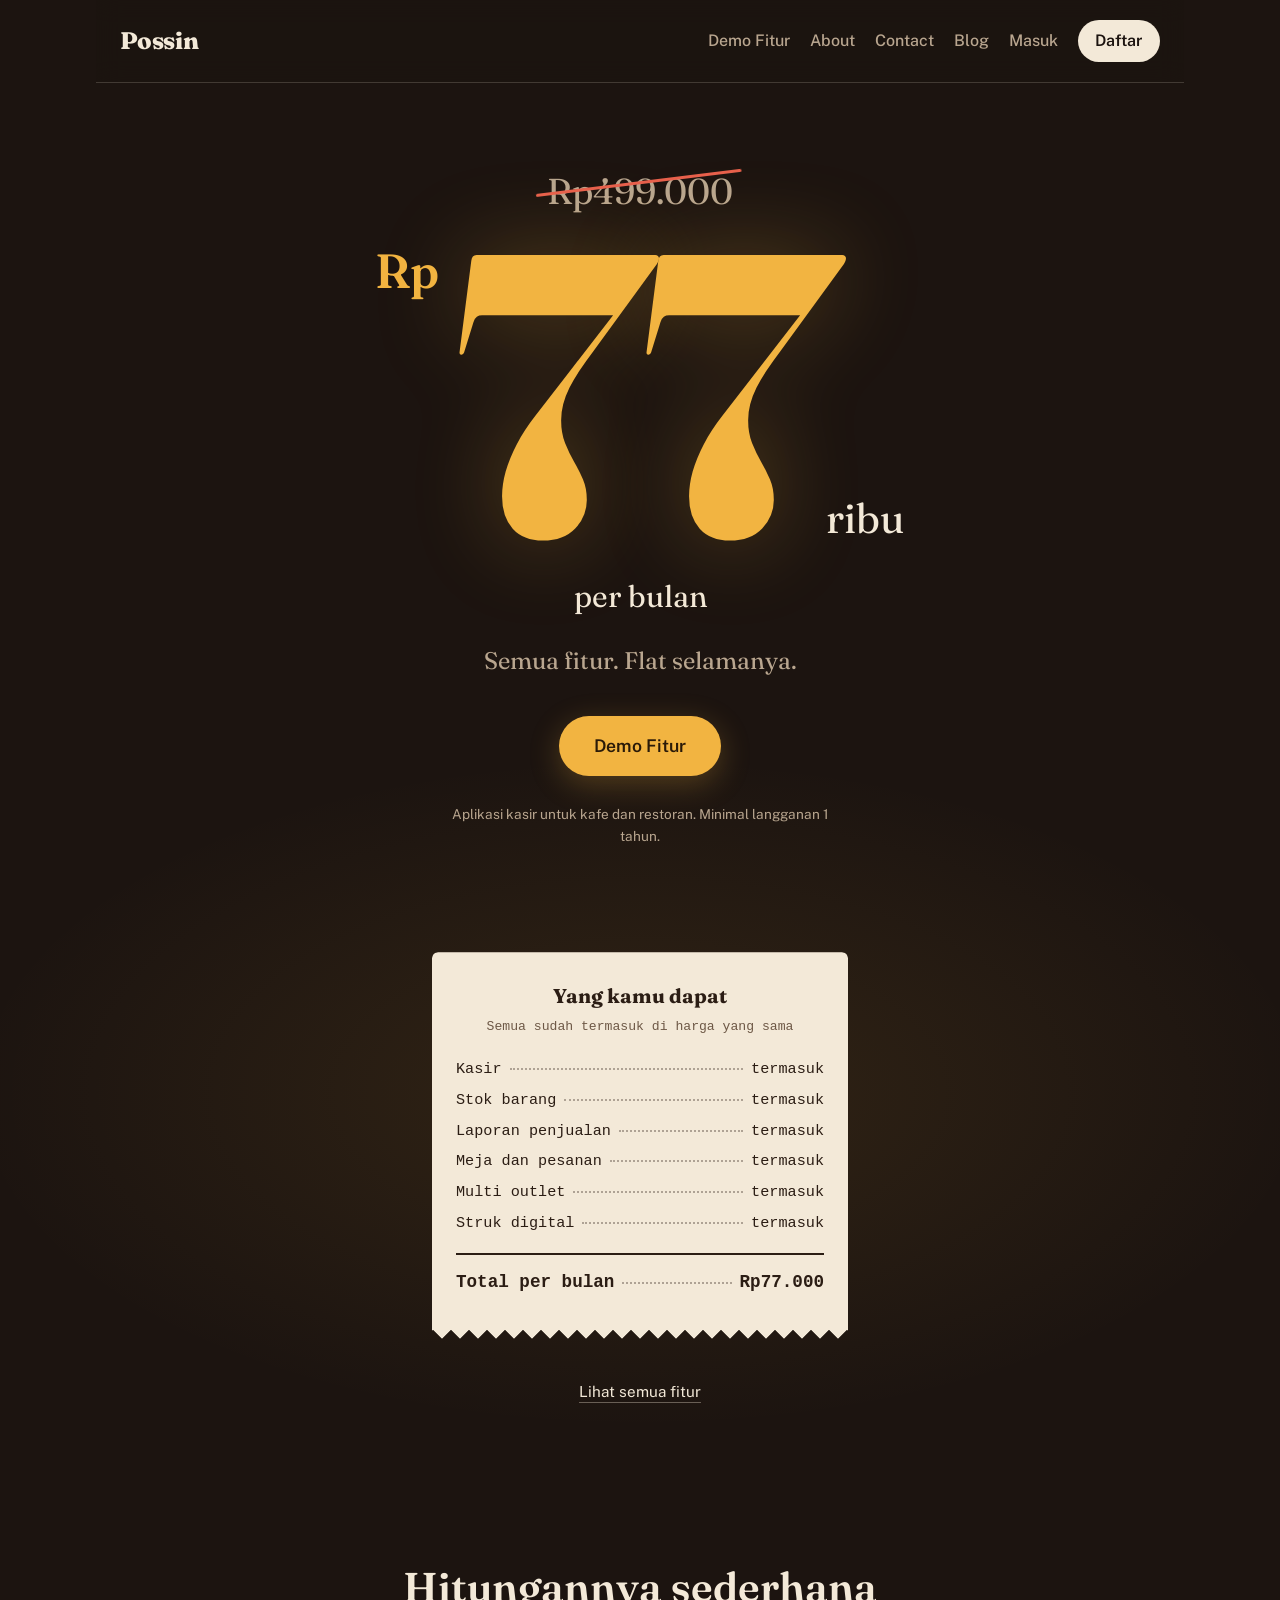
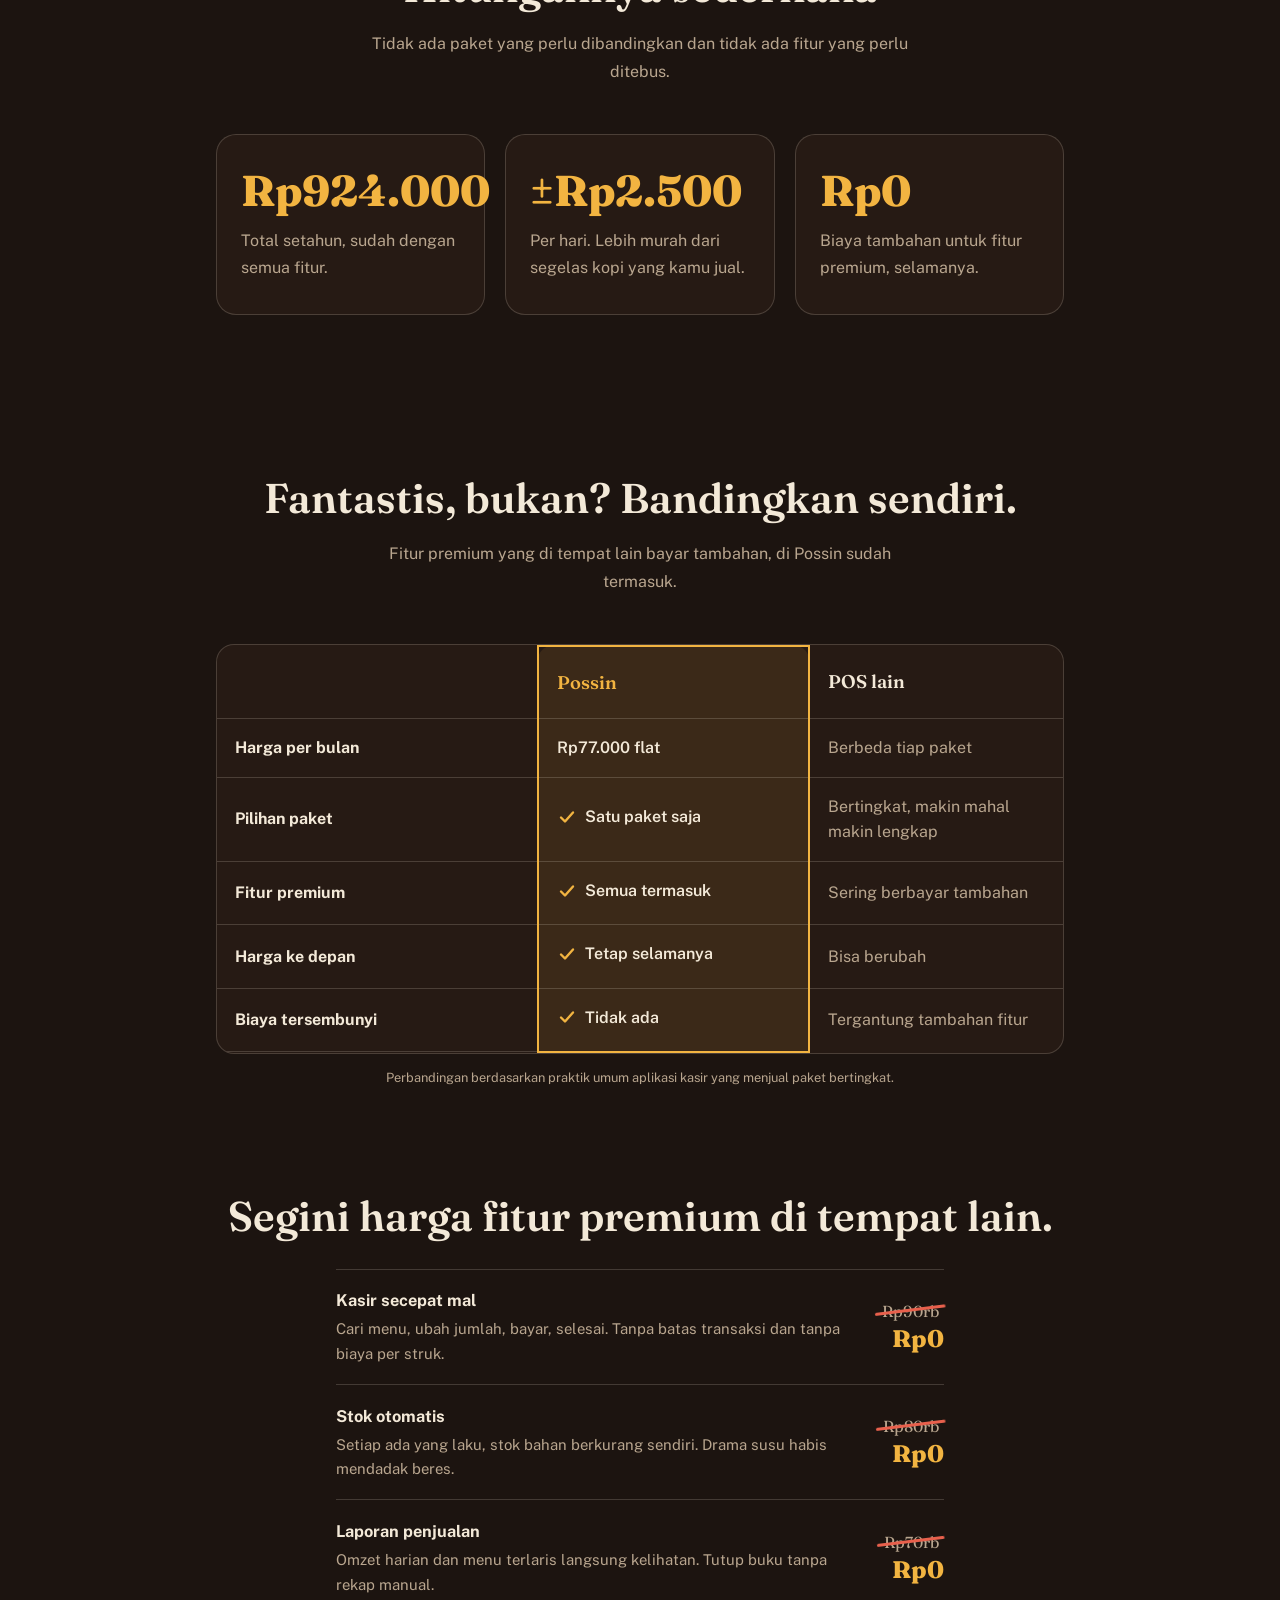
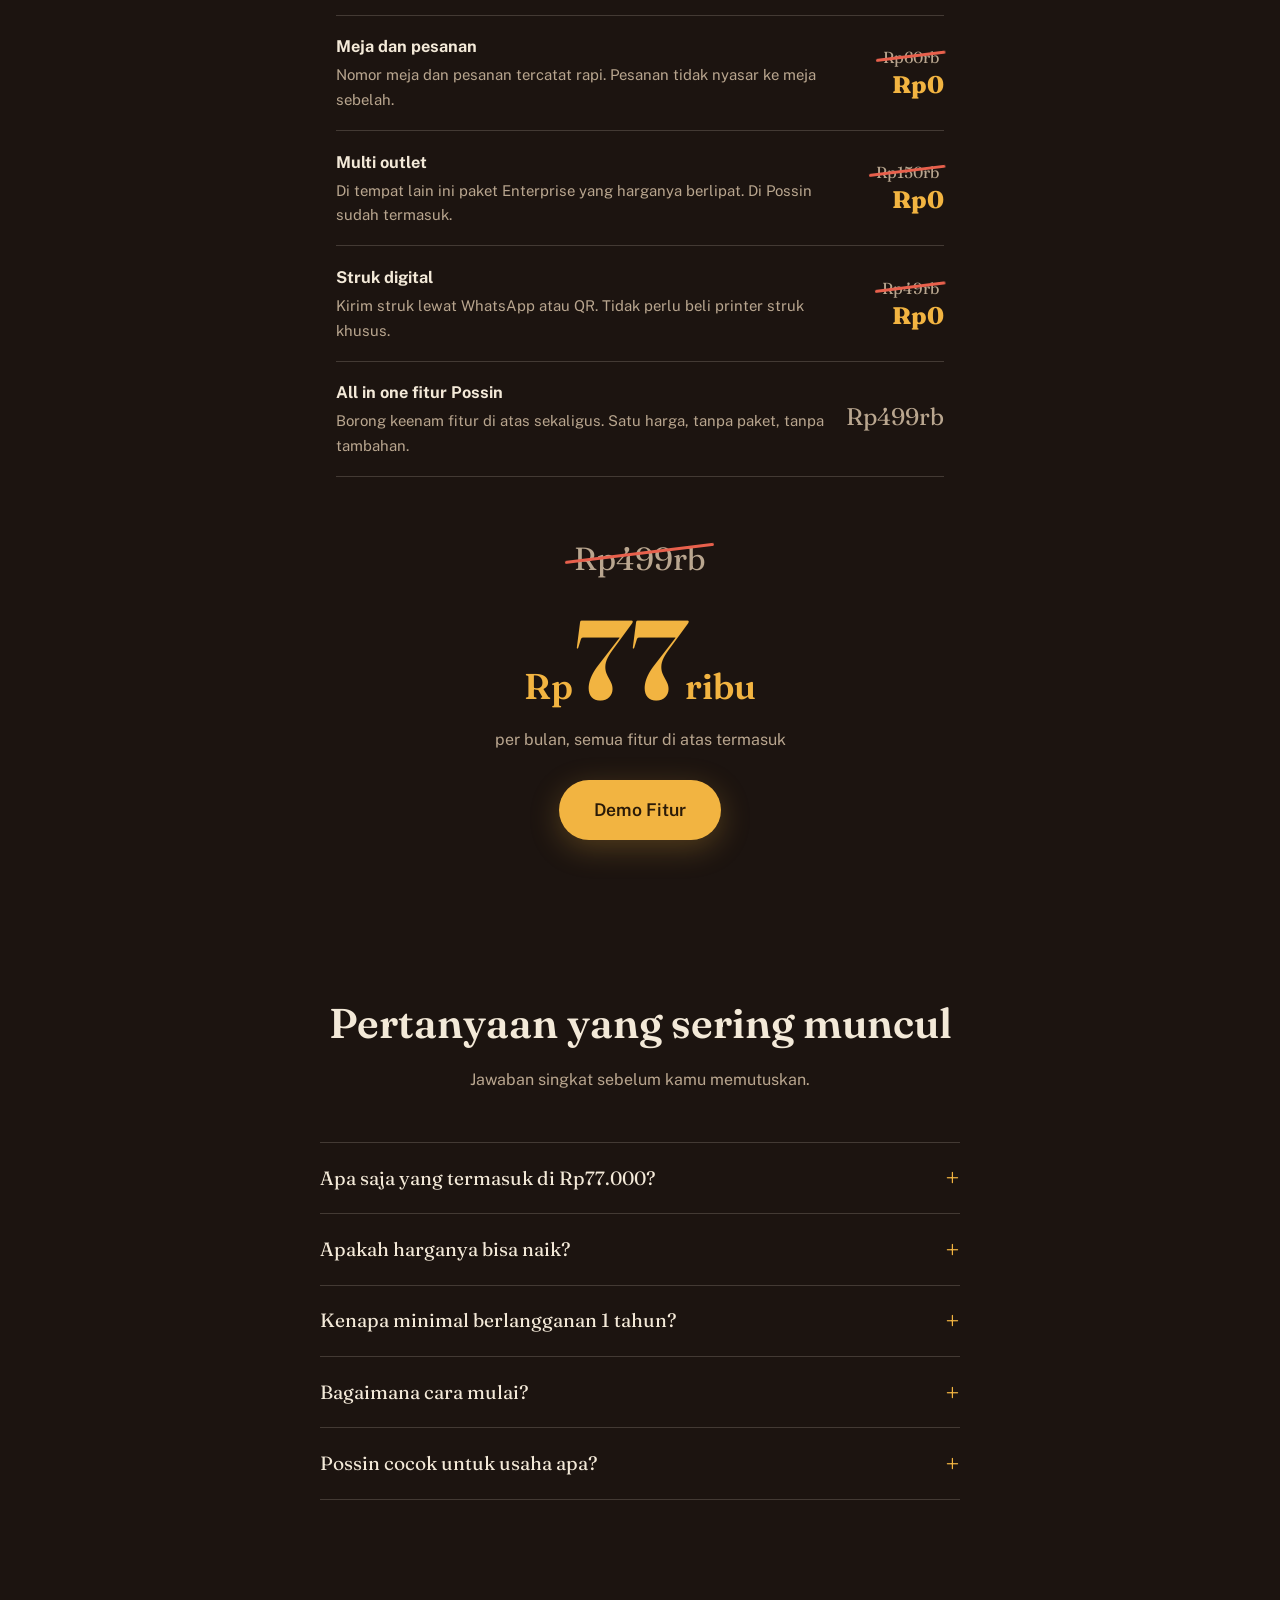
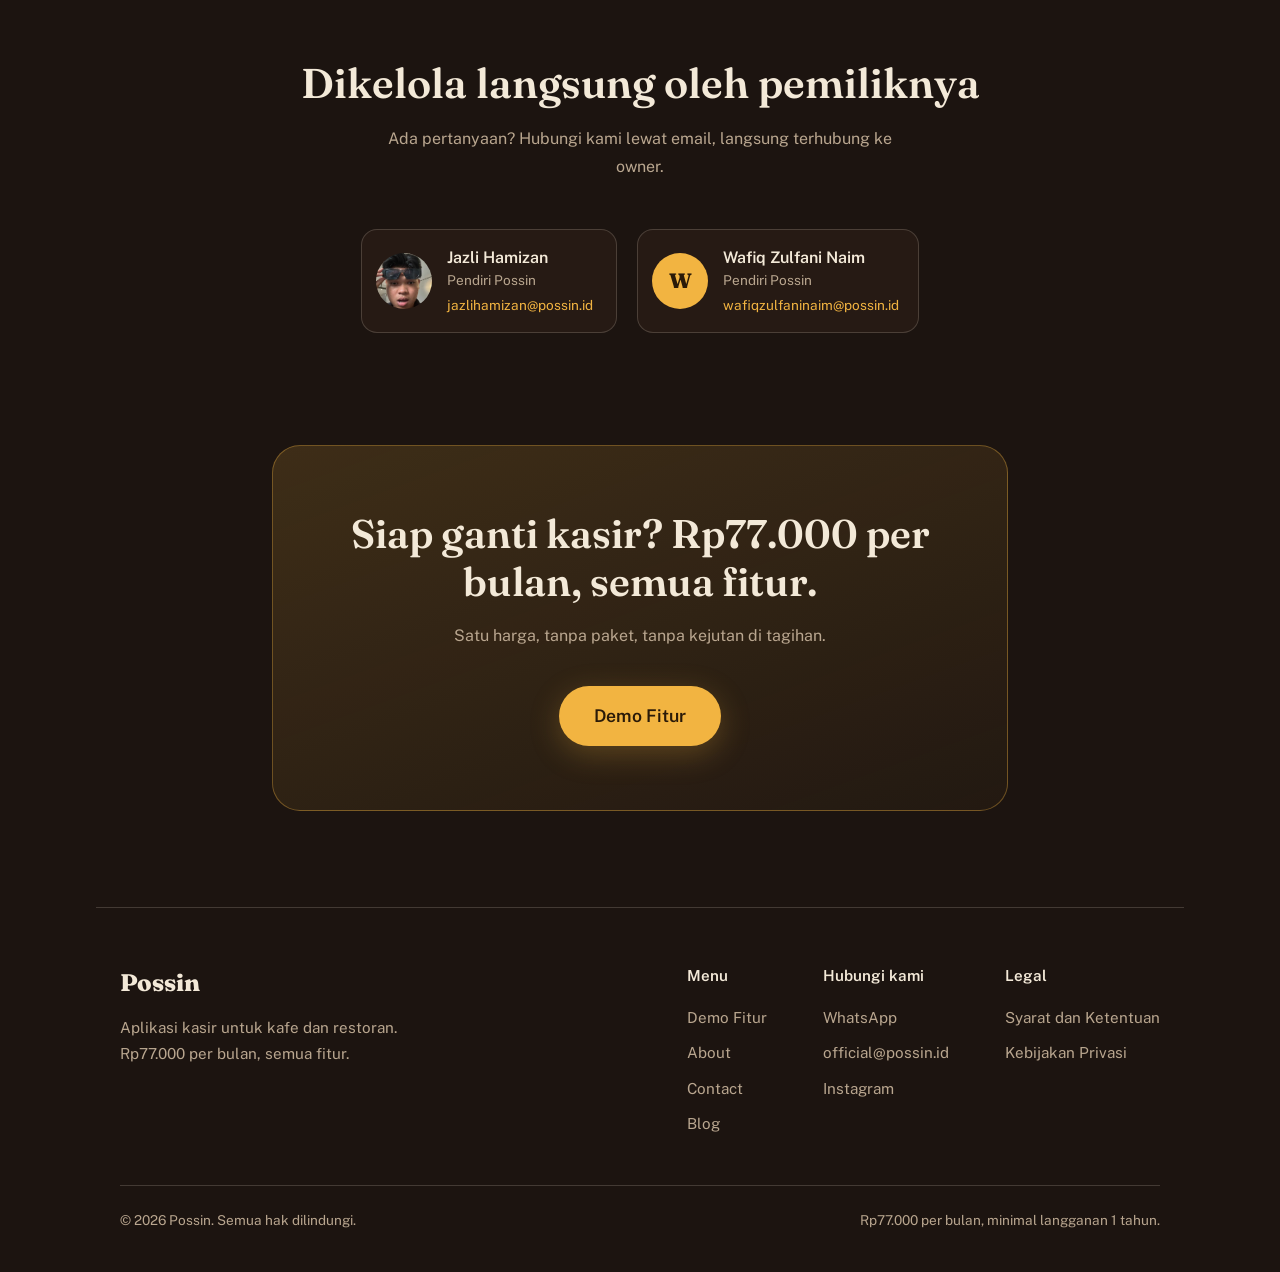
==== index.html @ 61e9e1a5 "Website Possin: landing, demofitur, blog, about, contact, legal" ====
<!DOCTYPE html>
<html lang="id">
<head>
<meta charset="utf-8">
<meta name="viewport" content="width=device-width, initial-scale=1, viewport-fit=cover">
<title>Possin – Aplikasi Kasir Rp77.000 per Bulan, Semua Fitur</title>
<meta name="description" content="Aplikasi kasir (POS) untuk kafe dan restoran. Semua fitur premium, harga flat Rp77.000 per bulan, tanpa paket.">
<link rel="preconnect" href="https://fonts.googleapis.com">
<link rel="preconnect" href="https://fonts.gstatic.com" crossorigin>
<link href="https://fonts.googleapis.com/css2?family=Fraunces:opsz,wght@9..144,400;9..144,600;9..144,800&family=Public+Sans:wght@400;500;600&display=swap" rel="stylesheet">
<link rel="stylesheet" href="/style.css">
</head>
<body>
<header>
  <a class="logo" href="/">Possin</a>
  <nav aria-label="Menu utama">
    <div class="links-d">
      <a href="/demofitur">Demo Fitur</a>
      <a href="/about">About</a>
      <a href="/contact">Contact</a>
      <a href="/blog">Blog</a>
      <a href="https://app.possin.id/masuk">Masuk</a>
    </div>
    <div class="burger-slot">
      <button class="burger" type="button" aria-label="Buka menu" aria-expanded="false" aria-controls="menu-hp">
        <svg class="i-open" viewBox="0 0 24 24" width="26" height="26" fill="none" stroke="currentColor" stroke-width="2" stroke-linecap="round" aria-hidden="true"><path d="M4 7h16M4 12h16M4 17h16"/></svg>
        <svg class="i-close" viewBox="0 0 24 24" width="26" height="26" fill="none" stroke="currentColor" stroke-width="2" stroke-linecap="round" aria-hidden="true"><path d="M6 6l12 12M18 6L6 18"/></svg>
      </button>
    </div>
    <a class="btn-nav" href="https://app.possin.id/daftar">Daftar</a>
  </nav>
</header>

<div class="overlay" id="menu-hp">
  <a class="m-logo" href="/">Possin</a>
  <div class="m-list">
    <a href="/demofitur">Demo Fitur</a>
    <a href="/about">About</a>
    <a href="/contact">Contact</a>
    <a href="/blog">Blog</a>
  </div>
  <div class="m-actions">
    <a class="daftar" href="https://app.possin.id/daftar">Daftar</a>
    <a class="masuk" href="https://app.possin.id/masuk">Masuk</a>
  </div>
</div>

<main>
  <section class="hero">
    <s class="was"><span class="sr">Harga normal </span>Rp499.000</s>
    <h1 class="price" aria-label="Rp77.000 per bulan">
      <span class="rp">Rp</span><span class="num">77</span><span class="unit">ribu</span>
    </h1>
    <p class="per">per bulan</p>
    <p class="sub">Semua fitur. Flat selamanya.</p>
    <a class="cta" href="/demofitur">Demo Fitur</a>
    <p class="fine-hero">Aplikasi kasir untuk kafe dan restoran. Minimal langganan 1 tahun.</p>
  </section>

  <section class="struk-wrap" aria-labelledby="struk-judul">
    <div class="struk">
      <h2 id="struk-judul">Yang kamu dapat</h2>
      <p class="tiny">Semua sudah termasuk di harga yang sama</p>
      <div class="row"><span>Kasir</span><span class="dots"></span><span>termasuk</span></div>
      <div class="row"><span>Stok barang</span><span class="dots"></span><span>termasuk</span></div>
      <div class="row"><span>Laporan penjualan</span><span class="dots"></span><span>termasuk</span></div>
      <div class="row"><span>Meja dan pesanan</span><span class="dots"></span><span>termasuk</span></div>
      <div class="row"><span>Multi outlet</span><span class="dots"></span><span>termasuk</span></div>
      <div class="row"><span>Struk digital</span><span class="dots"></span><span>termasuk</span></div>
      <div class="row total"><span>Total per bulan</span><span class="dots"></span><span>Rp77.000</span></div>
    </div>
    <p class="more"><a href="/demofitur">Lihat semua fitur</a></p>
  </section>

  <section class="section" aria-labelledby="hitung">
    <h2 id="hitung">Hitungannya sederhana</h2>
    <p class="intro">Tidak ada paket yang perlu dibandingkan dan tidak ada fitur yang perlu ditebus.</p>
    <div class="stats">
      <div class="stat"><span class="big">Rp924.000</span><p>Total setahun, sudah dengan semua fitur.</p></div>
      <div class="stat"><span class="big">±Rp2.500</span><p>Per hari. Lebih murah dari segelas kopi yang kamu jual.</p></div>
      <div class="stat"><span class="big">Rp0</span><p>Biaya tambahan untuk fitur premium, selamanya.</p></div>
    </div>
  </section>

  <section class="section" aria-labelledby="banding">
    <h2 id="banding">Fantastis, bukan? Bandingkan sendiri.</h2>
    <p class="intro">Fitur premium yang di tempat lain bayar tambahan, di Possin sudah termasuk.</p>
    <div class="table-scroll">
      <table>
        <thead>
          <tr><th scope="col"><span class="sr" style="position:absolute;left:-9999px">Perbandingan</span></th><th class="us" scope="col">Possin</th><th scope="col">POS lain</th></tr>
        </thead>
        <tbody>
          <tr><th scope="row">Harga per bulan</th><td class="us">Rp77.000 flat</td><td class="them">Berbeda tiap paket</td></tr>
          <tr><th scope="row">Pilihan paket</th><td class="us"><span class="ok"><svg viewBox="0 0 20 20" fill="none" stroke="currentColor" stroke-width="2.4" stroke-linecap="round" stroke-linejoin="round" aria-hidden="true"><path d="M4 10.5l4 4 8-9"/></svg>Satu paket saja</span></td><td class="them">Bertingkat, makin mahal makin lengkap</td></tr>
          <tr><th scope="row">Fitur premium</th><td class="us"><span class="ok"><svg viewBox="0 0 20 20" fill="none" stroke="currentColor" stroke-width="2.4" stroke-linecap="round" stroke-linejoin="round" aria-hidden="true"><path d="M4 10.5l4 4 8-9"/></svg>Semua termasuk</span></td><td class="them">Sering berbayar tambahan</td></tr>
          <tr><th scope="row">Harga ke depan</th><td class="us"><span class="ok"><svg viewBox="0 0 20 20" fill="none" stroke="currentColor" stroke-width="2.4" stroke-linecap="round" stroke-linejoin="round" aria-hidden="true"><path d="M4 10.5l4 4 8-9"/></svg>Tetap selamanya</span></td><td class="them">Bisa berubah</td></tr>
          <tr><th scope="row">Biaya tersembunyi</th><td class="us"><span class="ok"><svg viewBox="0 0 20 20" fill="none" stroke="currentColor" stroke-width="2.4" stroke-linecap="round" stroke-linejoin="round" aria-hidden="true"><path d="M4 10.5l4 4 8-9"/></svg>Tidak ada</span></td><td class="them">Tergantung tambahan fitur</td></tr>
        </tbody>
      </table>
    </div>
    <p class="fine">Perbandingan berdasarkan praktik umum aplikasi kasir yang menjual paket bertingkat.</p>
    <h3 class="jawab">Segini harga fitur premium di tempat lain.</h3>
    <div class="harga-list">
      <div class="harga-item"><div><b>Kasir secepat mal</b><p>Cari menu, ubah jumlah, bayar, selesai. Tanpa batas transaksi dan tanpa biaya per struk.</p></div><div class="harga"><s class="was">Rp90rb</s><span class="rp0">Rp0</span></div></div>
      <div class="harga-item"><div><b>Stok otomatis</b><p>Setiap ada yang laku, stok bahan berkurang sendiri. Drama susu habis mendadak beres.</p></div><div class="harga"><s class="was">Rp80rb</s><span class="rp0">Rp0</span></div></div>
      <div class="harga-item"><div><b>Laporan penjualan</b><p>Omzet harian dan menu terlaris langsung kelihatan. Tutup buku tanpa rekap manual.</p></div><div class="harga"><s class="was">Rp70rb</s><span class="rp0">Rp0</span></div></div>
      <div class="harga-item"><div><b>Meja dan pesanan</b><p>Nomor meja dan pesanan tercatat rapi. Pesanan tidak nyasar ke meja sebelah.</p></div><div class="harga"><s class="was">Rp60rb</s><span class="rp0">Rp0</span></div></div>
      <div class="harga-item"><div><b>Multi outlet</b><p>Di tempat lain ini paket Enterprise yang harganya berlipat. Di Possin sudah termasuk.</p></div><div class="harga"><s class="was">Rp150rb</s><span class="rp0">Rp0</span></div></div>
      <div class="harga-item"><div><b>Struk digital</b><p>Kirim struk lewat WhatsApp atau QR. Tidak perlu beli printer struk khusus.</p></div><div class="harga"><s class="was">Rp49rb</s><span class="rp0">Rp0</span></div></div>
      <div class="harga-item"><div><b>All in one fitur Possin</b><p>Borong keenam fitur di atas sekaligus. Satu harga, tanpa paket, tanpa tambahan.</p></div><div class="harga"><span class="rp-total">Rp499rb</span></div></div>
    </div>
    <div class="total-harga">
      <s class="was">Rp499rb</s>
      <p class="total-price"><span class="t-rp">Rp</span>77<span class="t-unit">ribu</span></p>
      <p class="total-note">per bulan, semua fitur di atas termasuk</p>
      <a class="cta" href="/demofitur">Demo Fitur</a>
    </div>
  </section>

  <section class="section" aria-labelledby="faq">
    <h2 id="faq">Pertanyaan yang sering muncul</h2>
    <p class="intro">Jawaban singkat sebelum kamu memutuskan.</p>
    <div class="faq">
      <details><summary>Apa saja yang termasuk di Rp77.000?</summary><p>Semua fitur Possin. Tidak ada fitur yang dikunci dan tidak ada paket bertingkat.</p></details>
      <details><summary>Apakah harganya bisa naik?</summary><p>Tidak. Harga tetap Rp77.000 per bulan selama kamu berlangganan.</p></details>
      <details><summary>Kenapa minimal berlangganan 1 tahun?</summary><p>Dengan komitmen setahun, kami bisa menjaga harga serendah ini untuk semua pelanggan. Totalnya Rp924.000 untuk satu tahun.</p></details>
      <details><summary>Bagaimana cara mulai?</summary><p>Klik Demo Fitur untuk melihat semua yang termasuk, lalu hubungi kami lewat WhatsApp. Kamu juga bisa menulis langsung ke email owner di bawah.</p></details>
      <details><summary>Possin cocok untuk usaha apa?</summary><p>Dibuat terutama untuk kafe dan restoran, tapi bisa dipakai usaha lain yang butuh kasir.</p></details>
    </div>
  </section>

  <section class="section" aria-labelledby="owner">
    <h2 id="owner">Dikelola langsung oleh pemiliknya</h2>
    <p class="intro">Ada pertanyaan? Hubungi kami lewat email, langsung terhubung ke owner.</p>
    <div class="owners">
      <div class="owner">
        <img class="avatar" src="/img/jazli-hamizan.jpg" alt="Foto Jazli Hamizan" width="56" height="56" loading="lazy">
        <div><b>Jazli Hamizan</b><span class="role">Pendiri Possin</span><a href="mailto:jazlihamizan@possin.id">jazlihamizan@possin.id</a></div>
      </div>
      <div class="owner">
        <!-- Ganti dengan foto: <img class="avatar" src="..." alt="Wafiq Zulfani Naim"> -->
        <div class="avatar" aria-hidden="true">W</div>
        <div><b>Wafiq Zulfani Naim</b><span class="role">Pendiri Possin</span><a href="mailto:wafiqzulfaninaim@possin.id">wafiqzulfaninaim@possin.id</a></div>
      </div>
    </div>
  </section>

  <section class="final" aria-labelledby="penutup">
    <h2 id="penutup">Siap ganti kasir? Rp77.000 per bulan, semua fitur.</h2>
    <p>Satu harga, tanpa paket, tanpa kejutan di tagihan.</p>
    <a class="cta" href="/demofitur">Demo Fitur</a>
  </section>
</main>

<footer>
  <div class="f-top">
    <div class="f-brand">
      <a class="f-logo" href="/">Possin</a>
      <p>Aplikasi kasir untuk kafe dan restoran. Rp77.000 per bulan, semua fitur.</p>
    </div>
    <div class="f-cols">
      <div>
        <h3>Menu</h3>
        <a href="/demofitur">Demo Fitur</a>
        <a href="/about">About</a>
        <a href="/contact">Contact</a>
        <a href="/blog">Blog</a>
      </div>
      <div>
        <h3>Hubungi kami</h3>
        <a href="https://wa.me/6285721631961">WhatsApp</a>
        <a href="mailto:official@possin.id">official@possin.id</a>
        <a href="https://www.instagram.com/aplikasikasirpossin">Instagram</a>
      </div>
      <div>
        <h3>Legal</h3>
        <a href="/syarat-ketentuan">Syarat dan Ketentuan</a>
        <a href="/kebijakan-privasi">Kebijakan Privasi</a>
      </div>
    </div>
  </div>
  <div class="f-bottom">
    <span>© 2026 Possin. Semua hak dilindungi.</span>
    <span>Rp77.000 per bulan, minimal langganan 1 tahun.</span>
  </div>
</footer>
<script src="/script.js" defer></script>
</body>
</html>
---- style.css ----
:root{
  color-scheme:dark;
  --bg:#1c1410;
  --bg2:#261a14;
  --cream:#f3e9d8;
  --muted:#b9a68f;
  --amber:#f2b441;
  --line:rgba(243,233,216,.18);
  --serif:"Fraunces",Georgia,"Times New Roman",serif;
  --sans:"Public Sans",system-ui,-apple-system,"Segoe UI",Roboto,sans-serif;
  box-sizing:border-box;
  padding-top:env(safe-area-inset-top,0px);
  padding-bottom:env(safe-area-inset-bottom,0px);
}
html{scroll-padding-top:calc(env(safe-area-inset-top,0px) + 76px)}
*,*::before,*::after{box-sizing:inherit}
body{margin:0;background:var(--bg);color:var(--cream);font-family:var(--sans);line-height:1.6;
  background-image:radial-gradient(60rem 30rem at 50% 18%,rgba(242,180,65,.10),transparent 70%)}
a{color:inherit}
:focus-visible{outline:2px solid var(--amber);outline-offset:3px;border-radius:6px}

header{display:flex;align-items:center;justify-content:space-between;gap:1rem;max-width:68rem;margin:0 auto;padding:1.25rem 1.5rem;position:sticky;top:0;z-index:50;background:rgba(28,20,16,.85);-webkit-backdrop-filter:blur(12px);backdrop-filter:blur(12px);border-bottom:1px solid var(--line)}
.logo{font-family:var(--serif);font-weight:800;font-size:1.5rem;text-decoration:none;letter-spacing:-.01em}
nav{display:flex;align-items:center;gap:1.25rem}
nav a{text-decoration:none;color:var(--muted);font-weight:500}
nav a:hover{color:var(--cream)}
nav .btn-nav{color:var(--bg);background:var(--cream);padding:.5rem 1.1rem;border-radius:999px;font-weight:600}
nav .btn-nav:hover{background:var(--amber);color:var(--bg)}

.hero{max-width:68rem;margin:0 auto;padding:clamp(2.5rem,9vh,6rem) 1.5rem 3rem;text-align:center}
.hero p.lead{margin:0 0 .5rem;color:var(--muted);font-size:1.1rem}
.price{display:flex;align-items:baseline;justify-content:center;gap:.6rem;line-height:.9;margin:0}
.price .rp{font-family:var(--serif);font-size:clamp(1.6rem,5vw,3rem);color:var(--amber);font-weight:600}
.price .num{font-family:var(--serif);font-weight:800;font-size:clamp(9rem,34vw,22rem);color:var(--amber);letter-spacing:-.05em;
  text-shadow:0 0 90px rgba(242,180,65,.28);animation:rise .9s cubic-bezier(.2,.7,.2,1) both}
.price .unit{font-family:var(--serif);font-size:clamp(1.4rem,4.5vw,2.8rem);font-weight:400;color:var(--cream);text-align:left;line-height:1.1}
.sub{font-family:var(--serif);font-size:clamp(1.3rem,3.2vw,2rem);margin:1.25rem 0 .4rem}
.note{color:var(--muted);margin:0 0 2rem}
.cta{display:inline-block;background:var(--amber);color:#2a1a08;font-weight:600;font-size:1.1rem;padding:1rem 2.2rem;border-radius:999px;text-decoration:none;transition:transform .15s ease,box-shadow .15s ease;box-shadow:0 8px 30px rgba(242,180,65,.25)}
.cta:hover{transform:translateY(-2px);box-shadow:0 12px 36px rgba(242,180,65,.38)}
@keyframes rise{from{opacity:0;transform:translateY(24px) scale(.97)}to{opacity:1;transform:none}}

.struk-wrap{max-width:68rem;margin:0 auto;padding:1rem 1.5rem 5rem}
.struk{max-width:26rem;margin:0 auto;background:var(--cream);color:#2b1d14;padding:1.75rem 1.5rem 2rem;border-radius:6px 6px 0 0;
  font-family:ui-monospace,"SFMono-Regular",Menlo,Consolas,monospace;font-size:.95rem;position:relative;
  -webkit-mask:conic-gradient(from -45deg at bottom,#0000,#000 1deg 89deg,#0000 90deg) bottom/18px 100%;
  mask:conic-gradient(from -45deg at bottom,#0000,#000 1deg 89deg,#0000 90deg) bottom/18px 100%;padding-bottom:2.5rem}
.struk h2{font-family:var(--serif);font-size:1.25rem;margin:0 0 .25rem;text-align:center}
.struk .tiny{text-align:center;margin:0 0 1.1rem;color:#6d5846;font-size:.82rem}
.row{display:flex;align-items:baseline;gap:.5rem;padding:.2rem 0}
.row .dots{flex:1;border-bottom:2px dotted rgba(43,29,20,.35);transform:translateY(-3px)}
.row.total{border-top:2px solid #2b1d14;margin-top:.9rem;padding-top:.8rem;font-weight:700;font-size:1.1rem}

.section{max-width:56rem;margin:0 auto;padding:1rem 1.5rem 5rem;text-align:center}
.section h2{font-family:var(--serif);font-weight:600;font-size:clamp(1.7rem,4.5vw,2.6rem);line-height:1.15;margin:0 0 .6rem}
.section .intro{color:var(--muted);margin:0 auto 2rem;max-width:34rem}
.table-scroll{overflow-x:auto;border-radius:18px;border:1px solid var(--line);background:var(--bg2)}
table{width:100%;border-collapse:collapse;text-align:left;min-width:30rem}
th,td{padding:1rem 1.1rem;border-bottom:1px solid var(--line);vertical-align:middle}
tr:last-child td{border-bottom:0}
thead th{font-family:var(--serif);font-size:1.15rem;font-weight:600;padding-top:1.3rem;padding-bottom:1.3rem}
th.us,td.us{background:rgba(242,180,65,.10);border-left:2px solid var(--amber);border-right:2px solid var(--amber);width:32%}
thead th.us{color:var(--amber);border-top:2px solid var(--amber);border-radius:14px 14px 0 0}
tr:last-child td.us{border-bottom:2px solid var(--amber)}
td.us{font-weight:600}
td.them{color:var(--muted);width:30%}
.ok{display:inline-flex;align-items:center;gap:.5rem}
.ok svg{flex:none;width:1.25rem;height:1.25rem;color:var(--amber)}
.fine{color:var(--muted);font-size:.8rem;margin:.9rem 0 0}
.jawab{font-family:var(--serif);font-weight:600;font-size:clamp(1.7rem,4.5vw,2.6rem);line-height:1.15;margin:6.5rem 0 0}
/* Daftar fitur premium di homepage: harga coret ala POS lain jadi Rp0 */
.harga-list{max-width:38rem;margin:1.75rem auto 0;text-align:left;border-top:1px solid var(--line)}
.harga-item{display:flex;gap:1rem;align-items:center;padding:1.1rem 0;border-bottom:1px solid var(--line)}
.harga-item b{display:block;font-size:1.02rem}
.harga-item p{margin:.25rem 0 0;color:var(--muted);font-size:.93rem;line-height:1.65}
.harga-item .harga{flex:none;margin-left:auto;text-align:right}
.harga-item .harga .was{display:block;font-size:1rem;margin-bottom:.15rem}
.harga-item .harga .rp0{font-family:var(--serif);font-weight:800;font-size:1.5rem;line-height:1;color:var(--amber)}
.harga-item .harga .rp-total{font-family:var(--serif);font-weight:400;font-size:1.5rem;line-height:1;color:var(--muted)}
/* Total di bawah daftar harga coret: Rp564rb dicoret jadi Rp77 ribu + tombol */
.total-harga{text-align:center;margin:3.5rem auto 0}
.total-harga .was{font-size:clamp(1.4rem,4.5vw,2rem)}
.total-price{font-family:var(--serif);font-weight:800;color:var(--amber);font-size:clamp(3.5rem,14vw,7rem);line-height:1;letter-spacing:-.02em;margin:.75rem 0 0}
.total-price .t-rp,.total-price .t-unit{font-size:.32em;font-weight:600;letter-spacing:0}
.total-note{color:var(--muted);margin:.75rem 0 1.75rem}

.owners{display:flex;flex-wrap:wrap;justify-content:center;gap:1rem;margin-top:1.75rem}
.owner{display:flex;align-items:center;gap:.9rem;text-align:left;padding:.9rem 1.2rem .9rem .9rem;border:1px solid var(--line);border-radius:16px;background:var(--bg2);min-width:16rem}
.avatar{flex:none;width:56px;height:56px;border-radius:50%;object-fit:cover;background:var(--amber);color:#2a1a08;display:grid;place-items:center;font-family:var(--serif);font-weight:800;font-size:1.3rem}
img.avatar{display:block}
.owner b{display:block;font-weight:600}
.owner span.role{display:block;color:var(--muted);font-size:.85rem}
.owner a{font-size:.85rem;color:var(--amber);text-decoration:none;word-break:break-all}
.owner a:hover{text-decoration:underline}

/* Ritme dan jarak yang lebih lega */
.hero{padding-top:clamp(3rem,11vh,7rem);padding-bottom:4rem}
.hero p.lead{margin-bottom:1.5rem;font-size:1.15rem}
.sub{margin:2.25rem 0 1rem;line-height:1.3}
.note{margin:0 auto 2.75rem;max-width:30rem;line-height:1.75}
.struk-wrap{padding:2rem 1.5rem 7rem}
.section{padding:3rem 1.5rem 7rem}
.section h2{margin-bottom:1.1rem}
.section .intro{margin-bottom:3rem;line-height:1.75}
.owners{margin-top:2.75rem;gap:1.25rem}
.chips{display:flex;flex-wrap:wrap;justify-content:center;gap:.6rem;margin:3rem auto 0;max-width:34rem}
.chips p{flex-basis:100%;margin:0 0 .4rem;color:var(--muted);font-size:.9rem}
.chips span{border:1px solid var(--line);border-radius:999px;padding:.4rem 1rem;font-size:.92rem}
.stats{display:grid;grid-template-columns:repeat(auto-fit,minmax(13rem,1fr));gap:1.25rem;text-align:left}
.stat{padding:2rem 1.5rem;border:1px solid var(--line);border-radius:20px;background:var(--bg2)}
.stat .big{display:block;font-family:var(--serif);font-weight:800;font-size:clamp(2rem,6vw,2.7rem);color:var(--amber);line-height:1.1;margin-bottom:.8rem}
.stat p{margin:0;color:var(--muted);line-height:1.7}
.faq{max-width:40rem;margin:0 auto;text-align:left}
.faq details{border-bottom:1px solid var(--line);padding:1.35rem 0}
.faq details:first-child{border-top:1px solid var(--line)}
.faq summary{cursor:pointer;display:flex;justify-content:space-between;align-items:center;gap:1rem;font-family:var(--serif);font-size:1.2rem;line-height:1.4;list-style:none}
summary::-webkit-details-marker{display:none}
.faq summary::after{content:"+";flex:none;color:var(--amber);font-size:1.7rem;line-height:1;transition:transform .2s ease}
.faq details[open] summary::after{transform:rotate(45deg)}
.faq details p{margin:1rem 0 0;color:var(--muted);line-height:1.8}
.final{width:calc(100% - 3rem);max-width:46rem;margin:0 auto 6rem;padding:4rem 1.5rem;text-align:center;border-radius:28px;border:1px solid rgba(242,180,65,.35);background:linear-gradient(160deg,rgba(242,180,65,.16),rgba(242,180,65,.03))}
.final h2{font-family:var(--serif);font-weight:600;font-size:clamp(1.7rem,4.5vw,2.5rem);line-height:1.2;margin:0 0 1rem}
.final p{margin:0 auto 2.25rem;color:var(--muted);max-width:28rem;line-height:1.75}
@media (prefers-reduced-motion:reduce){.faq summary::after{transition:none}}

/* Hero lebih fokus: harga coret + 77 raksasa */
.sr{position:absolute;left:-9999px}
.hero{padding-top:clamp(2.5rem,9vh,5rem);padding-bottom:4.5rem}
.was{display:inline-block;position:relative;text-decoration:none;font-family:var(--serif);font-weight:400;font-size:clamp(1.5rem,6vw,2.25rem);color:var(--muted);margin-bottom:.4rem;padding:0 .3rem}
.was::after{content:"";position:absolute;left:-3%;right:-3%;top:54%;height:3px;border-radius:2px;background:#e8604c;transform:rotate(-7deg) scaleX(0);transform-origin:left center;animation:strike .45s .7s cubic-bezier(.3,.7,.2,1) forwards}
@keyframes strike{to{transform:rotate(-7deg) scaleX(1)}}
.price{display:flex;flex-wrap:nowrap;align-items:flex-start;justify-content:center;gap:.4rem;line-height:.82;margin:0}
.price .rp{font-size:clamp(1.6rem,6.5vw,3rem);margin-top:.5em}
.price .num{font-size:clamp(10rem,48vw,25rem)}
.price .unit{align-self:flex-end;font-size:clamp(1.4rem,5.5vw,2.6rem);line-height:1;text-align:left;padding-bottom:.35em}
.per{font-family:var(--serif);font-size:clamp(1.3rem,4.5vw,1.9rem);margin:1.1rem 0 0}
.hero .sub{margin:1.5rem 0 2.5rem;font-size:clamp(1.15rem,3.5vw,1.5rem);color:var(--muted)}
.fine-hero{margin:1.75rem auto 0;max-width:24rem;color:var(--muted);font-size:.85rem;line-height:1.6}
@media (prefers-reduced-motion:reduce){.was::after{animation:none;transform:rotate(-7deg)}}

/* Menu dan link fitur */
nav a{white-space:nowrap}
.more{margin:1.6rem 0 0}
.more a{color:var(--cream);font-size:.95rem;text-decoration:underline;text-decoration-color:rgba(243,233,216,.35);text-underline-offset:5px}
.more a:hover{color:var(--amber);text-decoration-color:var(--amber)}
.fine-hero{margin-top:1.75rem}
.struk-wrap .more{text-align:center;margin-top:2.5rem}
@media (max-width:400px){header{padding-left:1rem;padding-right:1rem}nav{gap:.6rem}nav a{font-size:.88rem}nav .btn-nav{padding:.45rem .9rem}.logo{font-size:1.3rem}}

/* Menu: urutan baru, HP layar penuh dengan transisi halus */
.links-d{display:flex;align-items:center;gap:1.25rem}
.burger-slot{display:none;width:44px;height:44px;margin-right:-9px}
.burger{display:grid;place-items:center;width:44px;height:44px;padding:0;border:0;border-radius:12px;background:none;color:var(--muted);cursor:pointer}
.burger:hover{color:var(--cream)}
.burger .i-close{display:none}
.burger[aria-expanded="true"] .i-open{display:none}
.burger[aria-expanded="true"] .i-close{display:block}
.burger[aria-expanded="true"]{position:fixed;z-index:101;top:calc(env(safe-area-inset-top,0px) + 1.25rem);right:calc(1.5rem - 9px);color:var(--cream)}
.overlay{position:fixed;inset:0;z-index:100;display:flex;flex-direction:column;overflow-y:auto;
  padding:calc(env(safe-area-inset-top,0px) + 1.25rem) 1.5rem calc(env(safe-area-inset-bottom,0px) + 1.5rem);
  background:radial-gradient(40rem 20rem at 50% 0,rgba(242,180,65,.08),transparent 70%),var(--bg);
  visibility:hidden;opacity:0;transform:translateY(-14px);
  transition:opacity .35s ease,transform .45s cubic-bezier(.22,1,.36,1),visibility 0s linear .45s}
.overlay.open{visibility:visible;opacity:1;transform:none;transition:opacity .35s ease,transform .45s cubic-bezier(.22,1,.36,1),visibility 0s}
.m-logo{display:flex;align-items:center;height:44px;width:max-content;font-family:var(--serif);font-weight:800;font-size:1.5rem;color:var(--cream);text-decoration:none}
.m-list{display:flex;flex-direction:column;margin-top:1.75rem}
.m-list a{padding:.85rem 0;font-size:1.1rem;font-weight:500;color:var(--cream);text-decoration:none;opacity:0;transform:translateY(8px);transition:opacity .35s ease,transform .5s cubic-bezier(.22,1,.36,1),color .15s}
.m-list a:hover{color:var(--amber)}
.overlay.open .m-list a{opacity:1;transform:none}
.overlay.open .m-list a:nth-child(1){transition-delay:.12s,.12s,0s}
.overlay.open .m-list a:nth-child(2){transition-delay:.17s,.17s,0s}
.overlay.open .m-list a:nth-child(3){transition-delay:.22s,.22s,0s}
.overlay.open .m-list a:nth-child(4){transition-delay:.27s,.27s,0s}
.m-actions{display:flex;gap:.75rem;margin-top:auto;padding-top:2rem;opacity:0;transform:translateY(10px);transition:opacity .35s ease,transform .5s cubic-bezier(.22,1,.36,1)}
.overlay.open .m-actions{opacity:1;transform:none;transition-delay:.3s}
.m-actions a{flex:1;padding:.95rem 1rem;border-radius:999px;text-align:center;font-weight:600;text-decoration:none}
.m-actions .daftar{background:var(--amber);color:#2a1a08}
.m-actions .daftar:hover{background:var(--cream)}
.m-actions .masuk{border:1.5px solid rgba(243,233,216,.4);color:var(--cream)}
.m-actions .masuk:hover{border-color:var(--amber);color:var(--amber)}
html.lock,html.lock body{overflow:hidden}
/* Saat menu HP terbuka, header (logo + tombol silang) harus tetap di atas overlay */
html.lock header{z-index:101}
@media (max-width:700px){.links-d{display:none}.burger-slot{display:block}nav > .btn-nav{display:none}}
@media (min-width:701px){.overlay{display:none}}
@media (max-width:400px){.burger[aria-expanded="true"]{right:calc(1rem - 9px)}.overlay{padding-left:1rem;padding-right:1rem}}
@media (prefers-reduced-motion:reduce){.overlay,.overlay.open,.m-list a,.m-actions{transition:none}}

@media (max-width:480px){nav{gap:.8rem}.price{flex-wrap:wrap}.price .unit{text-align:center}}
@media (prefers-reduced-motion:reduce){.price .num{animation:none}.cta{transition:none}}
/* Footer */
footer{max-width:68rem;margin:0 auto;padding:3.5rem 1.5rem 2.5rem;border-top:1px solid var(--line);color:var(--muted);font-size:.95rem}
.f-top{display:flex;flex-wrap:wrap;justify-content:space-between;gap:2.5rem 3rem}
.f-brand{max-width:20rem}
.f-logo{font-family:var(--serif);font-weight:800;font-size:1.5rem;color:var(--cream)}
.f-brand p{margin:.8rem 0 0;line-height:1.7}
.f-cols{display:flex;flex-wrap:wrap;gap:2.5rem 3.5rem}
.f-cols div{display:flex;flex-direction:column;gap:.7rem}
.f-cols h3{margin:0 0 .4rem;font-family:var(--sans);font-size:.95rem;font-weight:600;color:var(--cream)}
footer a{color:var(--muted);text-decoration:none}
footer a:hover{color:var(--amber)}
.f-bottom{display:flex;flex-wrap:wrap;justify-content:space-between;gap:.6rem 2rem;margin-top:3rem;padding-top:1.5rem;border-top:1px solid var(--line);font-size:.85rem;line-height:1.6}
@media (max-width:640px){.f-cols{display:grid;grid-template-columns:1fr 1fr;width:100%}.f-cols div:last-child{grid-column:1/-1}}

/* Sub-halaman: simpel, pakai variabel yang sama */
.page{max-width:56rem;margin:0 auto;padding:clamp(2rem,7vh,4rem) 1.5rem 5rem}
.page-hero{text-align:center;margin-bottom:2.5rem}
.page-hero h1{font-family:var(--serif);font-weight:600;font-size:clamp(1.9rem,5vw,2.8rem);line-height:1.15;margin:0 0 .8rem}
.page-hero p{color:var(--muted);margin:0 auto;max-width:32rem;line-height:1.75}
.crumbs{margin:0 0 1.5rem;text-align:center;color:var(--muted);font-size:.9rem}
.crumbs a{color:var(--muted);text-decoration:none}
.crumbs a:hover{color:var(--amber)}
.blog-list{display:grid;gap:1.25rem;margin-top:1rem;text-align:left}
.blog-card{display:block;padding:1.75rem 1.5rem;border:1px solid var(--line);border-radius:20px;background:var(--bg2);text-decoration:none}
.blog-card:hover{border-color:var(--amber)}
.blog-card h2{font-family:var(--serif);font-size:1.4rem;margin:0 0 .5rem;font-weight:600}
.blog-card p{margin:0 0 1rem;color:var(--muted);line-height:1.7}
.blog-card .meta{color:var(--muted);font-size:.85rem}
.article{max-width:40rem;margin:0 auto;text-align:left}
.article h1{font-family:var(--serif);font-weight:600;font-size:clamp(1.8rem,5vw,2.5rem);line-height:1.2;margin:0 0 .8rem}
.article .meta{color:var(--muted);font-size:.9rem;margin-bottom:2rem}
.article-body p{color:var(--cream);line-height:1.85;margin:0 0 1.4rem}
.article-body h2{font-family:var(--serif);font-size:1.4rem;margin:2.2rem 0 .8rem}
.contact-cards{display:grid;grid-template-columns:repeat(auto-fit,minmax(15rem,1fr));gap:1.25rem;margin-top:1rem;text-align:left}
.contact-cards a{display:block;padding:1.75rem 1.5rem;border:1px solid var(--line);border-radius:20px;background:var(--bg2);text-decoration:none}
.contact-cards a:hover{border-color:var(--amber)}
.contact-cards b{display:block;margin-bottom:.3rem}
.contact-cards span{color:var(--muted)}
.legal{max-width:40rem;margin:0 auto;text-align:left}
.legal h2{font-family:var(--serif);font-size:1.3rem;margin:2rem 0 .6rem}
.legal p,.legal li{color:var(--muted);line-height:1.8}

/* Blog index: grid kartu */
.page--wide{max-width:68rem}
.post-grid{display:grid;gap:1.5rem;grid-template-columns:repeat(auto-fill,minmax(18rem,1fr));margin-top:1rem;text-align:left}
.post-card{display:flex;flex-direction:column;background:var(--bg2);border:1px solid var(--line);border-radius:18px;overflow:hidden;text-decoration:none;transition:transform .18s ease,border-color .18s ease,box-shadow .18s ease}
.post-card:hover{transform:translateY(-4px);border-color:var(--amber);box-shadow:0 12px 32px rgba(242,180,65,.12)}
.post-card[hidden]{display:none}
.post-card .thumb{height:9rem;position:relative;background:linear-gradient(135deg,#3a2417 0%,#6b3f1a 55%,rgba(242,180,65,.55) 130%)}
.post-card .thumb .cat{position:absolute;left:1rem;bottom:.9rem;font-size:.78rem;font-weight:600;letter-spacing:.02em;color:var(--bg);background:var(--cream);border-radius:999px;padding:.28rem .8rem}
.post-card .body{padding:1.4rem 1.4rem 1.5rem;display:flex;flex-direction:column;gap:.7rem;flex:1}
.post-card h2{font-family:var(--serif);font-weight:600;font-size:1.25rem;line-height:1.35;margin:0}
.post-card .excerpt{margin:0;color:var(--muted);line-height:1.7;display:-webkit-box;-webkit-line-clamp:3;-webkit-box-orient:vertical;overflow:hidden}
@media (prefers-reduced-motion:reduce){.post-card,.post-card:hover{transform:none;transition:none;box-shadow:none}}
/* Filter kategori blog */
.filter-bar{display:flex;flex-wrap:wrap;justify-content:center;gap:.6rem;margin-top:1.5rem}
.filter-btn{font-family:var(--sans);font-size:.9rem;font-weight:600;color:var(--muted);background:transparent;border:1px solid var(--line);border-radius:999px;padding:.5rem 1.2rem;cursor:pointer;transition:border-color .15s ease,color .15s ease,background .15s ease}
.filter-btn:hover{color:var(--cream);border-color:var(--amber)}
.filter-btn[aria-pressed="true"]{color:#2a1a08;background:var(--amber);border-color:var(--amber)}
@media (prefers-reduced-motion:reduce){.filter-btn{transition:none}}

/* Demo Fitur */
.df-hero{max-width:56rem;margin:0 auto;padding:clamp(3.5rem,12vh,7rem) 1.5rem 5rem;text-align:center;
  background:radial-gradient(40rem 18rem at 50% 25%,rgba(242,180,65,.10),transparent 70%)}
.df-hero h1{font-family:var(--serif);font-weight:600;font-size:clamp(2.3rem,6.5vw,4.2rem);line-height:1.12;letter-spacing:-.01em;margin:0 0 1.4rem}
.df-hero h1 span{display:block;font-size:clamp(1.4rem,4vw,2.2rem);font-weight:600;margin-bottom:.35rem}
.df-hero h1 b{display:block;font-weight:800;font-size:clamp(3.6rem,15vw,7.5rem);line-height:1;letter-spacing:-.03em;color:var(--amber);text-shadow:0 0 70px rgba(242,180,65,.28)}
.df-hero p{margin:0 auto 2.5rem;max-width:30rem;color:var(--muted);font-size:1.1rem;line-height:1.75}
.df-btn{display:inline-block;background:var(--amber);color:#2a1a08;font-weight:600;font-size:1.05rem;padding:1rem 2.2rem;border-radius:999px;text-decoration:none;
  box-shadow:0 8px 30px rgba(242,180,65,.25);transition:transform .15s ease,box-shadow .15s ease}
.df-btn:hover{transform:translateY(-2px);box-shadow:0 12px 36px rgba(242,180,65,.38)}
.df-list{max-width:62rem;margin:0 auto;padding:0 1.5rem}
.df-row{display:grid;grid-template-columns:1fr;gap:1.5rem;padding:3rem 0;border-bottom:1px solid var(--line)}
.df-row:last-child{border-bottom:0}
.df-row h2{font-family:var(--serif);font-weight:600;font-size:clamp(1.55rem,4vw,2.2rem);line-height:1.2;margin:0 0 .8rem}
.df-row p{margin:0;color:var(--muted);font-size:1.05rem;line-height:1.75}
@media (min-width:820px){
  .df-row{grid-template-columns:1fr 1.2fr;gap:3.5rem;align-items:center;padding:3.5rem 0}
  .df-row:nth-child(even){grid-template-columns:1.2fr 1fr}
  .df-row:nth-child(even) .df-shot{order:-1}
}
.df-shot{position:relative;aspect-ratio:16/10;padding-top:28px;border:1px solid var(--line);border-radius:18px;overflow:hidden;background:var(--bg2);
  box-shadow:0 24px 60px -24px rgba(0,0,0,.6)}
.df-shot::before{content:"";position:absolute;top:10px;left:14px;width:7px;height:7px;border-radius:50%;background:rgba(243,233,216,.28);box-shadow:13px 0 rgba(243,233,216,.28),26px 0 rgba(243,233,216,.28)}
.df-shot img{display:block;width:100%;height:100%;object-fit:cover;object-position:top}
.df-ph{display:grid;place-items:center;color:var(--muted);font-size:1rem;text-align:center;padding:28px 1rem 1rem;border-style:dashed;border-color:rgba(243,233,216,.28)}
.df-bridge{max-width:40rem;margin:0 auto;padding:6rem 1.5rem 5rem;text-align:center}
.df-bridge p{font-family:var(--serif);font-size:clamp(1.4rem,3.8vw,2rem);line-height:1.3;margin:0 0 2rem}
.df-top{padding:0 2rem;background:var(--bg2);border:1px solid var(--line);border-radius:28px}
.df-top .df-shot{background:var(--bg)}
@media (max-width:819px){.df-top{padding:0 1.25rem;border-radius:22px;width:calc(100% - 3rem)}}
.df-more{max-width:48rem;margin:0 auto;padding:6rem 1.5rem 0;text-align:center}
.df-more h2{font-family:var(--serif);font-weight:600;font-size:clamp(1.5rem,3.8vw,2.1rem);line-height:1.2;margin:0 0 1.6rem}
.df-more ul{list-style:none;margin:0;padding:0;display:flex;flex-wrap:wrap;justify-content:center;gap:.7rem}
.df-more li{padding:.5rem 1.1rem;border:1px solid var(--line);border-radius:999px;color:var(--cream);font-size:.98rem}
.df-assure{max-width:62rem;margin:0 auto;padding:6rem 1.5rem 0;display:grid;grid-template-columns:1fr;gap:2rem}
.df-assure>div{padding-top:1.25rem;border-top:1px solid var(--line)}
.df-assure h3{font-family:var(--serif);font-weight:600;font-size:1.3rem;line-height:1.3;margin:0 0 .6rem}
.df-assure p{margin:0;color:var(--muted);line-height:1.75}
@media (min-width:820px){.df-assure{grid-template-columns:repeat(3,1fr);gap:2.5rem}}
.df-close .df-note a{color:var(--cream);text-decoration:underline;text-decoration-color:rgba(243,233,216,.4);text-underline-offset:4px}
.df-close .df-note a:hover{color:var(--amber)}
.df-close .df-note + .df-note{margin-top:.4rem}
.df-close{max-width:44rem;margin:0 auto;padding:7rem 1.5rem 6rem;text-align:center}
.df-was{display:inline-block;font-family:var(--serif);font-size:clamp(1.4rem,4.5vw,2rem);color:var(--muted);text-decoration:line-through;text-decoration-color:#e8604c;text-decoration-thickness:3px;margin-bottom:.3rem}
.df-close .df-price{font-family:var(--serif);font-weight:800;font-size:clamp(3.8rem,15vw,8rem);line-height:1;letter-spacing:-.03em;color:var(--amber);margin:0;text-shadow:0 0 70px rgba(242,180,65,.25)}
.df-close .df-price,.df-close .df-sub{max-width:none}
.df-close .df-sub{font-family:var(--serif);font-size:clamp(1.3rem,3.4vw,1.8rem);margin:.6rem 0 1.6rem}
.df-close p{color:var(--muted);margin:0 auto .5rem;max-width:30rem;line-height:1.75}
.df-close .df-btn{margin-top:2rem}
.df-close .df-note{margin-top:1.75rem;font-size:.9rem}
.df-js .df-reveal{opacity:0;transform:translateY(14px);transition:opacity .6s ease,transform .7s cubic-bezier(.22,1,.36,1)}
.df-js .df-reveal.in{opacity:1;transform:none}
@media (prefers-reduced-motion:reduce){.df-js .df-reveal{opacity:1;transform:none;transition:none}.df-btn{transition:none}}
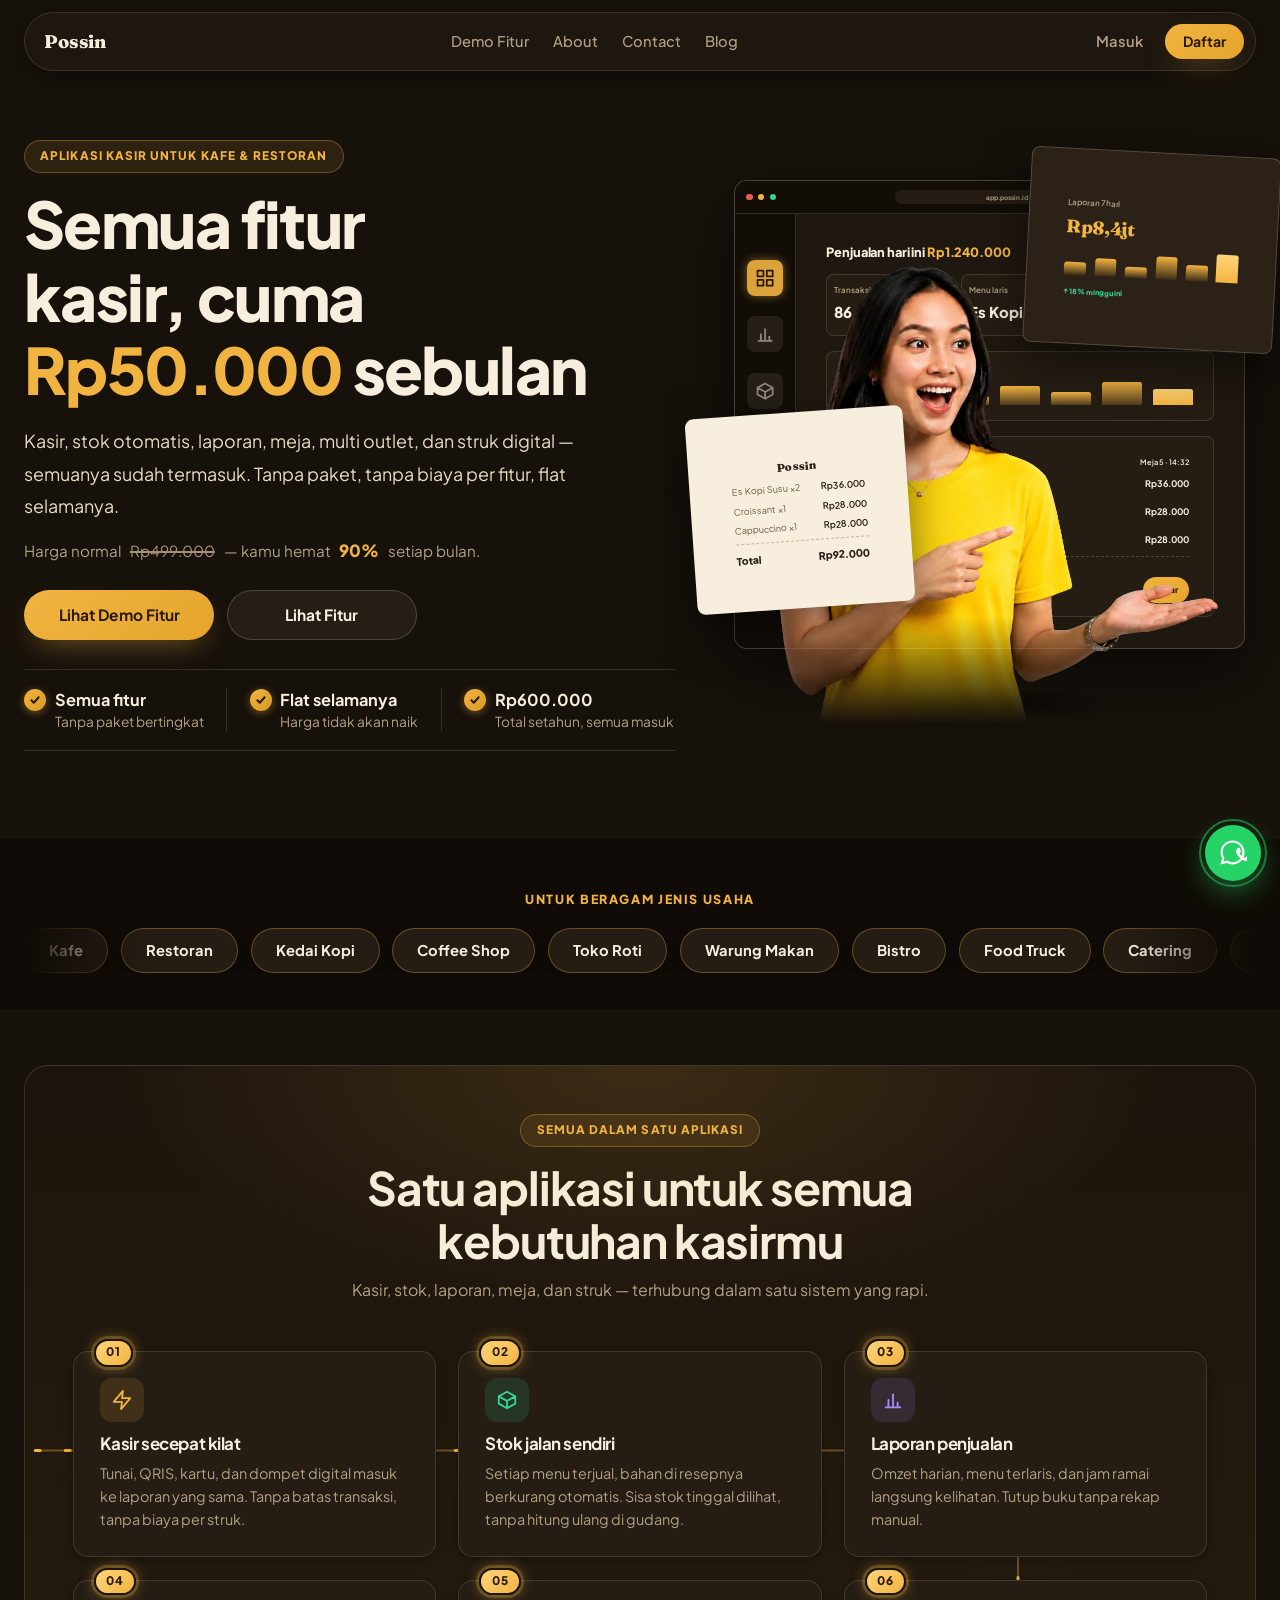
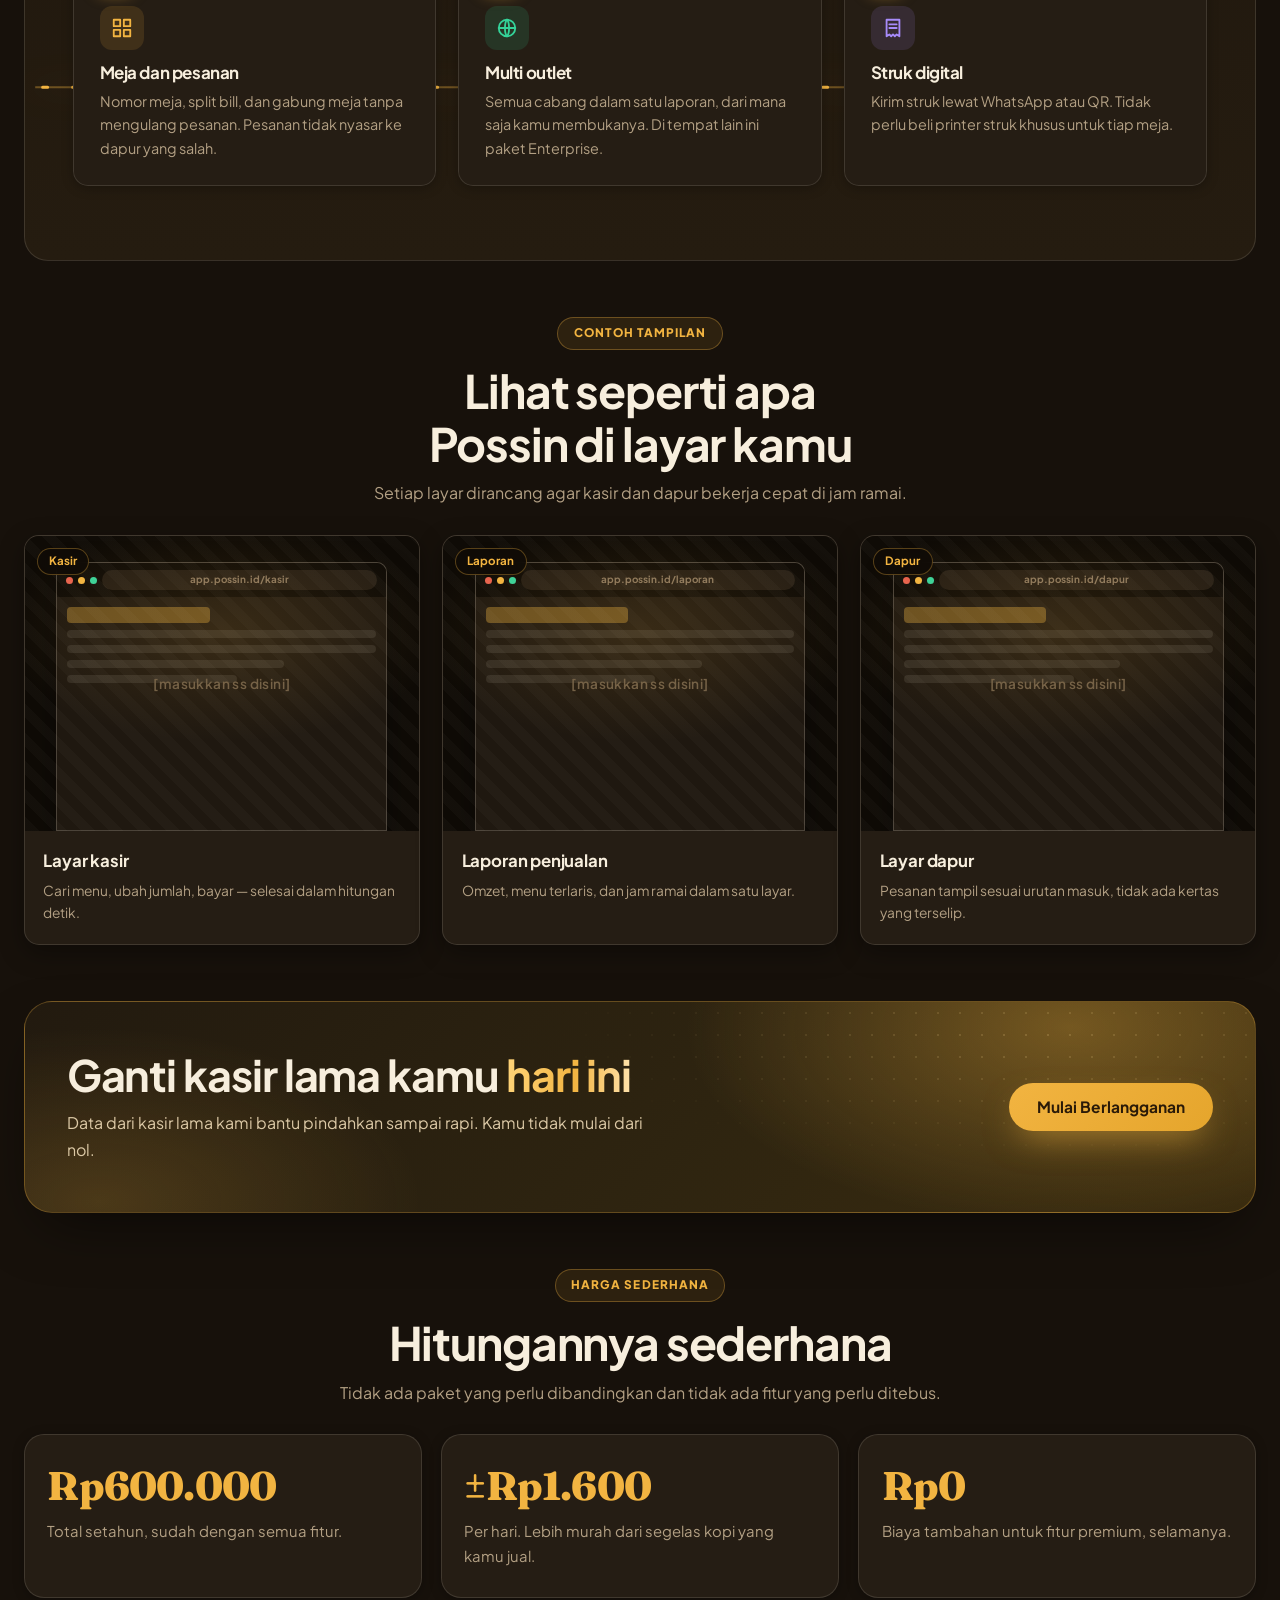
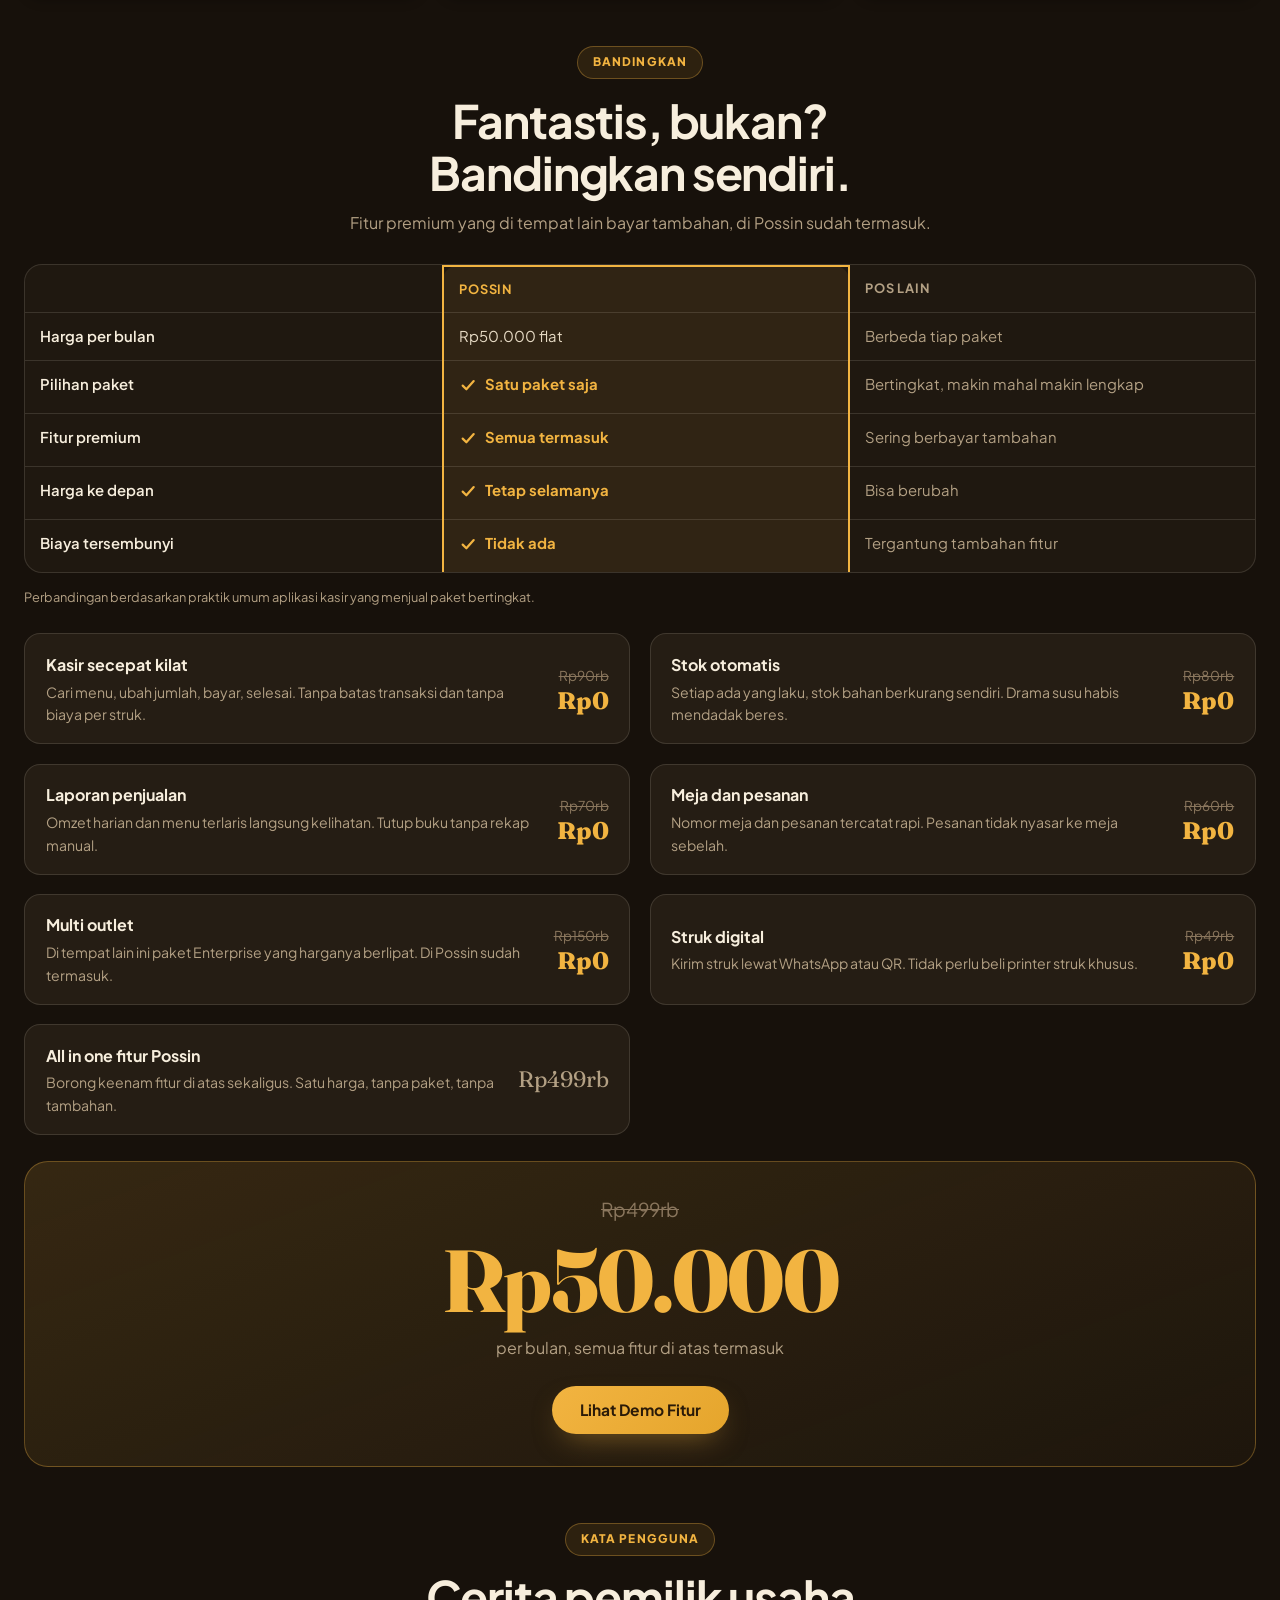
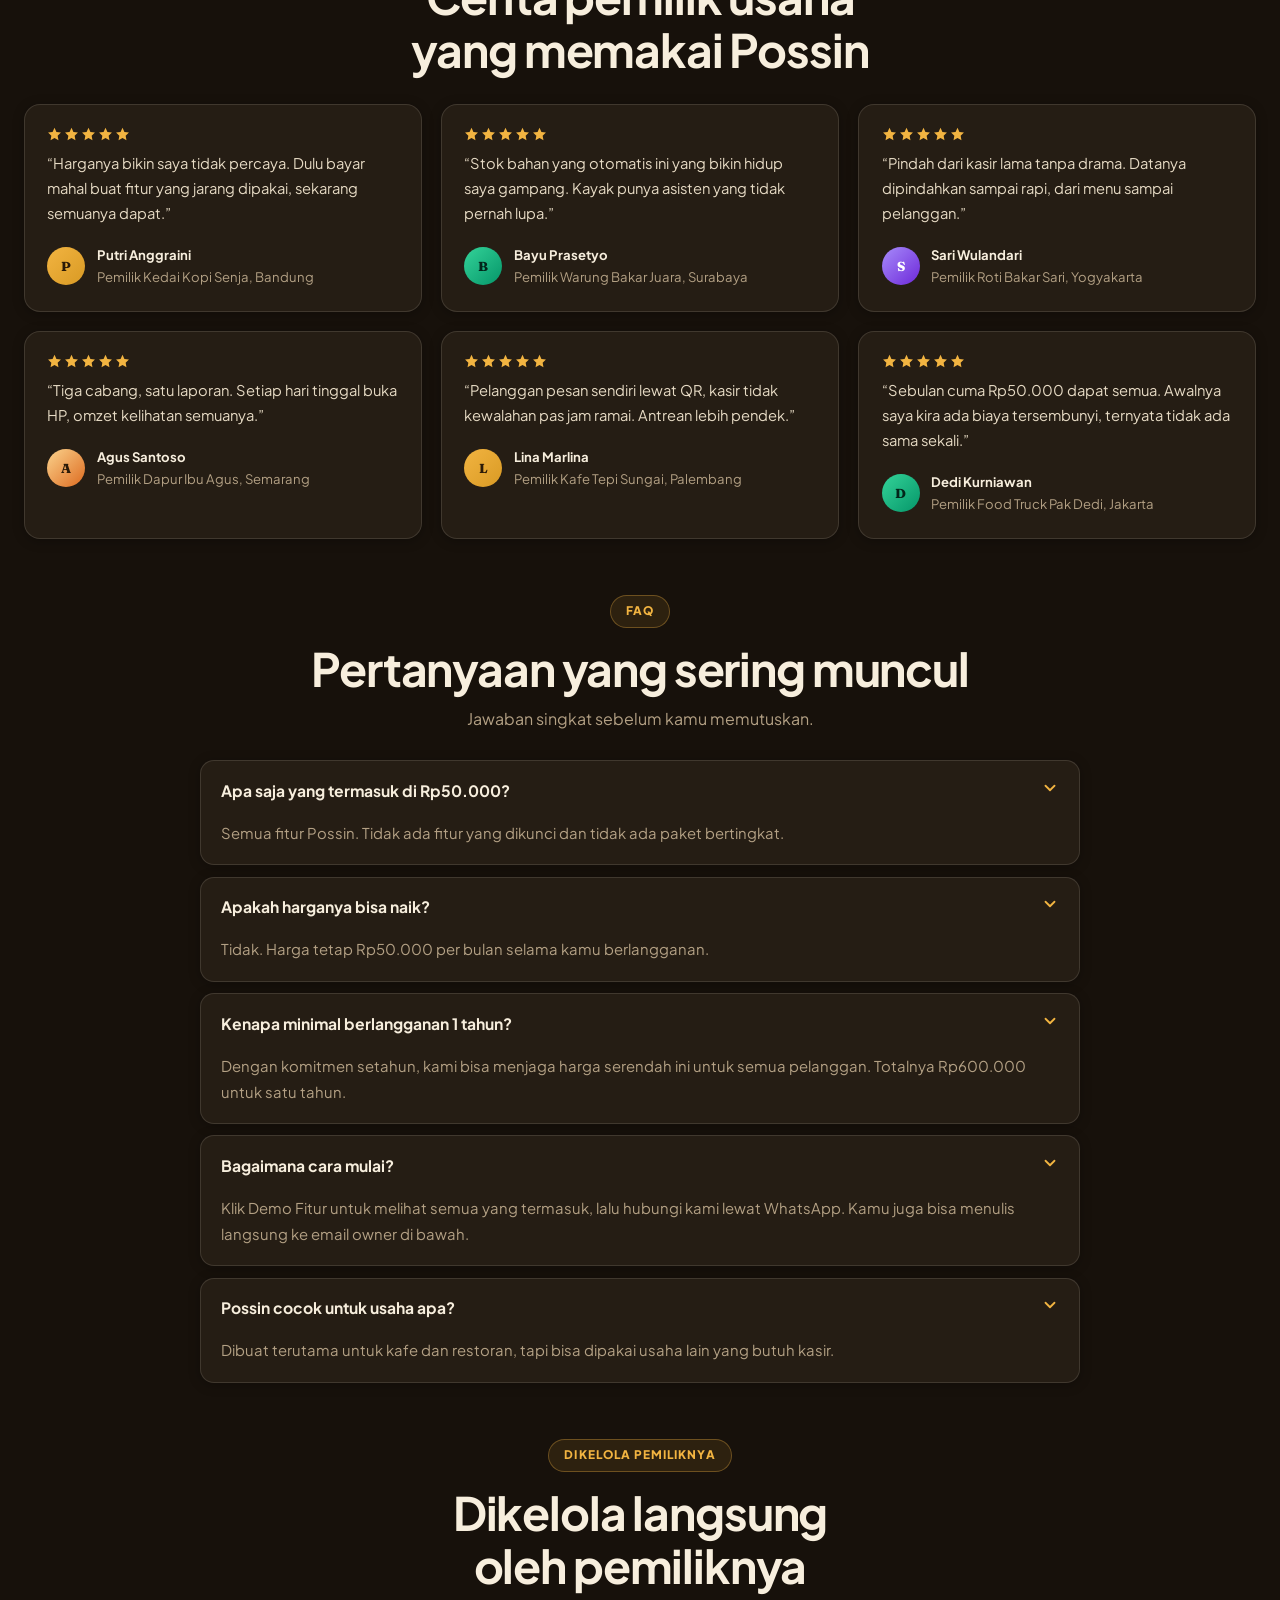
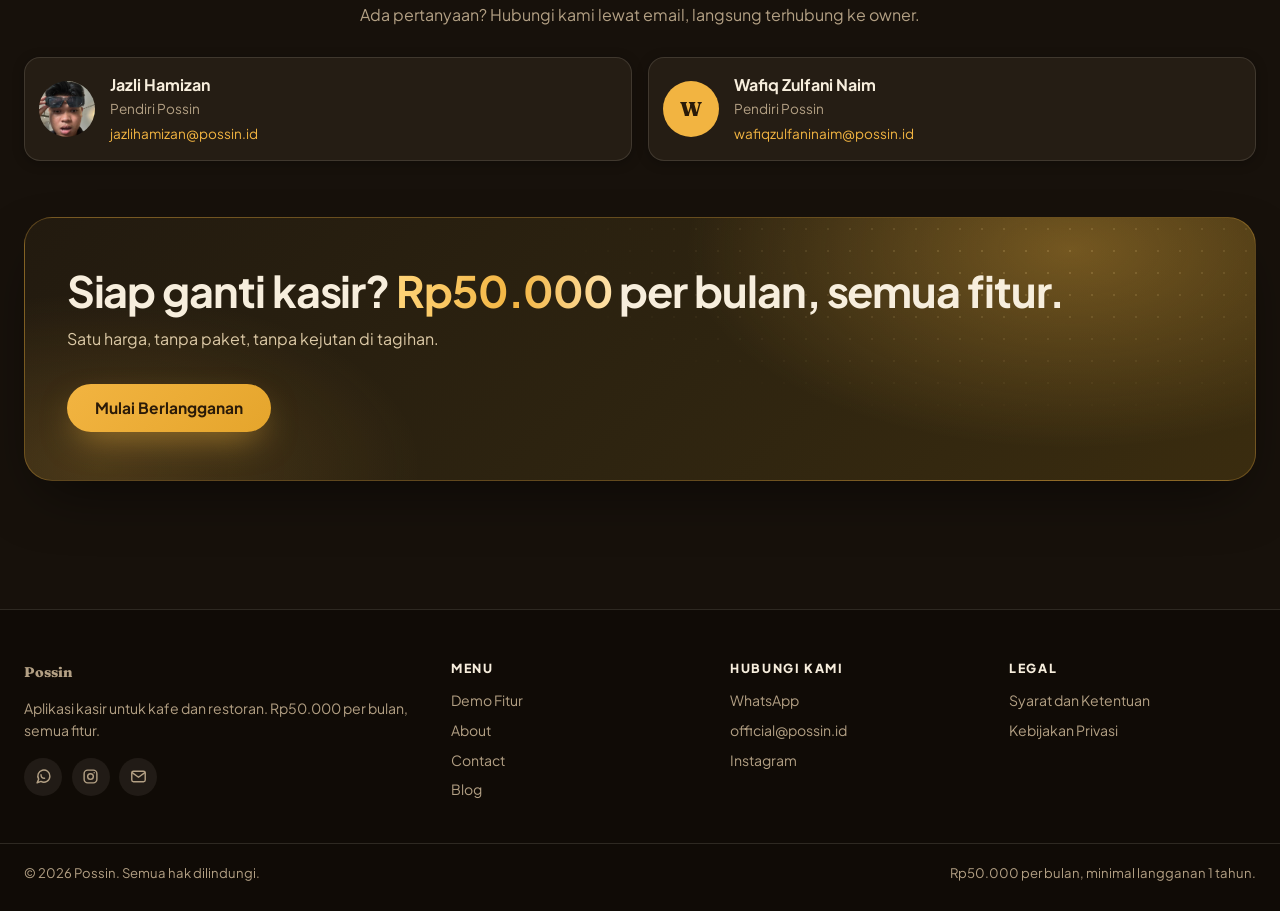
==== commit e3180613: "Website Possin v2: redesign dark+amber, hero dashboard POS + wanita - Design system baru: pill navba" ====
--- a/index.html
+++ b/index.html
@@ -3,188 +3,434 @@
 <head>
 <meta charset="utf-8">
 <meta name="viewport" content="width=device-width, initial-scale=1, viewport-fit=cover">
-<title>Possin – Aplikasi Kasir Rp77.000 per Bulan, Semua Fitur</title>
-<meta name="description" content="Aplikasi kasir (POS) untuk kafe dan restoran. Semua fitur premium, harga flat Rp77.000 per bulan, tanpa paket.">
+<title>Possin – Aplikasi Kasir Rp50.000 per Bulan, Semua Fitur</title>
+<meta name="description" content="Aplikasi kasir (POS) untuk kafe dan restoran. Semua fitur premium, harga flat Rp50.000 per bulan, tanpa paket.">
 <link rel="preconnect" href="https://fonts.googleapis.com">
 <link rel="preconnect" href="https://fonts.gstatic.com" crossorigin>
-<link href="https://fonts.googleapis.com/css2?family=Fraunces:opsz,wght@9..144,400;9..144,600;9..144,800&family=Public+Sans:wght@400;500;600&display=swap" rel="stylesheet">
+<link href="https://fonts.googleapis.com/css2?family=Fraunces:opsz,wght@9..144,400;9..144,600;9..144,800&family=Plus+Jakarta+Sans:wght@400;500;600;700;800&display=swap" rel="stylesheet">
 <link rel="stylesheet" href="/style.css">
 </head>
 <body>
-<header>
-  <a class="logo" href="/">Possin</a>
-  <nav aria-label="Menu utama">
-    <div class="links-d">
+
+<div class="nav-shell" id="navShell">
+  <nav class="nav" aria-label="Menu utama">
+    <a class="brand" href="/">Possin</a>
+    <div class="desktop-links">
       <a href="/demofitur">Demo Fitur</a>
       <a href="/about">About</a>
       <a href="/contact">Contact</a>
       <a href="/blog">Blog</a>
-      <a href="https://app.possin.id/masuk">Masuk</a>
-    </div>
-    <div class="burger-slot">
-      <button class="burger" type="button" aria-label="Buka menu" aria-expanded="false" aria-controls="menu-hp">
-        <svg class="i-open" viewBox="0 0 24 24" width="26" height="26" fill="none" stroke="currentColor" stroke-width="2" stroke-linecap="round" aria-hidden="true"><path d="M4 7h16M4 12h16M4 17h16"/></svg>
-        <svg class="i-close" viewBox="0 0 24 24" width="26" height="26" fill="none" stroke="currentColor" stroke-width="2" stroke-linecap="round" aria-hidden="true"><path d="M6 6l12 12M18 6L6 18"/></svg>
+    </div>
+    <div class="nav-right">
+      <a class="ghost" href="https://app.possin.id/masuk">Masuk</a>
+      <a class="m-btn sm" href="https://app.possin.id/daftar">Daftar</a>
+      <button class="hamburger" type="button" id="burger" aria-label="Buka menu" aria-expanded="false" aria-controls="mobileMenu">
+        <svg viewBox="0 0 24 24" width="18" height="18" fill="none" stroke="currentColor" stroke-width="2.2" stroke-linecap="round" aria-hidden="true"><path d="M4 7h16M4 12h16M4 17h16"/></svg>
       </button>
     </div>
-    <a class="btn-nav" href="https://app.possin.id/daftar">Daftar</a>
+    <div class="mobile-menu" id="mobileMenu">
+      <a href="/demofitur">Demo Fitur</a>
+      <a href="/about">About</a>
+      <a href="/contact">Contact</a>
+      <a href="/blog">Blog</a>
+      <a class="mm-login" href="https://app.possin.id/masuk">Masuk</a>
+      <a class="m-btn block" href="https://app.possin.id/daftar">Daftar</a>
+    </div>
   </nav>
-</header>
-
-<div class="overlay" id="menu-hp">
-  <a class="m-logo" href="/">Possin</a>
-  <div class="m-list">
-    <a href="/demofitur">Demo Fitur</a>
-    <a href="/about">About</a>
-    <a href="/contact">Contact</a>
-    <a href="/blog">Blog</a>
-  </div>
-  <div class="m-actions">
-    <a class="daftar" href="https://app.possin.id/daftar">Daftar</a>
-    <a class="masuk" href="https://app.possin.id/masuk">Masuk</a>
-  </div>
 </div>
 
-<main>
+<main class="wrap">
+
   <section class="hero">
-    <s class="was"><span class="sr">Harga normal </span>Rp499.000</s>
-    <h1 class="price" aria-label="Rp77.000 per bulan">
-      <span class="rp">Rp</span><span class="num">77</span><span class="unit">ribu</span>
-    </h1>
-    <p class="per">per bulan</p>
-    <p class="sub">Semua fitur. Flat selamanya.</p>
-    <a class="cta" href="/demofitur">Demo Fitur</a>
-    <p class="fine-hero">Aplikasi kasir untuk kafe dan restoran. Minimal langganan 1 tahun.</p>
-  </section>
-
-  <section class="struk-wrap" aria-labelledby="struk-judul">
-    <div class="struk">
-      <h2 id="struk-judul">Yang kamu dapat</h2>
-      <p class="tiny">Semua sudah termasuk di harga yang sama</p>
-      <div class="row"><span>Kasir</span><span class="dots"></span><span>termasuk</span></div>
-      <div class="row"><span>Stok barang</span><span class="dots"></span><span>termasuk</span></div>
-      <div class="row"><span>Laporan penjualan</span><span class="dots"></span><span>termasuk</span></div>
-      <div class="row"><span>Meja dan pesanan</span><span class="dots"></span><span>termasuk</span></div>
-      <div class="row"><span>Multi outlet</span><span class="dots"></span><span>termasuk</span></div>
-      <div class="row"><span>Struk digital</span><span class="dots"></span><span>termasuk</span></div>
-      <div class="row total"><span>Total per bulan</span><span class="dots"></span><span>Rp77.000</span></div>
-    </div>
-    <p class="more"><a href="/demofitur">Lihat semua fitur</a></p>
+    <div>
+      <span class="kicker">Aplikasi kasir untuk kafe &amp; restoran</span>
+      <h1>Semua fitur kasir, cuma <span class="hl">Rp50.000</span> sebulan</h1>
+      <p class="lead">Kasir, stok otomatis, laporan, meja, multi outlet, dan struk digital — semuanya sudah termasuk. Tanpa paket, tanpa biaya per fitur, flat selamanya.</p>
+      <p class="was-line">Harga normal <s>Rp499.000</s> — kamu hemat <b>90%</b> setiap bulan.</p>
+      <div class="hero-ctas">
+        <a class="m-btn" href="/demofitur">Lihat Demo Fitur</a>
+        <a class="m-btn ghost" href="#fitur">Lihat Fitur</a>
+      </div>
+      <div class="hero-proof">
+        <div><span class="ck" aria-hidden="true"><svg viewBox="0 0 20 20"><path d="M4 10.5l4 4 8-9"/></svg></span><span><b>Semua fitur</b>Tanpa paket bertingkat</span></div>
+        <div><span class="ck" aria-hidden="true"><svg viewBox="0 0 20 20"><path d="M4 10.5l4 4 8-9"/></svg></span><span><b>Flat selamanya</b>Harga tidak akan naik</span></div>
+        <div><span class="ck" aria-hidden="true"><svg viewBox="0 0 20 20"><path d="M4 10.5l4 4 8-9"/></svg></span><span><b>Rp600.000</b>Total setahun, semua masuk</span></div>
+      </div>
+    </div>
+    <div class="hero-visual" aria-hidden="true">
+      <div class="hero-stage">
+        <div class="hs-app">
+          <div class="hs-bar" aria-hidden="true"><i></i><i></i><i></i><b>app.possin.id</b></div>
+          <div class="hs-body">
+            <div class="rail">
+              <i class="on"><svg viewBox="0 0 24 24" aria-hidden="true"><path d="M3 3h7v7H3zM14 3h7v7h-7zM3 14h7v7H3zM14 14h7v7h-7z"/></svg></i>
+              <i><svg viewBox="0 0 24 24" aria-hidden="true"><path d="M4 20h16M7 20v-8M12 20V6M17 20v-5"/></svg></i>
+              <i><svg viewBox="0 0 24 24" aria-hidden="true"><path d="M21 8l-9-5-9 5v8l9 5 9-5V8zM3 8l9 5 9-5M12 13v8"/></svg></i>
+              <i><svg viewBox="0 0 24 24" aria-hidden="true"><path d="M5 3h14v18l-3-2-2 2-2-2-2 2-2-2-3 2V3zM8 8h8M8 12h8"/></svg></i>
+            </div>
+            <div class="main">
+              <h4>Penjualan hari ini <span>Rp1.240.000</span></h4>
+              <div class="hs-kpis">
+                <div class="hs-kpi"><span>Transaksi</span><b>86</b></div>
+                <div class="hs-kpi"><span>Menu laris</span><b>Es Kopi</b></div>
+                <div class="hs-kpi"><span>Pelanggan</span><b class="am">212</b></div>
+              </div>
+              <div class="hs-chart"><span>7 hari terakhir</span>
+                <div class="hs-cbars"><i></i><i></i><i></i><i></i><i></i><i></i><i></i></div>
+              </div>
+              <div class="hs-order">
+                <div class="hs-ohead"><span>Pesanan #1042</span><b>Meja 5 · 14:32</b></div>
+                <div class="orow"><i></i>Es Kopi Susu ×2<em>Rp36.000</em></div>
+                <div class="orow"><i></i>Croissant Coklat ×1<em>Rp28.000</em></div>
+                <div class="orow"><i></i>Cappuccino ×1<em>Rp28.000</em></div>
+                <div class="hs-total"><span>Total</span><b>Rp92.000</b><span class="bayar">Bayar</span></div>
+              </div>
+            </div>
+          </div>
+        </div>
+        <div class="hs-floor" aria-hidden="true"></div>
+        <img class="hs-woman" src="/img/wanita-kaos-kuning.svg" alt="" aria-hidden="true" loading="eager" decoding="async">
+        <div class="hs-receipt">
+          <h5>Possin</h5>
+          <div class="rr">Es Kopi Susu ×2<em>Rp36.000</em></div>
+          <div class="rr">Croissant ×1<em>Rp28.000</em></div>
+          <div class="rr">Cappuccino ×1<em>Rp28.000</em></div>
+          <div class="rt">Total<em>Rp92.000</em></div>
+        </div>
+        <div class="hs-sales">
+          <span>Laporan 7 hari</span>
+          <b>Rp8,4jt</b>
+          <div class="hs-bars"><i></i><i></i><i></i><i></i><i></i><i></i></div>
+          <span class="up">↑ 18% minggu ini</span>
+        </div>
+      </div>
+    </div>
+  </section>
+
+  <section class="niche-band" aria-label="Jenis usaha yang dilayani Possin">
+    <div class="nm-inner">
+      <p class="nm-label">Untuk beragam jenis usaha</p>
+      <div class="niche-marquee">
+        <div class="nm-track">
+          <div class="nm-group">
+            <span class="nm-item">Kafe</span><span class="nm-item">Restoran</span><span class="nm-item">Kedai Kopi</span><span class="nm-item">Coffee Shop</span><span class="nm-item">Toko Roti</span><span class="nm-item">Warung Makan</span><span class="nm-item">Bistro</span><span class="nm-item">Food Truck</span><span class="nm-item">Catering</span><span class="nm-item">Bakery</span>
+          </div>
+          <div class="nm-group" aria-hidden="true">
+            <span class="nm-item">Kafe</span><span class="nm-item">Restoran</span><span class="nm-item">Kedai Kopi</span><span class="nm-item">Coffee Shop</span><span class="nm-item">Toko Roti</span><span class="nm-item">Warung Makan</span><span class="nm-item">Bistro</span><span class="nm-item">Food Truck</span><span class="nm-item">Catering</span><span class="nm-item">Bakery</span>
+          </div>
+        </div>
+      </div>
+    </div>
+  </section>
+
+  <section class="section feat-sec" id="fitur">
+    <div class="sec-head center">
+      <span class="kicker">Semua dalam satu aplikasi</span>
+      <h2>Satu aplikasi untuk semua kebutuhan kasirmu</h2>
+      <p>Kasir, stok, laporan, meja, dan struk — terhubung dalam satu sistem yang rapi.</p>
+    </div>
+    <div class="feat-grid">
+      <svg class="feat-wire" viewBox="0 0 300 200" preserveAspectRatio="none" aria-hidden="true">
+        <path class="wire-base" d="M-10,50 H250 V150 H-10"/>
+        <path class="wire-flow" d="M-10,50 H250 V150 H-10"/>
+      </svg>
+      <div class="feat-card reveal" style="transition-delay:0ms">
+        <span class="feat-num" aria-hidden="true">01</span>
+        <div class="ico"><svg viewBox="0 0 24 24"><path d="M13 2L3 14h9l-1 8 10-12h-9l1-8z"/></svg></div>
+        <h3>Kasir secepat kilat</h3>
+        <p>Tunai, QRIS, kartu, dan dompet digital masuk ke laporan yang sama. Tanpa batas transaksi, tanpa biaya per struk.</p>
+      </div>
+      <div class="feat-card reveal" style="transition-delay:90ms">
+        <span class="feat-num" aria-hidden="true">02</span>
+        <div class="ico"><svg viewBox="0 0 24 24"><path d="M21 8l-9-5-9 5v8l9 5 9-5V8zM3 8l9 5 9-5M12 13v8"/></svg></div>
+        <h3>Stok jalan sendiri</h3>
+        <p>Setiap menu terjual, bahan di resepnya berkurang otomatis. Sisa stok tinggal dilihat, tanpa hitung ulang di gudang.</p>
+      </div>
+      <div class="feat-card reveal" style="transition-delay:180ms">
+        <span class="feat-num" aria-hidden="true">03</span>
+        <div class="ico"><svg viewBox="0 0 24 24"><path d="M4 20h16M7 20v-8M12 20V6M17 20v-5"/></svg></div>
+        <h3>Laporan penjualan</h3>
+        <p>Omzet harian, menu terlaris, dan jam ramai langsung kelihatan. Tutup buku tanpa rekap manual.</p>
+      </div>
+      <div class="feat-card reveal" style="transition-delay:0ms">
+        <span class="feat-num" aria-hidden="true">04</span>
+        <div class="ico"><svg viewBox="0 0 24 24"><path d="M3 3h7v7H3zM14 3h7v7h-7zM3 14h7v7H3zM14 14h7v7h-7z"/></svg></div>
+        <h3>Meja dan pesanan</h3>
+        <p>Nomor meja, split bill, dan gabung meja tanpa mengulang pesanan. Pesanan tidak nyasar ke dapur yang salah.</p>
+      </div>
+      <div class="feat-card reveal" style="transition-delay:90ms">
+        <span class="feat-num" aria-hidden="true">05</span>
+        <div class="ico"><svg viewBox="0 0 24 24"><circle cx="12" cy="12" r="9"/><path d="M3 12h18M12 3c3 3.4 3 14.6 0 18M12 3c-3 3.4-3 14.6 0 18"/></svg></div>
+        <h3>Multi outlet</h3>
+        <p>Semua cabang dalam satu laporan, dari mana saja kamu membukanya. Di tempat lain ini paket Enterprise.</p>
+      </div>
+      <div class="feat-card reveal" style="transition-delay:180ms">
+        <span class="feat-num" aria-hidden="true">06</span>
+        <div class="ico"><svg viewBox="0 0 24 24"><path d="M5 3h14v18l-3-2-2 2-2-2-2 2-2-2-3 2V3zM8 8h8M8 12h8"/></svg></div>
+        <h3>Struk digital</h3>
+        <p>Kirim struk lewat WhatsApp atau QR. Tidak perlu beli printer struk khusus untuk tiap meja.</p>
+      </div>
+    </div>
+  </section>
+
+  <section class="section" id="demo">
+    <div class="sec-head center">
+      <span class="kicker">Contoh tampilan</span>
+      <h2>Lihat seperti apa Possin di layar kamu</h2>
+      <p>Setiap layar dirancang agar kasir dan dapur bekerja cepat di jam ramai.</p>
+    </div>
+    <div class="shot-grid">
+      <a class="shot-card reveal" href="/demofitur">
+        <div class="shot-frame">
+          <span class="shot-tag">Kasir</span>
+          <div class="shot-browser">
+            <div class="bar"><i></i><i></i><i></i><b>app.possin.id/kasir</b></div>
+            <div class="body"><i></i><i></i><i></i><i></i><i></i></div>
+          </div>
+          <span class="ph">[masukkan ss disini]</span>
+        </div>
+        <div class="shot-cap"><strong>Layar kasir</strong><span>Cari menu, ubah jumlah, bayar — selesai dalam hitungan detik.</span></div>
+      </a>
+      <a class="shot-card reveal" href="/demofitur">
+        <div class="shot-frame">
+          <span class="shot-tag">Laporan</span>
+          <div class="shot-browser">
+            <div class="bar"><i></i><i></i><i></i><b>app.possin.id/laporan</b></div>
+            <div class="body"><i></i><i></i><i></i><i></i><i></i></div>
+          </div>
+          <span class="ph">[masukkan ss disini]</span>
+        </div>
+        <div class="shot-cap"><strong>Laporan penjualan</strong><span>Omzet, menu terlaris, dan jam ramai dalam satu layar.</span></div>
+      </a>
+      <a class="shot-card reveal" href="/demofitur">
+        <div class="shot-frame">
+          <span class="shot-tag">Dapur</span>
+          <div class="shot-browser">
+            <div class="bar"><i></i><i></i><i></i><b>app.possin.id/dapur</b></div>
+            <div class="body"><i></i><i></i><i></i><i></i><i></i></div>
+          </div>
+          <span class="ph">[masukkan ss disini]</span>
+        </div>
+        <div class="shot-cap"><strong>Layar dapur</strong><span>Pesanan tampil sesuai urutan masuk, tidak ada kertas yang terselip.</span></div>
+      </a>
+    </div>
+  </section>
+
+  <section class="section">
+    <div class="cta-band reveal">
+      <div>
+        <h2>Ganti kasir lama kamu <span class="hl">hari ini</span></h2>
+        <p>Data dari kasir lama kami bantu pindahkan sampai rapi. Kamu tidak mulai dari nol.</p>
+      </div>
+      <a class="m-btn" href="https://wa.me/6285721631961?text=Halo%20Possin%2C%20saya%20mau%20berlangganan">Mulai Berlangganan</a>
+    </div>
   </section>
 
   <section class="section" aria-labelledby="hitung">
-    <h2 id="hitung">Hitungannya sederhana</h2>
-    <p class="intro">Tidak ada paket yang perlu dibandingkan dan tidak ada fitur yang perlu ditebus.</p>
-    <div class="stats">
-      <div class="stat"><span class="big">Rp924.000</span><p>Total setahun, sudah dengan semua fitur.</p></div>
-      <div class="stat"><span class="big">±Rp2.500</span><p>Per hari. Lebih murah dari segelas kopi yang kamu jual.</p></div>
+    <div class="sec-head center">
+      <span class="kicker">Harga sederhana</span>
+      <h2 id="hitung">Hitungannya sederhana</h2>
+      <p>Tidak ada paket yang perlu dibandingkan dan tidak ada fitur yang perlu ditebus.</p>
+    </div>
+    <div class="stats reveal">
+      <div class="stat"><span class="big">Rp600.000</span><p>Total setahun, sudah dengan semua fitur.</p></div>
+      <div class="stat"><span class="big">±Rp1.600</span><p>Per hari. Lebih murah dari segelas kopi yang kamu jual.</p></div>
       <div class="stat"><span class="big">Rp0</span><p>Biaya tambahan untuk fitur premium, selamanya.</p></div>
     </div>
-  </section>
-
-  <section class="section" aria-labelledby="banding">
-    <h2 id="banding">Fantastis, bukan? Bandingkan sendiri.</h2>
-    <p class="intro">Fitur premium yang di tempat lain bayar tambahan, di Possin sudah termasuk.</p>
-    <div class="table-scroll">
-      <table>
-        <thead>
-          <tr><th scope="col"><span class="sr" style="position:absolute;left:-9999px">Perbandingan</span></th><th class="us" scope="col">Possin</th><th scope="col">POS lain</th></tr>
-        </thead>
-        <tbody>
-          <tr><th scope="row">Harga per bulan</th><td class="us">Rp77.000 flat</td><td class="them">Berbeda tiap paket</td></tr>
-          <tr><th scope="row">Pilihan paket</th><td class="us"><span class="ok"><svg viewBox="0 0 20 20" fill="none" stroke="currentColor" stroke-width="2.4" stroke-linecap="round" stroke-linejoin="round" aria-hidden="true"><path d="M4 10.5l4 4 8-9"/></svg>Satu paket saja</span></td><td class="them">Bertingkat, makin mahal makin lengkap</td></tr>
-          <tr><th scope="row">Fitur premium</th><td class="us"><span class="ok"><svg viewBox="0 0 20 20" fill="none" stroke="currentColor" stroke-width="2.4" stroke-linecap="round" stroke-linejoin="round" aria-hidden="true"><path d="M4 10.5l4 4 8-9"/></svg>Semua termasuk</span></td><td class="them">Sering berbayar tambahan</td></tr>
-          <tr><th scope="row">Harga ke depan</th><td class="us"><span class="ok"><svg viewBox="0 0 20 20" fill="none" stroke="currentColor" stroke-width="2.4" stroke-linecap="round" stroke-linejoin="round" aria-hidden="true"><path d="M4 10.5l4 4 8-9"/></svg>Tetap selamanya</span></td><td class="them">Bisa berubah</td></tr>
-          <tr><th scope="row">Biaya tersembunyi</th><td class="us"><span class="ok"><svg viewBox="0 0 20 20" fill="none" stroke="currentColor" stroke-width="2.4" stroke-linecap="round" stroke-linejoin="round" aria-hidden="true"><path d="M4 10.5l4 4 8-9"/></svg>Tidak ada</span></td><td class="them">Tergantung tambahan fitur</td></tr>
-        </tbody>
-      </table>
-    </div>
-    <p class="fine">Perbandingan berdasarkan praktik umum aplikasi kasir yang menjual paket bertingkat.</p>
-    <h3 class="jawab">Segini harga fitur premium di tempat lain.</h3>
-    <div class="harga-list">
-      <div class="harga-item"><div><b>Kasir secepat mal</b><p>Cari menu, ubah jumlah, bayar, selesai. Tanpa batas transaksi dan tanpa biaya per struk.</p></div><div class="harga"><s class="was">Rp90rb</s><span class="rp0">Rp0</span></div></div>
-      <div class="harga-item"><div><b>Stok otomatis</b><p>Setiap ada yang laku, stok bahan berkurang sendiri. Drama susu habis mendadak beres.</p></div><div class="harga"><s class="was">Rp80rb</s><span class="rp0">Rp0</span></div></div>
-      <div class="harga-item"><div><b>Laporan penjualan</b><p>Omzet harian dan menu terlaris langsung kelihatan. Tutup buku tanpa rekap manual.</p></div><div class="harga"><s class="was">Rp70rb</s><span class="rp0">Rp0</span></div></div>
-      <div class="harga-item"><div><b>Meja dan pesanan</b><p>Nomor meja dan pesanan tercatat rapi. Pesanan tidak nyasar ke meja sebelah.</p></div><div class="harga"><s class="was">Rp60rb</s><span class="rp0">Rp0</span></div></div>
-      <div class="harga-item"><div><b>Multi outlet</b><p>Di tempat lain ini paket Enterprise yang harganya berlipat. Di Possin sudah termasuk.</p></div><div class="harga"><s class="was">Rp150rb</s><span class="rp0">Rp0</span></div></div>
-      <div class="harga-item"><div><b>Struk digital</b><p>Kirim struk lewat WhatsApp atau QR. Tidak perlu beli printer struk khusus.</p></div><div class="harga"><s class="was">Rp49rb</s><span class="rp0">Rp0</span></div></div>
-      <div class="harga-item"><div><b>All in one fitur Possin</b><p>Borong keenam fitur di atas sekaligus. Satu harga, tanpa paket, tanpa tambahan.</p></div><div class="harga"><span class="rp-total">Rp499rb</span></div></div>
-    </div>
-    <div class="total-harga">
-      <s class="was">Rp499rb</s>
-      <p class="total-price"><span class="t-rp">Rp</span>77<span class="t-unit">ribu</span></p>
-      <p class="total-note">per bulan, semua fitur di atas termasuk</p>
-      <a class="cta" href="/demofitur">Demo Fitur</a>
-    </div>
-  </section>
-
-  <section class="section" aria-labelledby="faq">
-    <h2 id="faq">Pertanyaan yang sering muncul</h2>
-    <p class="intro">Jawaban singkat sebelum kamu memutuskan.</p>
-    <div class="faq">
-      <details><summary>Apa saja yang termasuk di Rp77.000?</summary><p>Semua fitur Possin. Tidak ada fitur yang dikunci dan tidak ada paket bertingkat.</p></details>
-      <details><summary>Apakah harganya bisa naik?</summary><p>Tidak. Harga tetap Rp77.000 per bulan selama kamu berlangganan.</p></details>
-      <details><summary>Kenapa minimal berlangganan 1 tahun?</summary><p>Dengan komitmen setahun, kami bisa menjaga harga serendah ini untuk semua pelanggan. Totalnya Rp924.000 untuk satu tahun.</p></details>
-      <details><summary>Bagaimana cara mulai?</summary><p>Klik Demo Fitur untuk melihat semua yang termasuk, lalu hubungi kami lewat WhatsApp. Kamu juga bisa menulis langsung ke email owner di bawah.</p></details>
-      <details><summary>Possin cocok untuk usaha apa?</summary><p>Dibuat terutama untuk kafe dan restoran, tapi bisa dipakai usaha lain yang butuh kasir.</p></details>
+    <div class="section-sm reveal" aria-labelledby="banding">
+    <div class="sec-head center reveal">
+        <span class="kicker">Bandingkan</span>
+        <h2 id="banding">Fantastis, bukan? Bandingkan sendiri.</h2>
+        <p>Fitur premium yang di tempat lain bayar tambahan, di Possin sudah termasuk.</p>
+      </div>
+      <div class="table-scroll">
+        <table>
+          <thead>
+            <tr><th scope="col"><span class="sr" style="position:absolute;left:-9999px">Perbandingan</span></th><th class="us" scope="col">Possin</th><th scope="col">POS lain</th></tr>
+          </thead>
+          <tbody>
+            <tr><th scope="row">Harga per bulan</th><td class="us">Rp50.000 flat</td><td class="them">Berbeda tiap paket</td></tr>
+            <tr><th scope="row">Pilihan paket</th><td class="us"><span class="ok"><svg viewBox="0 0 20 20" aria-hidden="true"><path d="M4 10.5l4 4 8-9"/></svg>Satu paket saja</span></td><td class="them">Bertingkat, makin mahal makin lengkap</td></tr>
+            <tr><th scope="row">Fitur premium</th><td class="us"><span class="ok"><svg viewBox="0 0 20 20" aria-hidden="true"><path d="M4 10.5l4 4 8-9"/></svg>Semua termasuk</span></td><td class="them">Sering berbayar tambahan</td></tr>
+            <tr><th scope="row">Harga ke depan</th><td class="us"><span class="ok"><svg viewBox="0 0 20 20" aria-hidden="true"><path d="M4 10.5l4 4 8-9"/></svg>Tetap selamanya</span></td><td class="them">Bisa berubah</td></tr>
+            <tr><th scope="row">Biaya tersembunyi</th><td class="us"><span class="ok"><svg viewBox="0 0 20 20" aria-hidden="true"><path d="M4 10.5l4 4 8-9"/></svg>Tidak ada</span></td><td class="them">Tergantung tambahan fitur</td></tr>
+          </tbody>
+        </table>
+      </div>
+      <p class="fine">Perbandingan berdasarkan praktik umum aplikasi kasir yang menjual paket bertingkat.</p>
+      <div class="harga-list">
+        <div class="harga-item"><div><b>Kasir secepat kilat</b><p>Cari menu, ubah jumlah, bayar, selesai. Tanpa batas transaksi dan tanpa biaya per struk.</p></div><div class="harga"><s>Rp90rb</s><span class="rp0">Rp0</span></div></div>
+        <div class="harga-item"><div><b>Stok otomatis</b><p>Setiap ada yang laku, stok bahan berkurang sendiri. Drama susu habis mendadak beres.</p></div><div class="harga"><s>Rp80rb</s><span class="rp0">Rp0</span></div></div>
+        <div class="harga-item"><div><b>Laporan penjualan</b><p>Omzet harian dan menu terlaris langsung kelihatan. Tutup buku tanpa rekap manual.</p></div><div class="harga"><s>Rp70rb</s><span class="rp0">Rp0</span></div></div>
+        <div class="harga-item"><div><b>Meja dan pesanan</b><p>Nomor meja dan pesanan tercatat rapi. Pesanan tidak nyasar ke meja sebelah.</p></div><div class="harga"><s>Rp60rb</s><span class="rp0">Rp0</span></div></div>
+        <div class="harga-item"><div><b>Multi outlet</b><p>Di tempat lain ini paket Enterprise yang harganya berlipat. Di Possin sudah termasuk.</p></div><div class="harga"><s>Rp150rb</s><span class="rp0">Rp0</span></div></div>
+        <div class="harga-item"><div><b>Struk digital</b><p>Kirim struk lewat WhatsApp atau QR. Tidak perlu beli printer struk khusus.</p></div><div class="harga"><s>Rp49rb</s><span class="rp0">Rp0</span></div></div>
+        <div class="harga-item"><div><b>All in one fitur Possin</b><p>Borong keenam fitur di atas sekaligus. Satu harga, tanpa paket, tanpa tambahan.</p></div><div class="harga"><span class="rp-total">Rp499rb</span></div></div>
+      </div>
+      <div class="total-harga reveal">
+        <s>Rp499rb</s>
+        <p class="total-price">Rp50.000</p>
+        <p class="total-note">per bulan, semua fitur di atas termasuk</p>
+        <a class="m-btn" href="/demofitur">Lihat Demo Fitur</a>
+      </div>
+    </div>
+  </section>
+
+  <section class="section" aria-labelledby="testimoni">
+    <div class="sec-head center">
+      <span class="kicker">Kata pengguna</span>
+      <h2 id="testimoni">Cerita pemilik usaha yang memakai Possin</h2>
+    </div>
+    <div class="wall">
+      <div class="wall-card reveal">
+        <div class="stars" aria-label="5 dari 5 bintang"><svg viewBox="0 0 20 20"><path d="M10 1l2.6 5.6 6 .8-4.4 4.2 1.1 6.1L10 14.8 4.7 17.7l1.1-6.1L1.4 7.4l6-.8z"/></svg><svg viewBox="0 0 20 20"><path d="M10 1l2.6 5.6 6 .8-4.4 4.2 1.1 6.1L10 14.8 4.7 17.7l1.1-6.1L1.4 7.4l6-.8z"/></svg><svg viewBox="0 0 20 20"><path d="M10 1l2.6 5.6 6 .8-4.4 4.2 1.1 6.1L10 14.8 4.7 17.7l1.1-6.1L1.4 7.4l6-.8z"/></svg><svg viewBox="0 0 20 20"><path d="M10 1l2.6 5.6 6 .8-4.4 4.2 1.1 6.1L10 14.8 4.7 17.7l1.1-6.1L1.4 7.4l6-.8z"/></svg><svg viewBox="0 0 20 20"><path d="M10 1l2.6 5.6 6 .8-4.4 4.2 1.1 6.1L10 14.8 4.7 17.7l1.1-6.1L1.4 7.4l6-.8z"/></svg></div>
+        “Harganya bikin saya tidak percaya. Dulu bayar mahal buat fitur yang jarang dipakai, sekarang semuanya dapat.”
+        <div class="who"><span class="avatar" aria-hidden="true">P</span><span><strong>Putri Anggraini</strong><br><span class="role">Pemilik Kedai Kopi Senja, Bandung</span></span></div>
+      </div>
+      <div class="wall-card reveal">
+        <div class="stars" aria-label="5 dari 5 bintang"><svg viewBox="0 0 20 20"><path d="M10 1l2.6 5.6 6 .8-4.4 4.2 1.1 6.1L10 14.8 4.7 17.7l1.1-6.1L1.4 7.4l6-.8z"/></svg><svg viewBox="0 0 20 20"><path d="M10 1l2.6 5.6 6 .8-4.4 4.2 1.1 6.1L10 14.8 4.7 17.7l1.1-6.1L1.4 7.4l6-.8z"/></svg><svg viewBox="0 0 20 20"><path d="M10 1l2.6 5.6 6 .8-4.4 4.2 1.1 6.1L10 14.8 4.7 17.7l1.1-6.1L1.4 7.4l6-.8z"/></svg><svg viewBox="0 0 20 20"><path d="M10 1l2.6 5.6 6 .8-4.4 4.2 1.1 6.1L10 14.8 4.7 17.7l1.1-6.1L1.4 7.4l6-.8z"/></svg><svg viewBox="0 0 20 20"><path d="M10 1l2.6 5.6 6 .8-4.4 4.2 1.1 6.1L10 14.8 4.7 17.7l1.1-6.1L1.4 7.4l6-.8z"/></svg></div>
+        “Stok bahan yang otomatis ini yang bikin hidup saya gampang. Kayak punya asisten yang tidak pernah lupa.”
+        <div class="who"><span class="avatar" aria-hidden="true">B</span><span><strong>Bayu Prasetyo</strong><br><span class="role">Pemilik Warung Bakar Juara, Surabaya</span></span></div>
+      </div>
+      <div class="wall-card reveal">
+        <div class="stars" aria-label="5 dari 5 bintang"><svg viewBox="0 0 20 20"><path d="M10 1l2.6 5.6 6 .8-4.4 4.2 1.1 6.1L10 14.8 4.7 17.7l1.1-6.1L1.4 7.4l6-.8z"/></svg><svg viewBox="0 0 20 20"><path d="M10 1l2.6 5.6 6 .8-4.4 4.2 1.1 6.1L10 14.8 4.7 17.7l1.1-6.1L1.4 7.4l6-.8z"/></svg><svg viewBox="0 0 20 20"><path d="M10 1l2.6 5.6 6 .8-4.4 4.2 1.1 6.1L10 14.8 4.7 17.7l1.1-6.1L1.4 7.4l6-.8z"/></svg><svg viewBox="0 0 20 20"><path d="M10 1l2.6 5.6 6 .8-4.4 4.2 1.1 6.1L10 14.8 4.7 17.7l1.1-6.1L1.4 7.4l6-.8z"/></svg><svg viewBox="0 0 20 20"><path d="M10 1l2.6 5.6 6 .8-4.4 4.2 1.1 6.1L10 14.8 4.7 17.7l1.1-6.1L1.4 7.4l6-.8z"/></svg></div>
+        “Pindah dari kasir lama tanpa drama. Datanya dipindahkan sampai rapi, dari menu sampai pelanggan.”
+        <div class="who"><span class="avatar" aria-hidden="true">S</span><span><strong>Sari Wulandari</strong><br><span class="role">Pemilik Roti Bakar Sari, Yogyakarta</span></span></div>
+      </div>
+      <div class="wall-card reveal">
+        <div class="stars" aria-label="5 dari 5 bintang"><svg viewBox="0 0 20 20"><path d="M10 1l2.6 5.6 6 .8-4.4 4.2 1.1 6.1L10 14.8 4.7 17.7l1.1-6.1L1.4 7.4l6-.8z"/></svg><svg viewBox="0 0 20 20"><path d="M10 1l2.6 5.6 6 .8-4.4 4.2 1.1 6.1L10 14.8 4.7 17.7l1.1-6.1L1.4 7.4l6-.8z"/></svg><svg viewBox="0 0 20 20"><path d="M10 1l2.6 5.6 6 .8-4.4 4.2 1.1 6.1L10 14.8 4.7 17.7l1.1-6.1L1.4 7.4l6-.8z"/></svg><svg viewBox="0 0 20 20"><path d="M10 1l2.6 5.6 6 .8-4.4 4.2 1.1 6.1L10 14.8 4.7 17.7l1.1-6.1L1.4 7.4l6-.8z"/></svg><svg viewBox="0 0 20 20"><path d="M10 1l2.6 5.6 6 .8-4.4 4.2 1.1 6.1L10 14.8 4.7 17.7l1.1-6.1L1.4 7.4l6-.8z"/></svg></div>
+        “Tiga cabang, satu laporan. Setiap hari tinggal buka HP, omzet kelihatan semuanya.”
+        <div class="who"><span class="avatar" aria-hidden="true">A</span><span><strong>Agus Santoso</strong><br><span class="role">Pemilik Dapur Ibu Agus, Semarang</span></span></div>
+      </div>
+      <div class="wall-card reveal">
+        <div class="stars" aria-label="5 dari 5 bintang"><svg viewBox="0 0 20 20"><path d="M10 1l2.6 5.6 6 .8-4.4 4.2 1.1 6.1L10 14.8 4.7 17.7l1.1-6.1L1.4 7.4l6-.8z"/></svg><svg viewBox="0 0 20 20"><path d="M10 1l2.6 5.6 6 .8-4.4 4.2 1.1 6.1L10 14.8 4.7 17.7l1.1-6.1L1.4 7.4l6-.8z"/></svg><svg viewBox="0 0 20 20"><path d="M10 1l2.6 5.6 6 .8-4.4 4.2 1.1 6.1L10 14.8 4.7 17.7l1.1-6.1L1.4 7.4l6-.8z"/></svg><svg viewBox="0 0 20 20"><path d="M10 1l2.6 5.6 6 .8-4.4 4.2 1.1 6.1L10 14.8 4.7 17.7l1.1-6.1L1.4 7.4l6-.8z"/></svg><svg viewBox="0 0 20 20"><path d="M10 1l2.6 5.6 6 .8-4.4 4.2 1.1 6.1L10 14.8 4.7 17.7l1.1-6.1L1.4 7.4l6-.8z"/></svg></div>
+        “Pelanggan pesan sendiri lewat QR, kasir tidak kewalahan pas jam ramai. Antrean lebih pendek.”
+        <div class="who"><span class="avatar" aria-hidden="true">L</span><span><strong>Lina Marlina</strong><br><span class="role">Pemilik Kafe Tepi Sungai, Palembang</span></span></div>
+      </div>
+      <div class="wall-card reveal">
+        <div class="stars" aria-label="5 dari 5 bintang"><svg viewBox="0 0 20 20"><path d="M10 1l2.6 5.6 6 .8-4.4 4.2 1.1 6.1L10 14.8 4.7 17.7l1.1-6.1L1.4 7.4l6-.8z"/></svg><svg viewBox="0 0 20 20"><path d="M10 1l2.6 5.6 6 .8-4.4 4.2 1.1 6.1L10 14.8 4.7 17.7l1.1-6.1L1.4 7.4l6-.8z"/></svg><svg viewBox="0 0 20 20"><path d="M10 1l2.6 5.6 6 .8-4.4 4.2 1.1 6.1L10 14.8 4.7 17.7l1.1-6.1L1.4 7.4l6-.8z"/></svg><svg viewBox="0 0 20 20"><path d="M10 1l2.6 5.6 6 .8-4.4 4.2 1.1 6.1L10 14.8 4.7 17.7l1.1-6.1L1.4 7.4l6-.8z"/></svg><svg viewBox="0 0 20 20"><path d="M10 1l2.6 5.6 6 .8-4.4 4.2 1.1 6.1L10 14.8 4.7 17.7l1.1-6.1L1.4 7.4l6-.8z"/></svg></div>
+        “Sebulan cuma Rp50.000 dapat semua. Awalnya saya kira ada biaya tersembunyi, ternyata tidak ada sama sekali.”
+        <div class="who"><span class="avatar" aria-hidden="true">D</span><span><strong>Dedi Kurniawan</strong><br><span class="role">Pemilik Food Truck Pak Dedi, Jakarta</span></span></div>
+      </div>
+    </div>
+  </section>
+
+  <section class="section">
+    <div class="sec-head center">
+      <span class="kicker">FAQ</span>
+      <h2>Pertanyaan yang sering muncul</h2>
+      <p>Jawaban singkat sebelum kamu memutuskan.</p>
+    </div>
+    <div class="faq-sec">
+      <div class="faq-item">
+        <summary>Apa saja yang termasuk di Rp50.000?<span class="chev" aria-hidden="true"><svg viewBox="0 0 24 24"><path d="M6 9l6 6 6-6"/></svg></span></summary>
+        <p>Semua fitur Possin. Tidak ada fitur yang dikunci dan tidak ada paket bertingkat.</p>
+      </div>
+      <div class="faq-item">
+        <summary>Apakah harganya bisa naik?<span class="chev" aria-hidden="true"><svg viewBox="0 0 24 24"><path d="M6 9l6 6 6-6"/></svg></span></summary>
+        <p>Tidak. Harga tetap Rp50.000 per bulan selama kamu berlangganan.</p>
+      </div>
+      <div class="faq-item">
+        <summary>Kenapa minimal berlangganan 1 tahun?<span class="chev" aria-hidden="true"><svg viewBox="0 0 24 24"><path d="M6 9l6 6 6-6"/></svg></span></summary>
+        <p>Dengan komitmen setahun, kami bisa menjaga harga serendah ini untuk semua pelanggan. Totalnya Rp600.000 untuk satu tahun.</p>
+      </div>
+      <div class="faq-item">
+        <summary>Bagaimana cara mulai?<span class="chev" aria-hidden="true"><svg viewBox="0 0 24 24"><path d="M6 9l6 6 6-6"/></svg></span></summary>
+        <p>Klik Demo Fitur untuk melihat semua yang termasuk, lalu hubungi kami lewat WhatsApp. Kamu juga bisa menulis langsung ke email owner di bawah.</p>
+      </div>
+      <div class="faq-item">
+        <summary>Possin cocok untuk usaha apa?<span class="chev" aria-hidden="true"><svg viewBox="0 0 24 24"><path d="M6 9l6 6 6-6"/></svg></span></summary>
+        <p>Dibuat terutama untuk kafe dan restoran, tapi bisa dipakai usaha lain yang butuh kasir.</p>
+      </div>
     </div>
   </section>
 
   <section class="section" aria-labelledby="owner">
-    <h2 id="owner">Dikelola langsung oleh pemiliknya</h2>
-    <p class="intro">Ada pertanyaan? Hubungi kami lewat email, langsung terhubung ke owner.</p>
-    <div class="owners">
+    <div class="sec-head center">
+      <span class="kicker">Dikelola pemiliknya</span>
+      <h2 id="owner">Dikelola langsung oleh pemiliknya</h2>
+      <p>Ada pertanyaan? Hubungi kami lewat email, langsung terhubung ke owner.</p>
+    </div>
+    <div class="owners reveal">
       <div class="owner">
-        <img class="avatar" src="/img/jazli-hamizan.jpg" alt="Foto Jazli Hamizan" width="56" height="56" loading="lazy">
+        <img class="avatar photo" src="/img/jazli-hamizan.jpg" alt="Foto Jazli Hamizan" width="56" height="56" loading="lazy">
         <div><b>Jazli Hamizan</b><span class="role">Pendiri Possin</span><a href="mailto:jazlihamizan@possin.id">jazlihamizan@possin.id</a></div>
       </div>
       <div class="owner">
-        <!-- Ganti dengan foto: <img class="avatar" src="..." alt="Wafiq Zulfani Naim"> -->
         <div class="avatar" aria-hidden="true">W</div>
         <div><b>Wafiq Zulfani Naim</b><span class="role">Pendiri Possin</span><a href="mailto:wafiqzulfaninaim@possin.id">wafiqzulfaninaim@possin.id</a></div>
       </div>
     </div>
   </section>
 
-  <section class="final" aria-labelledby="penutup">
-    <h2 id="penutup">Siap ganti kasir? Rp77.000 per bulan, semua fitur.</h2>
-    <p>Satu harga, tanpa paket, tanpa kejutan di tagihan.</p>
-    <a class="cta" href="/demofitur">Demo Fitur</a>
-  </section>
+  <section class="section">
+    <div class="cta-band reveal">
+      <div>
+        <h2>Siap ganti kasir? <span class="hl">Rp50.000</span> per bulan, semua fitur.</h2>
+        <p>Satu harga, tanpa paket, tanpa kejutan di tagihan.</p>
+      </div>
+      <a class="m-btn" href="https://wa.me/6285721631961?text=Halo%20Possin%2C%20saya%20mau%20berlangganan">Mulai Berlangganan</a>
+    </div>
+  </section>
+
 </main>
 
 <footer>
-  <div class="f-top">
-    <div class="f-brand">
-      <a class="f-logo" href="/">Possin</a>
-      <p>Aplikasi kasir untuk kafe dan restoran. Rp77.000 per bulan, semua fitur.</p>
-    </div>
-    <div class="f-cols">
-      <div>
-        <h3>Menu</h3>
-        <a href="/demofitur">Demo Fitur</a>
-        <a href="/about">About</a>
-        <a href="/contact">Contact</a>
-        <a href="/blog">Blog</a>
-      </div>
-      <div>
-        <h3>Hubungi kami</h3>
-        <a href="https://wa.me/6285721631961">WhatsApp</a>
-        <a href="mailto:official@possin.id">official@possin.id</a>
-        <a href="https://www.instagram.com/aplikasikasirpossin">Instagram</a>
-      </div>
-      <div>
-        <h3>Legal</h3>
-        <a href="/syarat-ketentuan">Syarat dan Ketentuan</a>
-        <a href="/kebijakan-privasi">Kebijakan Privasi</a>
-      </div>
+  <div class="footer-grid">
+    <div>
+      <p class="footer-brand">Possin</p>
+      <p>Aplikasi kasir untuk kafe dan restoran. Rp50.000 per bulan, semua fitur.</p>
+      <div class="footer-social">
+        <a href="https://wa.me/6285721631961" aria-label="WhatsApp Possin"><svg viewBox="0 0 24 24"><path d="M21 11.5a8.5 8.5 0 01-12.6 7.4L3 21l2.2-5.3A8.5 8.5 0 1121 11.5z"/><path d="M8.5 9.5c0 3 2 5 5 5"/></svg></a>
+        <a href="https://www.instagram.com/aplikasikasirpossin" aria-label="Instagram Possin"><svg viewBox="0 0 24 24"><rect x="3" y="3" width="18" height="18" rx="5"/><circle cx="12" cy="12" r="4"/><path d="M17.2 6.8h.01"/></svg></a>
+        <a href="mailto:official@possin.id" aria-label="Email Possin"><svg viewBox="0 0 24 24"><rect x="2.5" y="4.5" width="19" height="15" rx="2.5"/><path d="M3 6.5l9 6.5 9-6.5"/></svg></a>
+      </div>
+    </div>
+    <div>
+      <h4>Menu</h4>
+      <a href="/demofitur">Demo Fitur</a>
+      <a href="/about">About</a>
+      <a href="/contact">Contact</a>
+      <a href="/blog">Blog</a>
+    </div>
+    <div>
+      <h4>Hubungi kami</h4>
+      <a href="https://wa.me/6285721631961">WhatsApp</a>
+      <a href="mailto:official@possin.id">official@possin.id</a>
+      <a href="https://www.instagram.com/aplikasikasirpossin">Instagram</a>
+    </div>
+    <div>
+      <h4>Legal</h4>
+      <a href="/syarat-ketentuan">Syarat dan Ketentuan</a>
+      <a href="/kebijakan-privasi">Kebijakan Privasi</a>
     </div>
   </div>
-  <div class="f-bottom">
+  <div class="footer-crisp">
     <span>© 2026 Possin. Semua hak dilindungi.</span>
-    <span>Rp77.000 per bulan, minimal langganan 1 tahun.</span>
+    <span>Rp50.000 per bulan, minimal langganan 1 tahun.</span>
   </div>
 </footer>
+
+<a class="wa-float" href="https://wa.me/6285721631961?text=Halo%20Possin%2C%20saya%20mau%20tanya" aria-label="Chat WhatsApp Possin">
+  <svg viewBox="0 0 24 24" aria-hidden="true"><path d="M12.04 2C6.58 2 2.13 6.45 2.13 11.91c0 1.75.46 3.45 1.32 4.95L2 22l5.25-1.38a9.9 9.9 0 004.79 1.22h.01c5.46 0 9.91-4.45 9.91-9.91 0-2.65-1.03-5.14-2.9-7.01A9.82 9.82 0 0012.04 2zm0 1.8c4.46 0 8.09 3.63 8.09 8.11 0 4.48-3.63 8.11-8.11 8.11a8.1 8.1 0 01-4.13-1.13l-.3-.18-3.12.82.83-3.04-.19-.31a8.08 8.08 0 01-1.26-4.27c0-4.48 3.63-8.11 8.09-8.11zm4.66 4.43c-.2 0-.52.07-.79.36-.27.29-1.02 1-1.02 2.43 0 1.43 1.04 2.81 1.19 3 .14.19 2.04 3.12 5.06 4.36.71.31 1.26.49 1.69.63.71.23 1.36.19 1.87.12.57-.09 1.75-.72 2-1.41.25-.69.25-1.29.17-1.41-.07-.13-.27-.2-.57-.35-.3-.15-1.75-.86-2.02-.96-.27-.1-.47-.15-.66.15-.2.29-.76.95-.93 1.15-.17.2-.34.22-.64.07-.3-.15-1.24-.46-2.36-1.46-.87-.78-1.46-1.74-1.63-2.03-.17-.29-.02-.45.13-.6.13-.13.3-.34.44-.51.15-.17.2-.29.3-.49.1-.2.05-.37-.02-.52-.07-.15-.66-1.61-.92-2.2-.24-.58-.49-.5-.66-.51-.17-.01-.37-.01-.57-.01z"/></svg>
+</a>
+<button class="scroll-top" type="button" id="scrollTop" aria-label="Kembali ke atas">
+  <svg viewBox="0 0 24 24" aria-hidden="true"><path d="M12 19V5M5 12l7-7 7 7"/></svg>
+</button>
+
+<script type="application/ld+json">
+{
+  "@context": "https://schema.org",
+  "@type": "FAQPage",
+  "mainEntity": [
+    {"@type": "Question", "name": "Apa saja yang termasuk di Rp50.000?", "acceptedAnswer": {"@type": "Answer", "text": "Semua fitur Possin. Tidak ada fitur yang dikunci dan tidak ada paket bertingkat."}},
+    {"@type": "Question", "name": "Apakah harganya bisa naik?", "acceptedAnswer": {"@type": "Answer", "text": "Tidak. Harga tetap Rp50.000 per bulan selama kamu berlangganan."}},
+    {"@type": "Question", "name": "Kenapa minimal berlangganan 1 tahun?", "acceptedAnswer": {"@type": "Answer", "text": "Dengan komitmen setahun, kami bisa menjaga harga serendah ini untuk semua pelanggan. Totalnya Rp600.000 untuk satu tahun."}},
+    {"@type": "Question", "name": "Bagaimana cara mulai?", "acceptedAnswer": {"@type": "Answer", "text": "Klik Demo Fitur untuk melihat semua yang termasuk, lalu hubungi kami lewat WhatsApp."}},
+    {"@type": "Question", "name": "Possin cocok untuk usaha apa?", "acceptedAnswer": {"@type": "Answer", "text": "Dibuat terutama untuk kafe dan restoran, tapi bisa dipakai usaha lain yang butuh kasir."}}
+  ]
+}
+</script>
 <script src="/script.js" defer></script>
 </body>
 </html>
--- a/style.css
+++ b/style.css
@@ -1,304 +1,925 @@
+/* ============================================================
+   Possin v2 — design system
+   Struktur/desen mengikuti techsaasweb (microns-style), palet dark + amber Possin.
+   ============================================================ */
 :root{
   color-scheme:dark;
-  --bg:#1c1410;
-  --bg2:#261a14;
-  --cream:#f3e9d8;
-  --muted:#b9a68f;
+  --bg:#17110b;
+  --bg2:#1f1810;
+  --surface:#251d14;
+  --surface2:#2b2117;
+  --cream:#f7eedd;
+  --ink:#f7eedd;
+  --body:#e6dac4;
+  --muted:#b3a084;
+  --line:rgba(247,238,221,.13);
+  --line2:rgba(247,238,221,.2);
   --amber:#f2b441;
-  --line:rgba(243,233,216,.18);
+  --amber-dk:#d99a24;
+  --amber-soft:rgba(242,180,65,.13);
+  --amber-line:rgba(242,180,65,.32);
+  --ok:#34d399;
+  --ok-soft:rgba(52,211,153,.13);
+  --rose:#e8604c;
+  --violet:#a78bfa;
   --serif:"Fraunces",Georgia,"Times New Roman",serif;
-  --sans:"Public Sans",system-ui,-apple-system,"Segoe UI",Roboto,sans-serif;
+  --sans:"Plus Jakarta Sans",system-ui,-apple-system,"Segoe UI",Roboto,sans-serif;
+  --radius:15px;
+  --shadow:0 8px 24px rgba(0,0,0,.35);
+  --shadow-sm:0 2px 12px rgba(0,0,0,.28);
+  --shadow-lg:0 18px 40px rgba(0,0,0,.45);
+  --container:1320px;
   box-sizing:border-box;
   padding-top:env(safe-area-inset-top,0px);
   padding-bottom:env(safe-area-inset-bottom,0px);
 }
-html{scroll-padding-top:calc(env(safe-area-inset-top,0px) + 76px)}
+html{scroll-behavior:smooth;-webkit-text-size-adjust:100%;overflow-x:clip;scroll-padding-top:96px}
 *,*::before,*::after{box-sizing:inherit}
-body{margin:0;background:var(--bg);color:var(--cream);font-family:var(--sans);line-height:1.6;
-  background-image:radial-gradient(60rem 30rem at 50% 18%,rgba(242,180,65,.10),transparent 70%)}
-a{color:inherit}
-:focus-visible{outline:2px solid var(--amber);outline-offset:3px;border-radius:6px}
-
-header{display:flex;align-items:center;justify-content:space-between;gap:1rem;max-width:68rem;margin:0 auto;padding:1.25rem 1.5rem;position:sticky;top:0;z-index:50;background:rgba(28,20,16,.85);-webkit-backdrop-filter:blur(12px);backdrop-filter:blur(12px);border-bottom:1px solid var(--line)}
-.logo{font-family:var(--serif);font-weight:800;font-size:1.5rem;text-decoration:none;letter-spacing:-.01em}
-nav{display:flex;align-items:center;gap:1.25rem}
-nav a{text-decoration:none;color:var(--muted);font-weight:500}
-nav a:hover{color:var(--cream)}
-nav .btn-nav{color:var(--bg);background:var(--cream);padding:.5rem 1.1rem;border-radius:999px;font-weight:600}
-nav .btn-nav:hover{background:var(--amber);color:var(--bg)}
-
-.hero{max-width:68rem;margin:0 auto;padding:clamp(2.5rem,9vh,6rem) 1.5rem 3rem;text-align:center}
-.hero p.lead{margin:0 0 .5rem;color:var(--muted);font-size:1.1rem}
-.price{display:flex;align-items:baseline;justify-content:center;gap:.6rem;line-height:.9;margin:0}
-.price .rp{font-family:var(--serif);font-size:clamp(1.6rem,5vw,3rem);color:var(--amber);font-weight:600}
-.price .num{font-family:var(--serif);font-weight:800;font-size:clamp(9rem,34vw,22rem);color:var(--amber);letter-spacing:-.05em;
-  text-shadow:0 0 90px rgba(242,180,65,.28);animation:rise .9s cubic-bezier(.2,.7,.2,1) both}
-.price .unit{font-family:var(--serif);font-size:clamp(1.4rem,4.5vw,2.8rem);font-weight:400;color:var(--cream);text-align:left;line-height:1.1}
-.sub{font-family:var(--serif);font-size:clamp(1.3rem,3.2vw,2rem);margin:1.25rem 0 .4rem}
-.note{color:var(--muted);margin:0 0 2rem}
-.cta{display:inline-block;background:var(--amber);color:#2a1a08;font-weight:600;font-size:1.1rem;padding:1rem 2.2rem;border-radius:999px;text-decoration:none;transition:transform .15s ease,box-shadow .15s ease;box-shadow:0 8px 30px rgba(242,180,65,.25)}
-.cta:hover{transform:translateY(-2px);box-shadow:0 12px 36px rgba(242,180,65,.38)}
-@keyframes rise{from{opacity:0;transform:translateY(24px) scale(.97)}to{opacity:1;transform:none}}
-
-.struk-wrap{max-width:68rem;margin:0 auto;padding:1rem 1.5rem 5rem}
-.struk{max-width:26rem;margin:0 auto;background:var(--cream);color:#2b1d14;padding:1.75rem 1.5rem 2rem;border-radius:6px 6px 0 0;
-  font-family:ui-monospace,"SFMono-Regular",Menlo,Consolas,monospace;font-size:.95rem;position:relative;
-  -webkit-mask:conic-gradient(from -45deg at bottom,#0000,#000 1deg 89deg,#0000 90deg) bottom/18px 100%;
-  mask:conic-gradient(from -45deg at bottom,#0000,#000 1deg 89deg,#0000 90deg) bottom/18px 100%;padding-bottom:2.5rem}
-.struk h2{font-family:var(--serif);font-size:1.25rem;margin:0 0 .25rem;text-align:center}
-.struk .tiny{text-align:center;margin:0 0 1.1rem;color:#6d5846;font-size:.82rem}
-.row{display:flex;align-items:baseline;gap:.5rem;padding:.2rem 0}
-.row .dots{flex:1;border-bottom:2px dotted rgba(43,29,20,.35);transform:translateY(-3px)}
-.row.total{border-top:2px solid #2b1d14;margin-top:.9rem;padding-top:.8rem;font-weight:700;font-size:1.1rem}
-
-.section{max-width:56rem;margin:0 auto;padding:1rem 1.5rem 5rem;text-align:center}
-.section h2{font-family:var(--serif);font-weight:600;font-size:clamp(1.7rem,4.5vw,2.6rem);line-height:1.15;margin:0 0 .6rem}
-.section .intro{color:var(--muted);margin:0 auto 2rem;max-width:34rem}
+body{
+  margin:0;overflow-x:hidden;overflow-x:clip;
+  font-family:var(--sans);font-size:16px;line-height:1.6;
+  background:
+    radial-gradient(720px 340px at 50% -6%,rgba(242,180,65,.10),transparent 65%),
+    var(--bg);
+  color:var(--body);
+  -webkit-font-smoothing:antialiased;
+}
+h1,h2,h3,h4,h5{
+  font-family:var(--sans);font-weight:800;line-height:1.14;
+  letter-spacing:-.025em;color:var(--ink);margin:0;text-wrap:balance;
+}
+h1{font-size:clamp(2.3rem,5.4vw,4rem)}
+h2{font-size:clamp(1.85rem,3.6vw,3rem);font-weight:700}
+h3{font-size:clamp(1.15rem,2vw,1.4rem);font-weight:700}
+p{margin:0 0 1rem}
+a{color:var(--amber);text-decoration:none}
+a:hover{color:var(--amber-dk)}
+img{max-width:100%;display:block}
+.muted{color:var(--muted)}
+.ink{color:var(--ink)}
+.sr{position:absolute;width:1px;height:1px;padding:0;margin:-1px;overflow:hidden;clip:rect(0,0,0,0);white-space:nowrap;border:0}
+::selection{background:rgba(242,180,65,.32);color:#fff}
+
+/* ---- layout ---- */
+.wrap{max-width:var(--container);margin:0 auto;padding:0 1.5rem 3rem}
+.section{margin-top:3.5rem}
+@media (max-width:700px){.section{margin-top:2.6rem}}
+
+/* ---- buttons: pill ---- */
+.m-btn,.btn{
+  display:inline-flex;align-items:center;justify-content:center;gap:.5rem;
+  border-radius:100px;border:0;cursor:pointer;text-decoration:none;white-space:nowrap;
+  padding:13px 28px;font-family:var(--sans);font-size:.97rem;font-weight:700;line-height:1.4;
+  background:linear-gradient(135deg,var(--amber),#e5a52c);color:#2a1a08;
+  box-shadow:0 12px 30px -12px rgba(242,180,65,.5);
+  transition:transform .18s,box-shadow .18s,background .18s;
+}
+.m-btn:hover,.btn:hover{background:var(--amber-dk);color:#2a1a08;transform:translateY(-1px);box-shadow:0 18px 40px -14px rgba(242,180,65,.6)}
+.m-btn.dark,.btn.dark{background:var(--ink);color:#22170c}
+.m-btn.dark:hover,.btn.dark:hover{background:#fff}
+.m-btn.ghost,.btn.ghost{background:rgba(247,238,221,.06);color:var(--cream);border:1.5px solid var(--line2);box-shadow:none}
+.m-btn.ghost:hover,.btn.ghost:hover{border-color:var(--amber);color:var(--amber);background:rgba(242,180,65,.08)}
+.m-btn.sm,.btn.sm{padding:8px 18px;font-size:.88rem}
+.m-btn.block,.btn.block{width:100%}
+
+/* ---- cards ---- */
+.m-card,.card{
+  background:var(--surface);color:var(--body);
+  border-radius:var(--radius);box-shadow:var(--shadow);
+  border:1px solid var(--line);padding:1.4rem;
+}
+.m-card:hover,.card:hover{box-shadow:var(--shadow-lg)}
+.m-card.flat,.card.flat{box-shadow:none}
+
+/* ---- tags / pills ---- */
+.m-tag,.tag{
+  display:inline-flex;align-items:center;gap:.4rem;
+  background:var(--amber-soft);color:var(--amber);
+  border:1px solid rgba(242,180,65,.22);
+  border-radius:100px;padding:4px 14px;
+  font-size:.8rem;font-weight:600;white-space:nowrap;
+}
+.m-tag .dot,.tag .dot{width:7px;height:7px;border-radius:999px;background:currentColor}
+.m-tag.green,.tag.green{background:var(--ok-soft);color:var(--ok);border-color:rgba(52,211,153,.25)}
+.m-tag.dark,.tag.dark{background:rgba(247,238,221,.08);color:var(--cream);border-color:var(--line2)}
+
+/* ---- kicker / eyebrow ---- */
+.kicker{
+  display:inline-flex;align-items:center;gap:.45rem;
+  font-size:.74rem;font-weight:800;letter-spacing:.09em;text-transform:uppercase;
+  color:var(--amber);
+  background:rgba(242,180,65,.1);border:1px solid var(--amber-line);border-radius:100px;
+  padding:.38rem .95rem;margin-bottom:.9rem;
+}
+
+/* ---- section heading ---- */
+.sec-head{max-width:660px;margin-bottom:1.8rem}
+.sec-head.center{margin-left:auto;margin-right:auto;text-align:center}
+.sec-head p{font-size:1rem;color:var(--muted);margin:.7rem 0 0}
+
+/* ---- grids ---- */
+.grid2{display:grid;gap:1.5rem;grid-template-columns:1fr}
+.grid3{display:grid;gap:1.4rem;grid-template-columns:1fr}
+.grid4{display:grid;gap:1.2rem;grid-template-columns:1fr}
+@media (min-width:700px){.grid2{grid-template-columns:1fr 1fr}.grid4{grid-template-columns:repeat(2,1fr)}}
+@media (min-width:900px){.grid3{grid-template-columns:repeat(3,1fr)}.grid4{grid-template-columns:repeat(4,1fr)}}
+
+/* ============================================================
+   NAVBAR — sticky pill, menyembunyikan diri saat scroll ke bawah
+   ============================================================ */
+.nav-shell{
+  position:sticky;top:12px;z-index:60;
+  max-width:var(--container);margin:0 auto;padding:0 1.5rem;
+  transition:transform .3s ease,opacity .3s ease;
+}
+.nav-shell.nav-hide{transform:translateY(-140%);opacity:0;pointer-events:none}
+.nav{
+  display:flex;align-items:center;justify-content:space-between;gap:1rem;
+  background:rgba(31,24,16,.88);
+  -webkit-backdrop-filter:blur(14px);backdrop-filter:blur(14px);
+  border:1px solid var(--line);border-radius:100px;
+  box-shadow:0 6px 24px rgba(0,0,0,.35);
+  padding:.55rem .7rem .55rem 1.2rem;
+}
+.nav .brand{
+  display:flex;align-items:center;gap:.5rem;
+  font-family:var(--serif);font-weight:800;color:var(--cream);
+  font-size:1.15rem;letter-spacing:-.01em;text-decoration:none;flex:none;
+}
+.nav .brand:hover{color:var(--amber)}
+.nav .desktop-links{display:flex;gap:1.5rem;align-items:center;font-size:.92rem}
+.nav .desktop-links a{color:var(--muted);text-decoration:none;font-weight:500}
+.nav .desktop-links a:hover{color:var(--cream)}
+.nav .desktop-links a.active{color:var(--amber);font-weight:700}
+.nav-right{display:flex;align-items:center;gap:.55rem;flex:none}
+.nav-right .ghost{
+  background:transparent;border:0;color:var(--muted);font-weight:600;font-size:.92rem;
+  cursor:pointer;padding:.5rem .8rem;border-radius:100px;text-decoration:none;
+}
+.nav-right .ghost:hover{color:var(--cream)}
+.hamburger{
+  display:none;background:none;border:1.5px solid var(--line2);border-radius:10px;
+  padding:8px 10px;cursor:pointer;color:var(--cream);
+}
+.hamburger:hover{border-color:var(--amber);color:var(--amber)}
+/* mobile menu: mengembang di dalam pill */
+.mobile-menu{display:none;width:100%;flex-direction:column;padding:.2rem .6rem .7rem}
+.mobile-menu.open{display:flex}
+.mobile-menu a{
+  text-decoration:none;color:var(--body);font-size:1rem;font-weight:500;
+  padding:.7rem .5rem;border-top:1px solid var(--line);
+}
+.mobile-menu a:hover{color:var(--amber)}
+.mobile-menu a.m-btn{color:#2a1a08;border-top:0;margin-top:.55rem}
+.mobile-menu a.m-btn:hover{color:#2a1a08}
+.mobile-menu a.mm-login{border-bottom:1px solid var(--line);font-weight:600}
+@media (max-width:900px){
+  .nav{flex-wrap:wrap;border-radius:20px;padding:.7rem .9rem}
+  .nav .desktop-links{display:none}
+  .nav-right .ghost,.nav-right .m-btn.sm{display:none}
+  .hamburger{display:block}
+}
+
+/* ============================================================
+   HERO — 2 kolom: teks kiri, mockup kanan (pure CSS)
+   ============================================================ */
+.hero{
+  display:grid;gap:2rem;align-items:center;grid-template-columns:1fr;
+  padding:2.2rem 0 2rem;
+}
+@media (min-width:1024px){
+  .hero{grid-template-columns:1.1fr .9fr;padding:4.5rem 0 5rem;gap:3rem;min-height:calc(100vh - 120px)}
+  .hero>div:first-child{position:relative;z-index:2}
+}
+.hero h1{margin:0 0 1.2rem}
+.hero h1 .hl{color:var(--amber)}
+.hero h1 .hl-serif{font-family:var(--serif);font-weight:800;color:var(--amber)}
+.hero .lead{
+  font-size:clamp(1.05rem,1.4vw,1.2rem);max-width:48ch;
+  color:var(--body);line-height:1.8;margin:0 0 .4rem;
+}
+.was-line{
+  color:var(--muted);font-size:.95rem;margin:1rem 0 0;
+  display:flex;align-items:center;gap:.55rem;flex-wrap:wrap;
+}
+.was-line s{color:#a5907a;text-decoration-thickness:2px}
+.was-line b{color:var(--amber);font-family:var(--sans);font-weight:800;font-size:1.05rem}
+.hero-ctas{display:flex;gap:.8rem;flex-wrap:wrap;margin-top:1.6rem}
+.hero-ctas .m-btn{min-width:190px}
+.hero-proof{
+  display:flex;gap:1.4rem;flex-wrap:wrap;
+  margin-top:1.8rem;padding:1.1rem 0;
+  border-top:1px solid var(--line);border-bottom:1px solid var(--line);
+  font-size:.86rem;color:var(--muted);
+}
+.hero-proof>div{display:flex;gap:.55rem;align-items:flex-start;line-height:1.45}
+.hero-proof b{display:block;color:var(--cream);font-size:1.02rem;margin-bottom:.05rem}
+.hero-proof .ck{
+  flex:none;width:22px;height:22px;border-radius:999px;display:grid;place-items:center;
+  background:linear-gradient(135deg,#f2b441,#d99a24);color:#2a1a08;margin-top:1px;
+  box-shadow:0 2px 8px rgba(242,180,65,.4);
+}
+.hero-proof .ck svg{width:12px;height:12px;stroke:currentColor;stroke-width:3.4;fill:none;stroke-linecap:round;stroke-linejoin:round}
+@media (min-width:1024px){
+  .hero-proof{align-items:center}
+  .hero-proof>div+div{border-left:1px solid var(--line);padding-left:1.4rem}
+}
+@media (max-width:1023px){
+  .hero{text-align:center}
+  .hero .lead{margin-inline:auto}
+  .was-line{justify-content:center}
+  .hero-ctas{justify-content:center}
+  .hero-proof{justify-content:center;text-align:left}
+  .hero-visual{margin-top:1.2rem}
+}
+
+/* ---- HeroArt: mockup aplikasi kasir + kartu melayang (pure CSS) ---- */
+.hero-visual{position:relative;width:100%;overflow:visible;z-index:2}
+.hero-stage{
+  position:relative;width:100%;max-width:600px;margin-inline:auto;
+  aspect-ratio:1/1.06;container-type:inline-size;
+}
+/* browser aplikasi kasir */
+.hs-app{
+  position:absolute;inset:3% 2% 14% 2%;z-index:0;
+  background:var(--bg2);border:1px solid var(--line2);border-radius:2.4cqw;
+  box-shadow:0 26px 60px rgba(0,0,0,.5);overflow:hidden;
+  display:flex;flex-direction:column;
+}
+/* bar browser: titik + address pill */
+.hs-bar{
+  flex:none;display:flex;align-items:center;gap:1cqw;
+  padding:1.7cqw 2.2cqw;background:#120d07;border-bottom:1px solid var(--line);
+}
+.hs-bar i{flex:none;width:1.2cqw;height:1.2cqw;border-radius:50%;background:#5c4a35}
+.hs-bar i:nth-child(1){background:#e8604c}
+.hs-bar i:nth-child(2){background:#f2b441}
+.hs-bar i:nth-child(3){background:#34d399}
+.hs-bar b{
+  flex:1;max-width:46%;text-align:center;margin:0 auto;
+  font-size:1.2cqw;font-weight:700;color:var(--muted);
+  background:var(--surface);border-radius:100px;padding:.35cqw 0;
+  white-space:nowrap;overflow:hidden;
+}
+.hs-body{flex:1;display:flex;min-height:0}
+.hs-app .rail{
+  flex:none;width:12%;background:#120d07;display:flex;flex-direction:column;
+  align-items:center;gap:6%;padding:9% 0;border-right:1px solid var(--line);
+}
+.hs-app .rail i{
+  width:60%;aspect-ratio:1;border-radius:22%;background:rgba(247,238,221,.08);
+  display:grid;place-items:center;color:rgba(247,238,221,.5);
+}
+.hs-app .rail i svg{width:56%;height:56%;fill:none;stroke:currentColor;stroke-width:2.1;stroke-linecap:round;stroke-linejoin:round}
+.hs-app .rail i.on{background:rgba(242,180,65,.9);box-shadow:0 0 10px rgba(242,180,65,.5);color:#2a1a08}
+.hs-app .main{flex:1;min-width:0;padding:6% 6% 6%;display:flex;flex-direction:column;gap:4%}
+.hs-app .main h4{font-size:2.4cqw;font-weight:800;color:var(--cream);margin:0;letter-spacing:-.01em}
+.hs-app .main h4 span{color:var(--amber)}
+.hs-kpis{display:grid;grid-template-columns:repeat(3,1fr);gap:4%}
+.hs-kpi{background:var(--surface);border:1px solid var(--line);border-radius:1.4cqw;padding:8% 6%}
+.hs-kpi span{display:block;font-size:1.5cqw;color:var(--muted);font-weight:600;margin-bottom:4%}
+.hs-kpi b{display:block;font-size:2.8cqw;font-weight:800;color:var(--cream)}
+.hs-kpi b.am{color:var(--amber)}
+/* mini bar chart: 7 hari terakhir */
+.hs-chart{
+  background:var(--surface);border:1px solid var(--line);border-radius:1.4cqw;
+  padding:4% 5%;display:flex;flex-direction:column;gap:3%;flex:none;
+}
+.hs-chart span{font-size:1.3cqw;color:var(--muted);font-weight:600}
+.hs-cbars{display:flex;align-items:flex-end;gap:3%;height:5cqw}
+.hs-cbars i{flex:1;background:linear-gradient(180deg,#f2b441,rgba(242,180,65,.2));border-radius:.4cqw .4cqw 0 0}
+.hs-cbars i:nth-child(1){height:40%}.hs-cbars i:nth-child(2){height:58%}
+.hs-cbars i:nth-child(3){height:34%}.hs-cbars i:nth-child(4){height:72%}
+.hs-cbars i:nth-child(5){height:50%}.hs-cbars i:nth-child(6){height:88%}
+.hs-cbars i:nth-child(7){height:62%;background:linear-gradient(180deg,#ffd479,#f2b441)}
+.hs-order{
+  background:var(--surface);border:1px solid var(--line);border-radius:1.4cqw;
+  padding:5% 6%;display:flex;flex-direction:column;gap:3%;flex:1;
+}
+.hs-ohead{flex:none;display:flex;align-items:baseline;gap:3%;font-size:1.4cqw;font-weight:700;color:var(--muted)}
+.hs-ohead b{margin-left:auto;color:var(--cream);font-weight:600}
+.hs-order .orow{display:flex;align-items:center;gap:4%;font-size:1.7cqw;color:var(--body)}
+.hs-order .orow i{flex:none;width:7%;aspect-ratio:1;border-radius:22%;background:rgba(242,180,65,.14)}
+.hs-order .orow em{flex:none;margin-left:auto;font-style:normal;font-weight:700;color:var(--cream)}
+.hs-total{
+  display:flex;align-items:baseline;gap:3%;border-top:1px dashed var(--line2);
+  padding-top:4%;margin-top:auto;
+}
+.hs-total span{font-size:1.7cqw;color:var(--muted);font-weight:600}
+.hs-total b{font-family:var(--serif);font-size:3.6cqw;font-weight:800;color:var(--amber);letter-spacing:-.02em}
+.hs-total .bayar{
+  margin-left:auto;background:linear-gradient(135deg,#f2b441,#e5a52c);color:#2a1a08;
+  font-size:1.6cqw;font-weight:800;border-radius:100px;padding:.7em 1.3em;
+}
+/* wanita ilustrasi: berdiri di bawah-tengah, kaki memudar = efek melayang */
+.hs-woman{
+  position:absolute;bottom:0;left:50%;transform:translateX(-50%);
+  height:82%;width:auto;z-index:2;pointer-events:none;
+  -webkit-mask-image:linear-gradient(to bottom,#000 76%,transparent 99%);
+  mask-image:linear-gradient(to bottom,#000 76%,transparent 99%);
+}
+/* bayangan lantai: ellipse di bawah wanita */
+.hs-floor{
+  position:absolute;left:24%;right:24%;bottom:1%;height:36px;z-index:1;
+  background:radial-gradient(ellipse at center,rgba(0,0,0,.6) 0%,transparent 70%);
+  pointer-events:none;
+}
+/* kartu struk melayang (kiri) */
+.hs-receipt{
+  position:absolute;left:-6%;top:44%;width:41%;z-index:3;
+  background:var(--cream);color:#2b1d14;border-radius:1.6cqw;
+  box-shadow:0 18px 44px rgba(0,0,0,.5);
+  padding:9% 8% 8%;transform:rotate(-4deg);
+  animation:hsFloat 6s ease-in-out infinite;--hs-d:-8px;
+}
+.hs-receipt h5{font-family:var(--serif);font-size:2.1cqw;font-weight:800;text-align:center;margin:0 0 6%;letter-spacing:.02em;color:#2b1d14}
+.hs-receipt .rr{display:flex;font-size:1.7cqw;color:#6d5846;margin-bottom:4%;gap:3%}
+.hs-receipt .rr em{margin-left:auto;font-style:normal;color:#2b1d14;font-weight:600}
+.hs-receipt .rt{border-top:1px dashed #c9b393;margin-top:2%;padding-top:6%;display:flex;font-size:1.95cqw;font-weight:800;color:#2b1d14}
+.hs-receipt .rt em{margin-left:auto;font-style:normal}
+/* kartu laporan melayang (kanan atas) */
+.hs-sales{
+  position:absolute;right:-4%;top:-2%;width:47%;z-index:3;
+  background:var(--surface2);border:1px solid var(--line2);border-radius:1.6cqw;
+  box-shadow:0 18px 44px rgba(0,0,0,.5);
+  padding:7% 7% 8%;transform:rotate(3deg);
+  animation:hsFloat 6.5s ease-in-out .8s infinite;--hs-d:-10px;
+}
+.hs-sales span{font-size:1.5cqw;color:var(--muted);font-weight:600}
+.hs-sales b{display:block;font-family:var(--serif);font-size:3.4cqw;font-weight:800;color:var(--amber);letter-spacing:-.02em;line-height:1.1;margin:.3em 0 .5em}
+.hs-bars{display:flex;align-items:flex-end;gap:5%;height:5.4cqw}
+.hs-bars i{flex:1;background:linear-gradient(180deg,#f2b441,#a8751622);border-radius:.5cqw .5cqw 0 0}
+.hs-bars i:nth-child(1){height:45%}.hs-bars i:nth-child(2){height:62%}
+.hs-bars i:nth-child(3){height:38%}.hs-bars i:nth-child(4){height:80%}
+.hs-bars i:nth-child(5){height:55%}.hs-bars i:nth-child(6){height:96%;background:linear-gradient(180deg,#ffd479,#f2b441)}
+.hs-sales .up{display:inline-flex;align-items:center;gap:.3em;font-size:1.35cqw;font-weight:800;color:var(--ok);margin-top:5%}
+@keyframes hsFloat{0%,100%{transform:rotate(var(--hs-r,0deg)) translateY(0)}50%{transform:rotate(var(--hs-r,0deg)) translateY(var(--hs-d,-8px))}}
+.hs-receipt{--hs-r:-4deg}.hs-sales{--hs-r:3deg}
+@media (max-width:767px){
+  .hero-stage{max-width:440px}
+  .hs-receipt{width:40%;left:-3%}
+  .hs-sales{width:46%;right:-2%}
+  .hs-woman{height:62%}
+  .hs-floor{height:26px;left:28%;right:28%}
+}
+@media (prefers-reduced-motion:reduce){.hs-receipt,.hs-sales{animation:none}}
+
+/* ============================================================
+   NICHE BAND — pita gelap + marquee chip jenis usaha
+   ============================================================ */
+.niche-band{
+  margin-inline:calc(50% - 50vw);
+  padding:3.2rem 0 2.2rem;
+  background:#100b06;
+  overflow:hidden;position:relative;z-index:1;
+}
+.nm-inner{max-width:var(--container);margin:0 auto;padding:0 1.5rem}
+.nm-label{
+  text-align:center;font-size:.78rem;font-weight:800;
+  letter-spacing:.13em;text-transform:uppercase;
+  color:var(--amber);margin:0 0 1.1rem;
+}
+.niche-marquee{
+  overflow:hidden;
+  -webkit-mask-image:linear-gradient(to right,transparent,#000 10%,#000 90%,transparent);
+  mask-image:linear-gradient(to right,transparent,#000 10%,#000 90%,transparent);
+}
+.nm-track{display:flex;width:max-content;animation:nmScroll 34s linear infinite}
+.niche-marquee:hover .nm-track{animation-play-state:paused}
+.nm-group{display:flex;gap:.8rem;padding-right:.8rem}
+.nm-item{
+  display:inline-flex;align-items:center;
+  background:var(--surface);color:var(--cream);
+  border:1px solid var(--amber-line);
+  border-radius:100px;padding:10px 24px;
+  box-shadow:0 6px 18px rgba(0,0,0,.4);
+  font-size:.92rem;font-weight:700;white-space:nowrap;
+  transition:transform .18s,box-shadow .18s,border-color .18s;
+}
+.nm-item:hover{transform:translateY(-2px);box-shadow:0 10px 26px rgba(242,180,65,.22);border-color:var(--amber)}
+@keyframes nmScroll{from{transform:translateX(0)}to{transform:translateX(-50%)}}
+@media (max-width:767px){.nm-item{padding:8px 18px;font-size:.86rem}}
+@media (prefers-reduced-motion:reduce){.nm-track{animation:none;width:auto;flex-wrap:wrap}}
+
+/* ============================================================
+   FEATURE GRID — 6 kartu bernomor + tali cahaya serpentine
+   ============================================================ */
+.feat-sec{
+  background:linear-gradient(180deg,#1d150d 0%,#251c10 100%);
+  border:1px solid var(--line);border-radius:24px;
+  padding:2.6rem 2rem;position:relative;overflow:hidden;
+}
+.feat-sec::before{
+  content:"";position:absolute;inset:0;pointer-events:none;
+  background:radial-gradient(60% 42% at 50% 0%,rgba(242,180,65,.14),transparent 70%);
+}
+.feat-grid{position:relative;display:grid;gap:1.4rem;grid-template-columns:1fr}
+.feat-wire{position:absolute;inset:0;width:100%;height:100%;overflow:visible;pointer-events:none}
+.feat-wire path{fill:none;vector-effect:non-scaling-stroke}
+.wire-base{stroke:rgba(242,180,65,.35);stroke-width:2}
+.wire-flow{
+  stroke:var(--amber);stroke-width:3;stroke-linecap:round;
+  stroke-dasharray:5 25;animation:wireFlow 2.6s linear infinite;
+  filter:drop-shadow(0 0 7px rgba(242,180,65,.8));
+}
+@keyframes wireFlow{to{stroke-dashoffset:-60}}
+.feat-card{
+  background:var(--surface);border-radius:var(--radius);
+  border:1px solid var(--line);box-shadow:var(--shadow-sm);
+  padding:1.6rem;display:flex;flex-direction:column;gap:.5rem;
+  position:relative;z-index:1;
+}
+.feat-card .ico{
+  width:44px;height:44px;border-radius:12px;
+  background:var(--amber-soft);color:var(--amber);
+  display:flex;align-items:center;justify-content:center;margin-bottom:.3rem;
+}
+.feat-card .ico svg{width:22px;height:22px;stroke:currentColor;fill:none;stroke-width:2;stroke-linecap:round;stroke-linejoin:round}
+.feat-card h3{font-size:1.06rem}
+.feat-card p{font-size:.9rem;color:var(--muted);margin:0}
+.feat-num{
+  position:absolute;top:-13px;left:20px;z-index:2;
+  font-size:.74rem;font-weight:800;letter-spacing:.06em;color:#2a1a08;
+  background:linear-gradient(135deg,#ffd479,var(--amber));
+  border:2px solid #1d150d;border-radius:100px;padding:.15rem .65rem;
+  box-shadow:0 0 0 3px rgba(242,180,65,.22),0 0 14px rgba(242,180,65,.5);
+}
+.feat-grid .feat-card:nth-of-type(3n+2) .ico{background:var(--ok-soft);color:var(--ok)}
+.feat-grid .feat-card:nth-of-type(3n) .ico{background:rgba(167,139,250,.13);color:var(--violet)}
+@media (min-width:900px){
+  .feat-sec{padding:3rem 3rem 3.4rem}
+  .feat-grid{grid-template-columns:repeat(3,1fr);padding:1.2rem 0}
+}
+@media (max-width:899px){
+  .feat-wire{display:none}
+  .feat-grid{gap:1.9rem;padding-top:1rem}
+  .feat-grid::before{
+    content:"";position:absolute;left:50%;transform:translateX(-50%);
+    top:0;bottom:0;width:3px;border-radius:3px;
+    background:linear-gradient(180deg,var(--amber),#ffd479 30%,#ffd479 70%,var(--amber));
+    box-shadow:0 0 12px rgba(242,180,65,.8);
+  }
+  .feat-card{padding:1.6rem 1.4rem 1.4rem}
+  .feat-num{left:50%;transform:translateX(-50%);top:-14px}
+}
+@media (prefers-reduced-motion:reduce){.wire-flow{animation:none}}
+
+/* ============================================================
+   DEMO GALLERY — kartu screenshot (frame browser)
+   ============================================================ */
+.shot-grid{display:grid;gap:1.4rem;grid-template-columns:1fr}
+@media (min-width:700px){.shot-grid{grid-template-columns:repeat(2,1fr)}}
+@media (min-width:1000px){.shot-grid{grid-template-columns:repeat(3,1fr)}}
+.shot-card{
+  display:flex;flex-direction:column;
+  background:var(--surface);border-radius:var(--radius);
+  border:1px solid var(--line);box-shadow:var(--shadow);
+  overflow:hidden;text-decoration:none;color:var(--body);
+  transition:transform .2s,box-shadow .2s,border-color .2s;
+}
+.shot-card:hover{transform:translateY(-4px);box-shadow:var(--shadow-lg);border-color:var(--amber-line);color:var(--body)}
+.shot-frame{position:relative;aspect-ratio:4/3;background:#0f0b06;overflow:hidden}
+.shot-frame .ph{
+  position:absolute;inset:0;display:grid;place-items:center;
+  color:#6e5d47;font-size:.85rem;font-weight:600;letter-spacing:.03em;
+  background:
+    repeating-linear-gradient(45deg,rgba(247,238,221,.025) 0 10px,transparent 10px 20px);
+}
+.shot-frame .ph::before{
+  content:"";position:absolute;inset:0;
+  background:radial-gradient(320px 160px at 50% 32%,rgba(242,180,65,.12),transparent 70%);
+}
+.shot-browser{
+  position:absolute;left:8%;right:8%;top:9%;bottom:0;
+  background:var(--bg2);border:1px solid var(--line2);border-radius:10px 10px 0 0;
+  overflow:hidden;box-shadow:0 12px 30px rgba(0,0,0,.4);
+}
+.shot-browser .bar{display:flex;align-items:center;gap:5px;padding:7px 9px;background:#0f0b06}
+.shot-browser .bar i{width:7px;height:7px;border-radius:50%;background:#5c4a35}
+.shot-browser .bar i:nth-child(1){background:#e8604c}
+.shot-browser .bar i:nth-child(2){background:#f2b441}
+.shot-browser .bar i:nth-child(3){background:#34d399}
+.shot-browser .bar b{
+  flex:1;text-align:center;font-size:.62rem;font-weight:700;color:#8a765d;
+  background:var(--surface);border-radius:100px;padding:2px 8px;white-space:nowrap;overflow:hidden;
+}
+.shot-browser .body{padding:10px;display:flex;flex-direction:column;gap:7px}
+.shot-browser .body i{
+  display:block;height:8px;border-radius:4px;background:rgba(247,238,221,.09);
+}
+.shot-browser .body i:nth-child(1){width:46%;height:16px;background:rgba(242,180,65,.35)}
+.shot-browser .body i:nth-child(4){width:70%}
+.shot-browser .body i:nth-child(5){width:55%}
+.shot-tag{
+  position:absolute;left:12px;top:12px;z-index:2;
+  background:rgba(16,11,6,.86);color:var(--amber);
+  border:1px solid var(--amber-line);
+  font-size:.72rem;font-weight:700;border-radius:100px;padding:.22rem .7rem;
+  -webkit-backdrop-filter:blur(6px);backdrop-filter:blur(6px);
+}
+.shot-cap{padding:1.05rem 1.15rem 1.2rem;display:flex;flex-direction:column;gap:.35rem}
+.shot-cap strong{color:var(--ink);font-size:1.05rem;font-weight:700;letter-spacing:-.01em}
+.shot-cap span{color:var(--muted);font-size:.86rem}
+
+/* ============================================================
+   CTA BAND — gradien gelap-amber + pola titik
+   ============================================================ */
+.cta-band{
+  position:relative;overflow:hidden;isolation:isolate;
+  background:
+    radial-gradient(620px 320px at 85% 12%,rgba(242,180,65,.34),transparent 62%),
+    radial-gradient(520px 280px at 6% 95%,rgba(242,180,65,.18),transparent 62%),
+    linear-gradient(135deg,#221a0f 0%,#2e2410 55%,#3a2c0f 100%);
+  border:1px solid rgba(242,180,65,.28);border-radius:28px;
+  padding:3rem 2.6rem;
+  display:flex;align-items:center;justify-content:space-between;gap:2rem;flex-wrap:wrap;
+  margin-top:3.5rem;
+  box-shadow:0 24px 60px -20px rgba(0,0,0,.6);
+}
+.cta-band::before{
+  content:"";position:absolute;inset:0;z-index:-1;pointer-events:none;
+  background-image:radial-gradient(rgba(255,222,150,.18) 1px,transparent 1.6px);
+  background-size:22px 22px;
+  -webkit-mask-image:radial-gradient(55% 85% at 82% 18%,#000,transparent 72%);
+  mask-image:radial-gradient(55% 85% at 82% 18%,#000,transparent 72%);
+  animation:ctaPan 9s ease-in-out infinite alternate;
+}
+@keyframes ctaPan{from{transform:translate3d(-12px,6px,0)}to{transform:translate3d(12px,-6px,0)}}
+.cta-band h2{color:var(--cream);margin:0 0 .65rem;font-size:clamp(1.8rem,3.4vw,2.7rem)}
+.cta-band h2 .hl{
+  background:linear-gradient(92deg,#ffd479 0%,#f2b441 55%,#ffe3ac 100%);
+  -webkit-background-clip:text;background-clip:text;color:transparent;
+}
+.cta-band p{color:#dcc9a6;margin:0;max-width:48ch;font-size:1rem;line-height:1.7}
+.cta-band .m-btn{box-shadow:0 14px 34px -10px rgba(242,180,65,.6)}
+.cta-band .m-btn:hover{box-shadow:0 20px 44px -12px rgba(242,180,65,.75)}
+@media (max-width:700px){.cta-band{padding:2.1rem 1.5rem;border-radius:20px}}
+@media (prefers-reduced-motion:reduce){.cta-band::before{animation:none}}
+
+/* ============================================================
+   PRICING — harga flat + tabel bandingkan
+   ============================================================ */
+.stats{display:grid;gap:1.2rem;grid-template-columns:1fr}
+@media (min-width:700px){.stats{grid-template-columns:repeat(3,1fr)}}
+.stat{
+  padding:1.8rem 1.4rem;border:1px solid var(--line);border-radius:20px;
+  background:var(--surface);box-shadow:var(--shadow-sm);
+}
+.stat .big{
+  display:block;font-family:var(--serif);font-weight:800;
+  font-size:clamp(1.9rem,5vw,2.5rem);color:var(--amber);
+  line-height:1.1;margin-bottom:.7rem;letter-spacing:-.02em;
+}
+.stat p{margin:0;color:var(--muted);line-height:1.65;font-size:.93rem}
+.price-card{
+  background:var(--surface);border:1px solid var(--amber-line);border-radius:20px;
+  padding:2rem;box-shadow:var(--shadow);position:relative;overflow:hidden;
+}
+.price-card::before{
+  content:"";position:absolute;inset:0;pointer-events:none;
+  background:radial-gradient(70% 60% at 50% 0%,rgba(242,180,65,.12),transparent 70%);
+}
+.price-card .amt{
+  font-family:var(--serif);font-weight:800;color:var(--amber);
+  font-size:clamp(3rem,11vw,5rem);line-height:1;letter-spacing:-.03em;
+}
+.price-card .amt small{font-size:1.1rem;font-weight:600;color:var(--muted);font-family:var(--sans)}
+.price-card .per{color:var(--muted);margin:.6rem 0 1.4rem}
 .table-scroll{overflow-x:auto;border-radius:18px;border:1px solid var(--line);background:var(--bg2)}
-table{width:100%;border-collapse:collapse;text-align:left;min-width:30rem}
-th,td{padding:1rem 1.1rem;border-bottom:1px solid var(--line);vertical-align:middle}
-tr:last-child td{border-bottom:0}
-thead th{font-family:var(--serif);font-size:1.15rem;font-weight:600;padding-top:1.3rem;padding-bottom:1.3rem}
-th.us,td.us{background:rgba(242,180,65,.10);border-left:2px solid var(--amber);border-right:2px solid var(--amber);width:32%}
-thead th.us{color:var(--amber);border-top:2px solid var(--amber);border-radius:14px 14px 0 0}
-tr:last-child td.us{border-bottom:2px solid var(--amber)}
-td.us{font-weight:600}
-td.them{color:var(--muted);width:30%}
-.ok{display:inline-flex;align-items:center;gap:.5rem}
-.ok svg{flex:none;width:1.25rem;height:1.25rem;color:var(--amber)}
+table{width:100%;border-collapse:collapse;font-size:.93rem}
+th,td{padding:.75rem .95rem;text-align:left;vertical-align:top;border-bottom:1px solid var(--line)}
+thead th{font-family:var(--sans);color:var(--muted);font-size:.8rem;letter-spacing:.06em;text-transform:uppercase}
+thead th.us{color:var(--amber)}
+tbody tr:last-child th,tbody tr:last-child td{border-bottom:0}
+th[scope=row]{color:var(--cream);font-weight:600}
+td.us,th.us{background:rgba(242,180,65,.08);border-left:2px solid var(--amber);border-right:2px solid var(--amber);width:33%}
+thead th.us{border-top:2px solid var(--amber);border-radius:14px 14px 0 0}
+thead th.us:first-child{border-left:2px solid var(--amber)}
+td.them{color:var(--muted);width:33%}
+.ok{display:inline-flex;align-items:center;gap:.45rem;color:var(--amber);font-weight:700}
+.ok svg{flex:none;width:1.15rem;height:1.15rem;stroke:currentColor;fill:none;stroke-width:2.4;stroke-linecap:round;stroke-linejoin:round}
 .fine{color:var(--muted);font-size:.8rem;margin:.9rem 0 0}
-.jawab{font-family:var(--serif);font-weight:600;font-size:clamp(1.7rem,4.5vw,2.6rem);line-height:1.15;margin:6.5rem 0 0}
-/* Daftar fitur premium di homepage: harga coret ala POS lain jadi Rp0 */
-.harga-list{max-width:38rem;margin:1.75rem auto 0;text-align:left;border-top:1px solid var(--line)}
-.harga-item{display:flex;gap:1rem;align-items:center;padding:1.1rem 0;border-bottom:1px solid var(--line)}
-.harga-item b{display:block;font-size:1.02rem}
-.harga-item p{margin:.25rem 0 0;color:var(--muted);font-size:.93rem;line-height:1.65}
-.harga-item .harga{flex:none;margin-left:auto;text-align:right}
-.harga-item .harga .was{display:block;font-size:1rem;margin-bottom:.15rem}
+.harga-list{display:grid;gap:1.2rem;grid-template-columns:1fr;margin-top:1.6rem}
+@media (min-width:700px){.harga-list{grid-template-columns:repeat(2,1fr)}}
+.harga-item{
+  display:flex;justify-content:space-between;gap:1rem;align-items:center;
+  background:var(--surface);border:1px solid var(--line);border-radius:16px;
+  padding:1.1rem 1.3rem;
+}
+.harga-item b{display:block;color:var(--cream);font-size:1rem;margin-bottom:.2rem}
+.harga-item p{margin:0;color:var(--muted);font-size:.88rem;line-height:1.6}
+.harga-item .harga{flex:none;text-align:right;display:grid;justify-items:end;gap:.15rem}
+.harga-item .harga s{color:#8a765d;font-size:.85rem}
 .harga-item .harga .rp0{font-family:var(--serif);font-weight:800;font-size:1.5rem;line-height:1;color:var(--amber)}
-.harga-item .harga .rp-total{font-family:var(--serif);font-weight:400;font-size:1.5rem;line-height:1;color:var(--muted)}
-/* Total di bawah daftar harga coret: Rp564rb dicoret jadi Rp77 ribu + tombol */
-.total-harga{text-align:center;margin:3.5rem auto 0}
-.total-harga .was{font-size:clamp(1.4rem,4.5vw,2rem)}
-.total-price{font-family:var(--serif);font-weight:800;color:var(--amber);font-size:clamp(3.5rem,14vw,7rem);line-height:1;letter-spacing:-.02em;margin:.75rem 0 0}
-.total-price .t-rp,.total-price .t-unit{font-size:.32em;font-weight:600;letter-spacing:0}
-.total-note{color:var(--muted);margin:.75rem 0 1.75rem}
-
-.owners{display:flex;flex-wrap:wrap;justify-content:center;gap:1rem;margin-top:1.75rem}
-.owner{display:flex;align-items:center;gap:.9rem;text-align:left;padding:.9rem 1.2rem .9rem .9rem;border:1px solid var(--line);border-radius:16px;background:var(--bg2);min-width:16rem}
-.avatar{flex:none;width:56px;height:56px;border-radius:50%;object-fit:cover;background:var(--amber);color:#2a1a08;display:grid;place-items:center;font-family:var(--serif);font-weight:800;font-size:1.3rem}
-img.avatar{display:block}
-.owner b{display:block;font-weight:600}
+.harga-item .harga .rp-total{font-family:var(--serif);font-weight:400;font-size:1.4rem;line-height:1;color:var(--muted)}
+.total-harga{
+  margin-top:1.6rem;padding:2rem 1.6rem;text-align:center;
+  border-radius:24px;border:1px solid var(--amber-line);
+  background:linear-gradient(160deg,rgba(242,180,65,.14),rgba(242,180,65,.03));
+}
+.total-harga s{color:#8a765d;font-size:1.2rem}
+.total-price{
+  font-family:var(--serif);font-weight:800;color:var(--amber);
+  font-size:clamp(3rem,12vw,5.5rem);line-height:1;letter-spacing:-.03em;margin:.7rem 0 0;
+}
+.total-note{color:var(--muted);margin:.7rem 0 1.6rem}
+
+/* ============================================================
+   WALL OF LOVE — testimoni
+   ============================================================ */
+.wall{display:grid;gap:1.2rem;grid-template-columns:1fr}
+@media (min-width:700px){.wall{grid-template-columns:repeat(2,1fr)}}
+@media (min-width:1000px){.wall{grid-template-columns:repeat(3,1fr)}}
+.wall-card{
+  background:var(--surface);border-radius:16px;border:1px solid var(--line);
+  box-shadow:var(--shadow-sm);padding:1.4rem;
+  font-size:.92rem;color:var(--body);line-height:1.7;
+}
+.wall-card .who{display:flex;align-items:center;gap:.7rem;margin-top:1.1rem;font-size:.82rem}
+.avatar{
+  width:38px;height:38px;border-radius:999px;background:var(--amber);color:#2a1a08;
+  display:flex;align-items:center;justify-content:center;
+  font-weight:800;font-family:var(--serif);flex:none;
+}
+.avatar.photo{object-fit:cover;padding:0}
+.wall-card:nth-child(4n+1) .avatar{background:linear-gradient(135deg,#f2b441,#d99a24);color:#2a1a08}
+.wall-card:nth-child(4n+2) .avatar{background:linear-gradient(135deg,#34d399,#059669);color:#03251a}
+.wall-card:nth-child(4n+3) .avatar{background:linear-gradient(135deg,#a78bfa,#6d28d9);color:#fff}
+.wall-card:nth-child(4n+4) .avatar{background:linear-gradient(135deg,#fbd38d,#dd6b20);color:#2a1a08}
+.wall-card .who strong{color:var(--cream);font-weight:700}
+.wall-card .who .role{color:var(--muted)}
+.stars{display:flex;gap:2px;margin-bottom:.55rem;color:var(--amber)}
+.stars svg{width:15px;height:15px;fill:currentColor}
+
+/* ============================================================
+   FAQ — accordion
+   ============================================================ */
+.faq-sec{max-width:880px;margin-left:auto;margin-right:auto}
+.faq-sec .sec-head{text-align:center}
+.faq-sec .sec-head p{margin-left:auto;margin-right:auto}
+.faq-item{
+  background:var(--surface);border:1px solid var(--line);border-radius:14px;
+  margin-bottom:.7rem;box-shadow:var(--shadow-sm);overflow:hidden;
+}
+.faq-item summary{
+  width:100%;display:flex;justify-content:space-between;align-items:center;gap:1rem;
+  cursor:pointer;padding:1.05rem 1.25rem;
+  font-family:var(--sans);font-size:.98rem;font-weight:700;color:var(--ink);
+  list-style:none;
+}
+.faq-item summary::-webkit-details-marker{display:none}
+.faq-item summary .chev{flex:none;color:var(--amber);transition:transform .2s}
+.faq-item summary .chev svg{width:18px;height:18px;stroke:currentColor;fill:none;stroke-width:2.4;stroke-linecap:round;stroke-linejoin:round}
+.faq-item[open] summary .chev{transform:rotate(180deg)}
+.faq-item summary:hover{color:var(--amber)}
+.faq-item p{padding:0 1.25rem 1.15rem;margin:0;font-size:.93rem;color:var(--muted);line-height:1.75}
+
+/* ============================================================
+   OWNER — dikelola pemiliknya
+   ============================================================ */
+.owners{display:grid;gap:1rem;grid-template-columns:1fr}
+@media (min-width:700px){.owners{grid-template-columns:repeat(2,1fr)}}
+.owner{
+  display:flex;align-items:center;gap:.9rem;text-align:left;
+  padding:.9rem 1.2rem .9rem .9rem;border:1px solid var(--line);border-radius:16px;
+  background:var(--surface);box-shadow:var(--shadow-sm);
+}
+.owner .avatar{width:56px;height:56px;font-size:1.25rem}
+.owner b{display:block;color:var(--cream)}
 .owner span.role{display:block;color:var(--muted);font-size:.85rem}
-.owner a{font-size:.85rem;color:var(--amber);text-decoration:none;word-break:break-all}
-.owner a:hover{text-decoration:underline}
-
-/* Ritme dan jarak yang lebih lega */
-.hero{padding-top:clamp(3rem,11vh,7rem);padding-bottom:4rem}
-.hero p.lead{margin-bottom:1.5rem;font-size:1.15rem}
-.sub{margin:2.25rem 0 1rem;line-height:1.3}
-.note{margin:0 auto 2.75rem;max-width:30rem;line-height:1.75}
-.struk-wrap{padding:2rem 1.5rem 7rem}
-.section{padding:3rem 1.5rem 7rem}
-.section h2{margin-bottom:1.1rem}
-.section .intro{margin-bottom:3rem;line-height:1.75}
-.owners{margin-top:2.75rem;gap:1.25rem}
-.chips{display:flex;flex-wrap:wrap;justify-content:center;gap:.6rem;margin:3rem auto 0;max-width:34rem}
-.chips p{flex-basis:100%;margin:0 0 .4rem;color:var(--muted);font-size:.9rem}
-.chips span{border:1px solid var(--line);border-radius:999px;padding:.4rem 1rem;font-size:.92rem}
-.stats{display:grid;grid-template-columns:repeat(auto-fit,minmax(13rem,1fr));gap:1.25rem;text-align:left}
-.stat{padding:2rem 1.5rem;border:1px solid var(--line);border-radius:20px;background:var(--bg2)}
-.stat .big{display:block;font-family:var(--serif);font-weight:800;font-size:clamp(2rem,6vw,2.7rem);color:var(--amber);line-height:1.1;margin-bottom:.8rem}
-.stat p{margin:0;color:var(--muted);line-height:1.7}
-.faq{max-width:40rem;margin:0 auto;text-align:left}
-.faq details{border-bottom:1px solid var(--line);padding:1.35rem 0}
-.faq details:first-child{border-top:1px solid var(--line)}
-.faq summary{cursor:pointer;display:flex;justify-content:space-between;align-items:center;gap:1rem;font-family:var(--serif);font-size:1.2rem;line-height:1.4;list-style:none}
-summary::-webkit-details-marker{display:none}
-.faq summary::after{content:"+";flex:none;color:var(--amber);font-size:1.7rem;line-height:1;transition:transform .2s ease}
-.faq details[open] summary::after{transform:rotate(45deg)}
-.faq details p{margin:1rem 0 0;color:var(--muted);line-height:1.8}
-.final{width:calc(100% - 3rem);max-width:46rem;margin:0 auto 6rem;padding:4rem 1.5rem;text-align:center;border-radius:28px;border:1px solid rgba(242,180,65,.35);background:linear-gradient(160deg,rgba(242,180,65,.16),rgba(242,180,65,.03))}
-.final h2{font-family:var(--serif);font-weight:600;font-size:clamp(1.7rem,4.5vw,2.5rem);line-height:1.2;margin:0 0 1rem}
-.final p{margin:0 auto 2.25rem;color:var(--muted);max-width:28rem;line-height:1.75}
-@media (prefers-reduced-motion:reduce){.faq summary::after{transition:none}}
-
-/* Hero lebih fokus: harga coret + 77 raksasa */
-.sr{position:absolute;left:-9999px}
-.hero{padding-top:clamp(2.5rem,9vh,5rem);padding-bottom:4.5rem}
-.was{display:inline-block;position:relative;text-decoration:none;font-family:var(--serif);font-weight:400;font-size:clamp(1.5rem,6vw,2.25rem);color:var(--muted);margin-bottom:.4rem;padding:0 .3rem}
-.was::after{content:"";position:absolute;left:-3%;right:-3%;top:54%;height:3px;border-radius:2px;background:#e8604c;transform:rotate(-7deg) scaleX(0);transform-origin:left center;animation:strike .45s .7s cubic-bezier(.3,.7,.2,1) forwards}
-@keyframes strike{to{transform:rotate(-7deg) scaleX(1)}}
-.price{display:flex;flex-wrap:nowrap;align-items:flex-start;justify-content:center;gap:.4rem;line-height:.82;margin:0}
-.price .rp{font-size:clamp(1.6rem,6.5vw,3rem);margin-top:.5em}
-.price .num{font-size:clamp(10rem,48vw,25rem)}
-.price .unit{align-self:flex-end;font-size:clamp(1.4rem,5.5vw,2.6rem);line-height:1;text-align:left;padding-bottom:.35em}
-.per{font-family:var(--serif);font-size:clamp(1.3rem,4.5vw,1.9rem);margin:1.1rem 0 0}
-.hero .sub{margin:1.5rem 0 2.5rem;font-size:clamp(1.15rem,3.5vw,1.5rem);color:var(--muted)}
-.fine-hero{margin:1.75rem auto 0;max-width:24rem;color:var(--muted);font-size:.85rem;line-height:1.6}
-@media (prefers-reduced-motion:reduce){.was::after{animation:none;transform:rotate(-7deg)}}
-
-/* Menu dan link fitur */
-nav a{white-space:nowrap}
-.more{margin:1.6rem 0 0}
-.more a{color:var(--cream);font-size:.95rem;text-decoration:underline;text-decoration-color:rgba(243,233,216,.35);text-underline-offset:5px}
-.more a:hover{color:var(--amber);text-decoration-color:var(--amber)}
-.fine-hero{margin-top:1.75rem}
-.struk-wrap .more{text-align:center;margin-top:2.5rem}
-@media (max-width:400px){header{padding-left:1rem;padding-right:1rem}nav{gap:.6rem}nav a{font-size:.88rem}nav .btn-nav{padding:.45rem .9rem}.logo{font-size:1.3rem}}
-
-/* Menu: urutan baru, HP layar penuh dengan transisi halus */
-.links-d{display:flex;align-items:center;gap:1.25rem}
-.burger-slot{display:none;width:44px;height:44px;margin-right:-9px}
-.burger{display:grid;place-items:center;width:44px;height:44px;padding:0;border:0;border-radius:12px;background:none;color:var(--muted);cursor:pointer}
-.burger:hover{color:var(--cream)}
-.burger .i-close{display:none}
-.burger[aria-expanded="true"] .i-open{display:none}
-.burger[aria-expanded="true"] .i-close{display:block}
-.burger[aria-expanded="true"]{position:fixed;z-index:101;top:calc(env(safe-area-inset-top,0px) + 1.25rem);right:calc(1.5rem - 9px);color:var(--cream)}
-.overlay{position:fixed;inset:0;z-index:100;display:flex;flex-direction:column;overflow-y:auto;
-  padding:calc(env(safe-area-inset-top,0px) + 1.25rem) 1.5rem calc(env(safe-area-inset-bottom,0px) + 1.5rem);
-  background:radial-gradient(40rem 20rem at 50% 0,rgba(242,180,65,.08),transparent 70%),var(--bg);
-  visibility:hidden;opacity:0;transform:translateY(-14px);
-  transition:opacity .35s ease,transform .45s cubic-bezier(.22,1,.36,1),visibility 0s linear .45s}
-.overlay.open{visibility:visible;opacity:1;transform:none;transition:opacity .35s ease,transform .45s cubic-bezier(.22,1,.36,1),visibility 0s}
-.m-logo{display:flex;align-items:center;height:44px;width:max-content;font-family:var(--serif);font-weight:800;font-size:1.5rem;color:var(--cream);text-decoration:none}
-.m-list{display:flex;flex-direction:column;margin-top:1.75rem}
-.m-list a{padding:.85rem 0;font-size:1.1rem;font-weight:500;color:var(--cream);text-decoration:none;opacity:0;transform:translateY(8px);transition:opacity .35s ease,transform .5s cubic-bezier(.22,1,.36,1),color .15s}
-.m-list a:hover{color:var(--amber)}
-.overlay.open .m-list a{opacity:1;transform:none}
-.overlay.open .m-list a:nth-child(1){transition-delay:.12s,.12s,0s}
-.overlay.open .m-list a:nth-child(2){transition-delay:.17s,.17s,0s}
-.overlay.open .m-list a:nth-child(3){transition-delay:.22s,.22s,0s}
-.overlay.open .m-list a:nth-child(4){transition-delay:.27s,.27s,0s}
-.m-actions{display:flex;gap:.75rem;margin-top:auto;padding-top:2rem;opacity:0;transform:translateY(10px);transition:opacity .35s ease,transform .5s cubic-bezier(.22,1,.36,1)}
-.overlay.open .m-actions{opacity:1;transform:none;transition-delay:.3s}
-.m-actions a{flex:1;padding:.95rem 1rem;border-radius:999px;text-align:center;font-weight:600;text-decoration:none}
-.m-actions .daftar{background:var(--amber);color:#2a1a08}
-.m-actions .daftar:hover{background:var(--cream)}
-.m-actions .masuk{border:1.5px solid rgba(243,233,216,.4);color:var(--cream)}
-.m-actions .masuk:hover{border-color:var(--amber);color:var(--amber)}
-html.lock,html.lock body{overflow:hidden}
-/* Saat menu HP terbuka, header (logo + tombol silang) harus tetap di atas overlay */
-html.lock header{z-index:101}
-@media (max-width:700px){.links-d{display:none}.burger-slot{display:block}nav > .btn-nav{display:none}}
-@media (min-width:701px){.overlay{display:none}}
-@media (max-width:400px){.burger[aria-expanded="true"]{right:calc(1rem - 9px)}.overlay{padding-left:1rem;padding-right:1rem}}
-@media (prefers-reduced-motion:reduce){.overlay,.overlay.open,.m-list a,.m-actions{transition:none}}
-
-@media (max-width:480px){nav{gap:.8rem}.price{flex-wrap:wrap}.price .unit{text-align:center}}
-@media (prefers-reduced-motion:reduce){.price .num{animation:none}.cta{transition:none}}
-/* Footer */
-footer{max-width:68rem;margin:0 auto;padding:3.5rem 1.5rem 2.5rem;border-top:1px solid var(--line);color:var(--muted);font-size:.95rem}
-.f-top{display:flex;flex-wrap:wrap;justify-content:space-between;gap:2.5rem 3rem}
-.f-brand{max-width:20rem}
-.f-logo{font-family:var(--serif);font-weight:800;font-size:1.5rem;color:var(--cream)}
-.f-brand p{margin:.8rem 0 0;line-height:1.7}
-.f-cols{display:flex;flex-wrap:wrap;gap:2.5rem 3.5rem}
-.f-cols div{display:flex;flex-direction:column;gap:.7rem}
-.f-cols h3{margin:0 0 .4rem;font-family:var(--sans);font-size:.95rem;font-weight:600;color:var(--cream)}
-footer a{color:var(--muted);text-decoration:none}
-footer a:hover{color:var(--amber)}
-.f-bottom{display:flex;flex-wrap:wrap;justify-content:space-between;gap:.6rem 2rem;margin-top:3rem;padding-top:1.5rem;border-top:1px solid var(--line);font-size:.85rem;line-height:1.6}
-@media (max-width:640px){.f-cols{display:grid;grid-template-columns:1fr 1fr;width:100%}.f-cols div:last-child{grid-column:1/-1}}
-
-/* Sub-halaman: simpel, pakai variabel yang sama */
-.page{max-width:56rem;margin:0 auto;padding:clamp(2rem,7vh,4rem) 1.5rem 5rem}
-.page-hero{text-align:center;margin-bottom:2.5rem}
-.page-hero h1{font-family:var(--serif);font-weight:600;font-size:clamp(1.9rem,5vw,2.8rem);line-height:1.15;margin:0 0 .8rem}
-.page-hero p{color:var(--muted);margin:0 auto;max-width:32rem;line-height:1.75}
-.crumbs{margin:0 0 1.5rem;text-align:center;color:var(--muted);font-size:.9rem}
+.owner a{font-size:.85rem;word-break:break-all}
+
+/* ============================================================
+   FOOTER
+   ============================================================ */
+footer{
+  margin-top:5rem;background:#100b06;
+  border-top:1px solid var(--line);padding:3.2rem 0 1.8rem;
+}
+.footer-grid{
+  max-width:var(--container);margin:0 auto;padding:0 1.5rem;
+  display:grid;gap:2rem;grid-template-columns:1fr;
+}
+@media (min-width:700px){.footer-grid{grid-template-columns:repeat(2,1fr)}}
+@media (min-width:1000px){.footer-grid{grid-template-columns:1.6fr 1fr 1fr 1fr}}
+.footer-grid h4,.footer-grid .footer-h{
+  font-size:.78rem;letter-spacing:.13em;text-transform:uppercase;
+  color:var(--cream);margin:0 0 .85rem;font-weight:800;
+}
+.footer-grid a{display:block;font-size:.88rem;color:var(--muted);text-decoration:none;margin-bottom:.45rem}
+.footer-grid a:hover{color:var(--amber)}
+.footer-grid p{font-size:.88rem;color:var(--muted)}
+.footer-brand{font-family:var(--serif);font-size:1.2rem;font-weight:800;color:var(--cream);margin:0 0 .8rem}
+.footer-social{display:flex;gap:.6rem;margin-top:.9rem}
+.footer-social a{
+  width:38px;height:38px;border-radius:100px;background:rgba(247,238,221,.07);
+  display:flex;align-items:center;justify-content:center;margin:0;color:var(--muted);
+}
+.footer-social a:hover{background:var(--amber-soft);color:var(--amber)}
+.footer-social a svg{width:17px;height:17px;fill:none;stroke:currentColor;stroke-width:2;stroke-linecap:round;stroke-linejoin:round}
+.footer-crisp{
+  max-width:var(--container);margin:2.2rem auto 0;padding:1.1rem 1.5rem 0;
+  border-top:1px solid var(--line);font-size:.82rem;color:var(--muted);
+  display:flex;justify-content:space-between;gap:1rem;flex-wrap:wrap;
+}
+
+/* ============================================================
+   FLOATING — tombol WhatsApp + scroll-to-top
+   ============================================================ */
+.wa-float{
+  position:fixed;z-index:70;right:calc(1.2rem + env(safe-area-inset-right,0px));
+  bottom:calc(1.2rem + env(safe-area-inset-bottom,0px));
+  width:56px;height:56px;border-radius:999px;border:0;cursor:pointer;
+  background:#25D366;color:#fff;display:grid;place-items:center;
+  box-shadow:0 10px 28px rgba(37,211,102,.45);
+  transition:transform .2s,box-shadow .2s,opacity .3s;
+}
+.wa-float:hover{transform:translateY(-3px) scale(1.05);box-shadow:0 14px 34px rgba(37,211,102,.6)}
+.wa-float svg{width:29px;height:29px;fill:currentColor}
+.wa-float::after{
+  content:"";position:absolute;inset:-6px;border-radius:999px;border:2px solid rgba(37,211,102,.5);
+  animation:waPulse 2.4s ease-out infinite;pointer-events:none;
+}
+@keyframes waPulse{0%{transform:scale(.92);opacity:.9}70%{transform:scale(1.25);opacity:0}100%{opacity:0}}
+.scroll-top{
+  position:fixed;z-index:70;right:calc(1.2rem + env(safe-area-inset-right,0px));
+  bottom:calc(5.4rem + env(safe-area-inset-bottom,0px));
+  width:44px;height:44px;border-radius:999px;border:1px solid var(--line2);cursor:pointer;
+  background:rgba(31,24,16,.92);color:var(--cream);display:grid;place-items:center;
+  box-shadow:var(--shadow);opacity:0;pointer-events:none;transform:translateY(8px);
+  transition:opacity .3s,transform .3s,color .2s,border-color .2s;
+  -webkit-backdrop-filter:blur(10px);backdrop-filter:blur(10px);
+}
+.scroll-top.show{opacity:1;pointer-events:auto;transform:none}
+.scroll-top:hover{color:var(--amber);border-color:var(--amber)}
+.scroll-top svg{width:19px;height:19px;stroke:currentColor;fill:none;stroke-width:2.4;stroke-linecap:round;stroke-linejoin:round}
+@media (prefers-reduced-motion:reduce){.wa-float::after{animation:none}}
+
+/* ============================================================
+   REVEAL — animasi masuk saat scroll
+   ============================================================ */
+html.rv-js .reveal{opacity:0;transform:translateY(22px);transition:opacity .6s ease,transform .7s cubic-bezier(.22,1,.36,1)}
+html.rv-js .reveal.in{opacity:1;transform:none}
+@media (prefers-reduced-motion:reduce){html.rv-js .reveal{opacity:1;transform:none;transition:none}}
+
+/* ============================================================
+   HALAMAN DALAM — hero halaman, demofitur, about, contact, blog, legal
+   ============================================================ */
+.page-hero{
+  padding:3rem 0 2rem;text-align:center;max-width:760px;margin:0 auto;
+}
+.page-hero h1{font-size:clamp(1.9rem,4.6vw,3rem)}
+.page-hero p{color:var(--muted);font-size:1.05rem;margin:.8rem auto 0;max-width:56ch}
+.section-sm{margin-top:3rem}
+
+/* ---- demofitur ---- */
+.df-hero{padding:3.2rem 0 2.4rem;text-align:center;max-width:760px;margin:0 auto}
+.df-hero h1{font-size:clamp(1.9rem,4.6vw,3rem)}
+.df-hero h1 b{font-family:var(--serif);color:var(--amber);font-weight:800}
+.df-hero p{color:var(--muted);font-size:1.05rem;margin:.8rem auto 1.6rem;max-width:56ch}
+.df-hero .m-btn{margin-bottom:2.4rem}
+.df-list{display:flex;flex-direction:column;gap:2.4rem}
+.df-row{
+  display:grid;gap:2rem;align-items:center;grid-template-columns:1fr;
+}
+@media (min-width:900px){.df-row{grid-template-columns:1fr 1fr;gap:3rem}}
+.df-row:nth-child(even) .df-shot{order:-1}
+@media (min-width:900px){.df-row:nth-child(even) .df-shot{order:0}}
+.df-text h2{font-size:clamp(1.5rem,3vw,2.1rem);margin-bottom:.7rem}
+.df-text p{color:var(--muted);margin:0;max-width:46ch}
+.df-shot{
+  position:relative;aspect-ratio:4/3;border-radius:20px;overflow:hidden;
+  background:#0f0b06;border:1px solid var(--line2);box-shadow:var(--shadow-lg);
+}
+.df-shot .ph{
+  position:absolute;inset:0;display:grid;place-items:center;
+  color:#6e5d47;font-size:.85rem;font-weight:600;letter-spacing:.03em;
+  background:repeating-linear-gradient(45deg,rgba(247,238,221,.025) 0 10px,transparent 10px 20px);
+}
+.df-shot .ph::before{
+  content:"";position:absolute;inset:0;
+  background:radial-gradient(340px 170px at 50% 30%,rgba(242,180,65,.12),transparent 70%);
+}
+.df-bridge{
+  text-align:center;padding:2.4rem 1.5rem;border-radius:24px;
+  background:linear-gradient(160deg,rgba(242,180,65,.1),rgba(242,180,65,.03));
+  border:1px solid var(--amber-line);
+}
+.df-bridge p{font-family:var(--serif);font-size:clamp(1.2rem,2.6vw,1.7rem);color:var(--cream);font-weight:600;margin:0 0 1.4rem}
+.df-more{background:var(--surface);border:1px solid var(--line);border-radius:20px;padding:2rem;box-shadow:var(--shadow-sm)}
+.df-more h2{font-size:1.4rem;margin-bottom:1.1rem}
+.df-more ul{
+  list-style:none;padding:0;margin:0;display:grid;gap:.6rem;
+  grid-template-columns:1fr;
+}
+@media (min-width:700px){.df-more ul{grid-template-columns:repeat(2,1fr)}}
+.df-more li{display:flex;gap:.6rem;align-items:center;color:var(--body);font-size:.93rem}
+.df-more li::before{
+  content:"";flex:none;width:18px;height:18px;border-radius:999px;
+  background:var(--amber-soft);border:1.5px solid var(--amber);
+  background-image:url("data:image/svg+xml,%3Csvg xmlns='http://www.w3.org/2000/svg' viewBox='0 0 20 20' fill='none' stroke='%23f2b441' stroke-width='2.6' stroke-linecap='round' stroke-linejoin='round'%3E%3Cpath d='M4 10.5l4 4 8-9'/%3E%3C/svg%3E");
+  background-size:12px;background-repeat:no-repeat;background-position:center;
+}
+.df-assure{display:grid;gap:1.2rem;grid-template-columns:1fr}
+@media (min-width:700px){.df-assure{grid-template-columns:repeat(3,1fr)}}
+.df-assure>div{
+  background:var(--surface);border:1px solid var(--line);border-radius:16px;
+  padding:1.3rem;box-shadow:var(--shadow-sm);
+}
+.df-assure h3{font-size:1rem;margin-bottom:.45rem}
+.df-assure p{margin:0;color:var(--muted);font-size:.88rem;line-height:1.65}
+.df-close{
+  text-align:center;padding:2.6rem 1.6rem;border-radius:24px;
+  border:1px solid var(--amber-line);
+  background:linear-gradient(160deg,rgba(242,180,65,.14),rgba(242,180,65,.03));
+}
+.df-close .df-was{color:#8a765d;font-size:1.15rem}
+.df-price{
+  font-family:var(--serif);font-weight:800;color:var(--amber);
+  font-size:clamp(3rem,12vw,5rem);line-height:1;letter-spacing:-.03em;margin:.6rem 0 0;
+}
+.df-sub{color:var(--cream);font-weight:700;margin:.4rem 0 .8rem!important}
+.df-close p{color:var(--muted);font-size:.93rem}
+.df-close .m-btn{margin:1.2rem 0 .9rem}
+.df-note{font-size:.82rem!important;margin:.5rem 0 0!important}
+.df-note a{font-weight:700}
+
+/* ---- blog ---- */
+.filter-bar{display:flex;gap:.6rem;flex-wrap:wrap;margin-bottom:1.8rem}
+.filter-btn{
+  border:1.5px solid var(--line2);background:rgba(247,238,221,.05);color:var(--muted);
+  border-radius:100px;padding:.45rem 1.1rem;font-family:var(--sans);font-size:.86rem;
+  font-weight:700;cursor:pointer;transition:all .18s;
+}
+.filter-btn:hover{border-color:var(--amber);color:var(--amber)}
+.filter-btn[aria-pressed="true"]{background:var(--amber);border-color:var(--amber);color:#2a1a08}
+.posts{display:grid;gap:1.4rem;grid-template-columns:1fr}
+@media (min-width:700px){.posts{grid-template-columns:repeat(2,1fr)}}
+@media (min-width:1000px){.posts{grid-template-columns:repeat(3,1fr)}}
+.post-card{
+  display:flex;flex-direction:column;background:var(--surface);
+  border:1px solid var(--line);border-radius:var(--radius);box-shadow:var(--shadow-sm);
+  overflow:hidden;text-decoration:none;color:var(--body);
+  transition:transform .2s,box-shadow .2s,border-color .2s;
+}
+.post-card:hover{transform:translateY(-4px);box-shadow:var(--shadow-lg);border-color:var(--amber-line)}
+.post-thumb{aspect-ratio:16/9;background:linear-gradient(140deg,#2b2117,#1d150d);display:grid;place-items:center;border-bottom:1px solid var(--line)}
+.post-thumb svg{width:44px;height:44px;stroke:var(--amber);fill:none;stroke-width:1.6;stroke-linecap:round;stroke-linejoin:round;opacity:.85}
+.post-body{padding:1.15rem 1.2rem 1.3rem;display:flex;flex-direction:column;gap:.5rem;flex:1}
+.post-body .cat{font-size:.72rem;font-weight:800;letter-spacing:.09em;text-transform:uppercase;color:var(--amber)}
+.post-body h3{font-size:1.06rem;line-height:1.3}
+.post-body p{margin:0;color:var(--muted);font-size:.88rem;line-height:1.65}
+.post-body .meta{margin-top:auto;padding-top:.9rem;font-size:.78rem;color:#8a765d;display:flex;gap:.9rem;flex-wrap:wrap}
+
+/* ---- prose (artikel blog + legal) ---- */
+.crumbs{font-size:.85rem;color:#8a765d;margin:0 0 1.4rem}
 .crumbs a{color:var(--muted);text-decoration:none}
 .crumbs a:hover{color:var(--amber)}
-.blog-list{display:grid;gap:1.25rem;margin-top:1rem;text-align:left}
-.blog-card{display:block;padding:1.75rem 1.5rem;border:1px solid var(--line);border-radius:20px;background:var(--bg2);text-decoration:none}
-.blog-card:hover{border-color:var(--amber)}
-.blog-card h2{font-family:var(--serif);font-size:1.4rem;margin:0 0 .5rem;font-weight:600}
-.blog-card p{margin:0 0 1rem;color:var(--muted);line-height:1.7}
-.blog-card .meta{color:var(--muted);font-size:.85rem}
-.article{max-width:40rem;margin:0 auto;text-align:left}
-.article h1{font-family:var(--serif);font-weight:600;font-size:clamp(1.8rem,5vw,2.5rem);line-height:1.2;margin:0 0 .8rem}
-.article .meta{color:var(--muted);font-size:.9rem;margin-bottom:2rem}
-.article-body p{color:var(--cream);line-height:1.85;margin:0 0 1.4rem}
-.article-body h2{font-family:var(--serif);font-size:1.4rem;margin:2.2rem 0 .8rem}
-.contact-cards{display:grid;grid-template-columns:repeat(auto-fit,minmax(15rem,1fr));gap:1.25rem;margin-top:1rem;text-align:left}
-.contact-cards a{display:block;padding:1.75rem 1.5rem;border:1px solid var(--line);border-radius:20px;background:var(--bg2);text-decoration:none}
-.contact-cards a:hover{border-color:var(--amber)}
-.contact-cards b{display:block;margin-bottom:.3rem}
-.contact-cards span{color:var(--muted)}
-.legal{max-width:40rem;margin:0 auto;text-align:left}
-.legal h2{font-family:var(--serif);font-size:1.3rem;margin:2rem 0 .6rem}
-.legal p,.legal li{color:var(--muted);line-height:1.8}
-
-/* Blog index: grid kartu */
-.page--wide{max-width:68rem}
-.post-grid{display:grid;gap:1.5rem;grid-template-columns:repeat(auto-fill,minmax(18rem,1fr));margin-top:1rem;text-align:left}
-.post-card{display:flex;flex-direction:column;background:var(--bg2);border:1px solid var(--line);border-radius:18px;overflow:hidden;text-decoration:none;transition:transform .18s ease,border-color .18s ease,box-shadow .18s ease}
-.post-card:hover{transform:translateY(-4px);border-color:var(--amber);box-shadow:0 12px 32px rgba(242,180,65,.12)}
-.post-card[hidden]{display:none}
-.post-card .thumb{height:9rem;position:relative;background:linear-gradient(135deg,#3a2417 0%,#6b3f1a 55%,rgba(242,180,65,.55) 130%)}
-.post-card .thumb .cat{position:absolute;left:1rem;bottom:.9rem;font-size:.78rem;font-weight:600;letter-spacing:.02em;color:var(--bg);background:var(--cream);border-radius:999px;padding:.28rem .8rem}
-.post-card .body{padding:1.4rem 1.4rem 1.5rem;display:flex;flex-direction:column;gap:.7rem;flex:1}
-.post-card h2{font-family:var(--serif);font-weight:600;font-size:1.25rem;line-height:1.35;margin:0}
-.post-card .excerpt{margin:0;color:var(--muted);line-height:1.7;display:-webkit-box;-webkit-line-clamp:3;-webkit-box-orient:vertical;overflow:hidden}
-@media (prefers-reduced-motion:reduce){.post-card,.post-card:hover{transform:none;transition:none;box-shadow:none}}
-/* Filter kategori blog */
-.filter-bar{display:flex;flex-wrap:wrap;justify-content:center;gap:.6rem;margin-top:1.5rem}
-.filter-btn{font-family:var(--sans);font-size:.9rem;font-weight:600;color:var(--muted);background:transparent;border:1px solid var(--line);border-radius:999px;padding:.5rem 1.2rem;cursor:pointer;transition:border-color .15s ease,color .15s ease,background .15s ease}
-.filter-btn:hover{color:var(--cream);border-color:var(--amber)}
-.filter-btn[aria-pressed="true"]{color:#2a1a08;background:var(--amber);border-color:var(--amber)}
-@media (prefers-reduced-motion:reduce){.filter-btn{transition:none}}
-
-/* Demo Fitur */
-.df-hero{max-width:56rem;margin:0 auto;padding:clamp(3.5rem,12vh,7rem) 1.5rem 5rem;text-align:center;
-  background:radial-gradient(40rem 18rem at 50% 25%,rgba(242,180,65,.10),transparent 70%)}
-.df-hero h1{font-family:var(--serif);font-weight:600;font-size:clamp(2.3rem,6.5vw,4.2rem);line-height:1.12;letter-spacing:-.01em;margin:0 0 1.4rem}
-.df-hero h1 span{display:block;font-size:clamp(1.4rem,4vw,2.2rem);font-weight:600;margin-bottom:.35rem}
-.df-hero h1 b{display:block;font-weight:800;font-size:clamp(3.6rem,15vw,7.5rem);line-height:1;letter-spacing:-.03em;color:var(--amber);text-shadow:0 0 70px rgba(242,180,65,.28)}
-.df-hero p{margin:0 auto 2.5rem;max-width:30rem;color:var(--muted);font-size:1.1rem;line-height:1.75}
-.df-btn{display:inline-block;background:var(--amber);color:#2a1a08;font-weight:600;font-size:1.05rem;padding:1rem 2.2rem;border-radius:999px;text-decoration:none;
-  box-shadow:0 8px 30px rgba(242,180,65,.25);transition:transform .15s ease,box-shadow .15s ease}
-.df-btn:hover{transform:translateY(-2px);box-shadow:0 12px 36px rgba(242,180,65,.38)}
-.df-list{max-width:62rem;margin:0 auto;padding:0 1.5rem}
-.df-row{display:grid;grid-template-columns:1fr;gap:1.5rem;padding:3rem 0;border-bottom:1px solid var(--line)}
-.df-row:last-child{border-bottom:0}
-.df-row h2{font-family:var(--serif);font-weight:600;font-size:clamp(1.55rem,4vw,2.2rem);line-height:1.2;margin:0 0 .8rem}
-.df-row p{margin:0;color:var(--muted);font-size:1.05rem;line-height:1.75}
-@media (min-width:820px){
-  .df-row{grid-template-columns:1fr 1.2fr;gap:3.5rem;align-items:center;padding:3.5rem 0}
-  .df-row:nth-child(even){grid-template-columns:1.2fr 1fr}
-  .df-row:nth-child(even) .df-shot{order:-1}
-}
-.df-shot{position:relative;aspect-ratio:16/10;padding-top:28px;border:1px solid var(--line);border-radius:18px;overflow:hidden;background:var(--bg2);
-  box-shadow:0 24px 60px -24px rgba(0,0,0,.6)}
-.df-shot::before{content:"";position:absolute;top:10px;left:14px;width:7px;height:7px;border-radius:50%;background:rgba(243,233,216,.28);box-shadow:13px 0 rgba(243,233,216,.28),26px 0 rgba(243,233,216,.28)}
-.df-shot img{display:block;width:100%;height:100%;object-fit:cover;object-position:top}
-.df-ph{display:grid;place-items:center;color:var(--muted);font-size:1rem;text-align:center;padding:28px 1rem 1rem;border-style:dashed;border-color:rgba(243,233,216,.28)}
-.df-bridge{max-width:40rem;margin:0 auto;padding:6rem 1.5rem 5rem;text-align:center}
-.df-bridge p{font-family:var(--serif);font-size:clamp(1.4rem,3.8vw,2rem);line-height:1.3;margin:0 0 2rem}
-.df-top{padding:0 2rem;background:var(--bg2);border:1px solid var(--line);border-radius:28px}
-.df-top .df-shot{background:var(--bg)}
-@media (max-width:819px){.df-top{padding:0 1.25rem;border-radius:22px;width:calc(100% - 3rem)}}
-.df-more{max-width:48rem;margin:0 auto;padding:6rem 1.5rem 0;text-align:center}
-.df-more h2{font-family:var(--serif);font-weight:600;font-size:clamp(1.5rem,3.8vw,2.1rem);line-height:1.2;margin:0 0 1.6rem}
-.df-more ul{list-style:none;margin:0;padding:0;display:flex;flex-wrap:wrap;justify-content:center;gap:.7rem}
-.df-more li{padding:.5rem 1.1rem;border:1px solid var(--line);border-radius:999px;color:var(--cream);font-size:.98rem}
-.df-assure{max-width:62rem;margin:0 auto;padding:6rem 1.5rem 0;display:grid;grid-template-columns:1fr;gap:2rem}
-.df-assure>div{padding-top:1.25rem;border-top:1px solid var(--line)}
-.df-assure h3{font-family:var(--serif);font-weight:600;font-size:1.3rem;line-height:1.3;margin:0 0 .6rem}
-.df-assure p{margin:0;color:var(--muted);line-height:1.75}
-@media (min-width:820px){.df-assure{grid-template-columns:repeat(3,1fr);gap:2.5rem}}
-.df-close .df-note a{color:var(--cream);text-decoration:underline;text-decoration-color:rgba(243,233,216,.4);text-underline-offset:4px}
-.df-close .df-note a:hover{color:var(--amber)}
-.df-close .df-note + .df-note{margin-top:.4rem}
-.df-close{max-width:44rem;margin:0 auto;padding:7rem 1.5rem 6rem;text-align:center}
-.df-was{display:inline-block;font-family:var(--serif);font-size:clamp(1.4rem,4.5vw,2rem);color:var(--muted);text-decoration:line-through;text-decoration-color:#e8604c;text-decoration-thickness:3px;margin-bottom:.3rem}
-.df-close .df-price{font-family:var(--serif);font-weight:800;font-size:clamp(3.8rem,15vw,8rem);line-height:1;letter-spacing:-.03em;color:var(--amber);margin:0;text-shadow:0 0 70px rgba(242,180,65,.25)}
-.df-close .df-price,.df-close .df-sub{max-width:none}
-.df-close .df-sub{font-family:var(--serif);font-size:clamp(1.3rem,3.4vw,1.8rem);margin:.6rem 0 1.6rem}
-.df-close p{color:var(--muted);margin:0 auto .5rem;max-width:30rem;line-height:1.75}
-.df-close .df-btn{margin-top:2rem}
-.df-close .df-note{margin-top:1.75rem;font-size:.9rem}
-.df-js .df-reveal{opacity:0;transform:translateY(14px);transition:opacity .6s ease,transform .7s cubic-bezier(.22,1,.36,1)}
-.df-js .df-reveal.in{opacity:1;transform:none}
-@media (prefers-reduced-motion:reduce){.df-js .df-reveal{opacity:1;transform:none;transition:none}.df-btn{transition:none}}
+.prose{max-width:740px;margin:0 auto}
+.prose .tag-row{margin-bottom:1.2rem}
+.prose h1{font-size:clamp(1.9rem,4.4vw,2.8rem);margin:0 0 1rem}
+.prose .byline{color:#8a765d;font-size:.85rem;margin:0 0 2.2rem;display:flex;gap:.9rem;flex-wrap:wrap}
+.prose h2{margin:2.2rem 0 .7rem;font-size:clamp(1.4rem,2.8vw,1.8rem)}
+.prose h3{margin:1.6rem 0 .5rem}
+.prose p{color:var(--body);line-height:1.85}
+.prose ul,.prose ol{padding-left:1.3rem;color:var(--body)}
+.prose li{margin-bottom:.45rem}
+.prose li::marker{color:var(--amber)}
+.prose blockquote{
+  margin:1.6rem 0;padding:1.1rem 1.4rem;border-left:3px solid var(--amber);
+  background:var(--surface);border-radius:0 14px 14px 0;color:var(--cream);
+  font-family:var(--serif);font-size:1.08rem;font-style:italic;
+}
+.prose a{font-weight:700;text-decoration:underline;text-decoration-color:rgba(242,180,65,.4);text-underline-offset:4px}
+.prose strong{color:var(--cream)}
+.prose table{margin:1.6rem 0;overflow-x:auto;display:block}
+.article-nav{display:flex;justify-content:space-between;gap:1rem;flex-wrap:wrap;margin-top:3.5rem;padding-top:1.6rem;border-top:1px solid var(--line)}
+.article-nav a{font-weight:700;font-size:.9rem}
+
+/* ---- contact ---- */
+.contact-grid{display:grid;gap:1.6rem;grid-template-columns:1fr}
+@media (min-width:900px){.contact-grid{grid-template-columns:1.1fr .9fr;align-items:start}}
+.contact-card{padding:2rem}
+.contact-card h2{font-size:1.4rem;margin-bottom:.6rem}
+.contact-card p{color:var(--muted);font-size:.93rem}
+.contact-list{list-style:none;padding:0;margin:1.6rem 0 0;display:flex;flex-direction:column;gap:1.1rem}
+.contact-list a{display:flex;gap:.85rem;align-items:flex-start;color:var(--body);text-decoration:none}
+.contact-list a:hover{color:var(--amber)}
+.contact-list .ci{
+  flex:none;width:40px;height:40px;border-radius:12px;background:var(--amber-soft);color:var(--amber);
+  display:grid;place-items:center;
+}
+.contact-list .ci svg{width:19px;height:19px;stroke:currentColor;fill:none;stroke-width:2;stroke-linecap:round;stroke-linejoin:round}
+.contact-list b{display:block;color:var(--cream);font-size:.95rem}
+.contact-list span{font-size:.86rem;color:var(--muted)}
+.m-input,.input{
+  width:100%;background:var(--bg2);color:var(--cream);
+  border:1.5px solid var(--line2);border-radius:10px;padding:.75rem .95rem;
+  font-family:var(--sans);font-size:.95rem;
+}
+.m-input:focus,.input:focus{outline:none;border-color:var(--amber);box-shadow:0 0 0 3px rgba(242,180,65,.16)}
+.m-input::placeholder,.input::placeholder{color:#8a765d}
+textarea.m-input,textarea.input{resize:vertical;min-height:120px;line-height:1.6}
+label.fl{display:block;font-size:.82rem;font-weight:700;color:var(--cream);margin-bottom:.4rem}
+.form-grid{display:grid;gap:1rem}
+.form-note{font-size:.82rem;color:var(--muted);margin:.8rem 0 0}
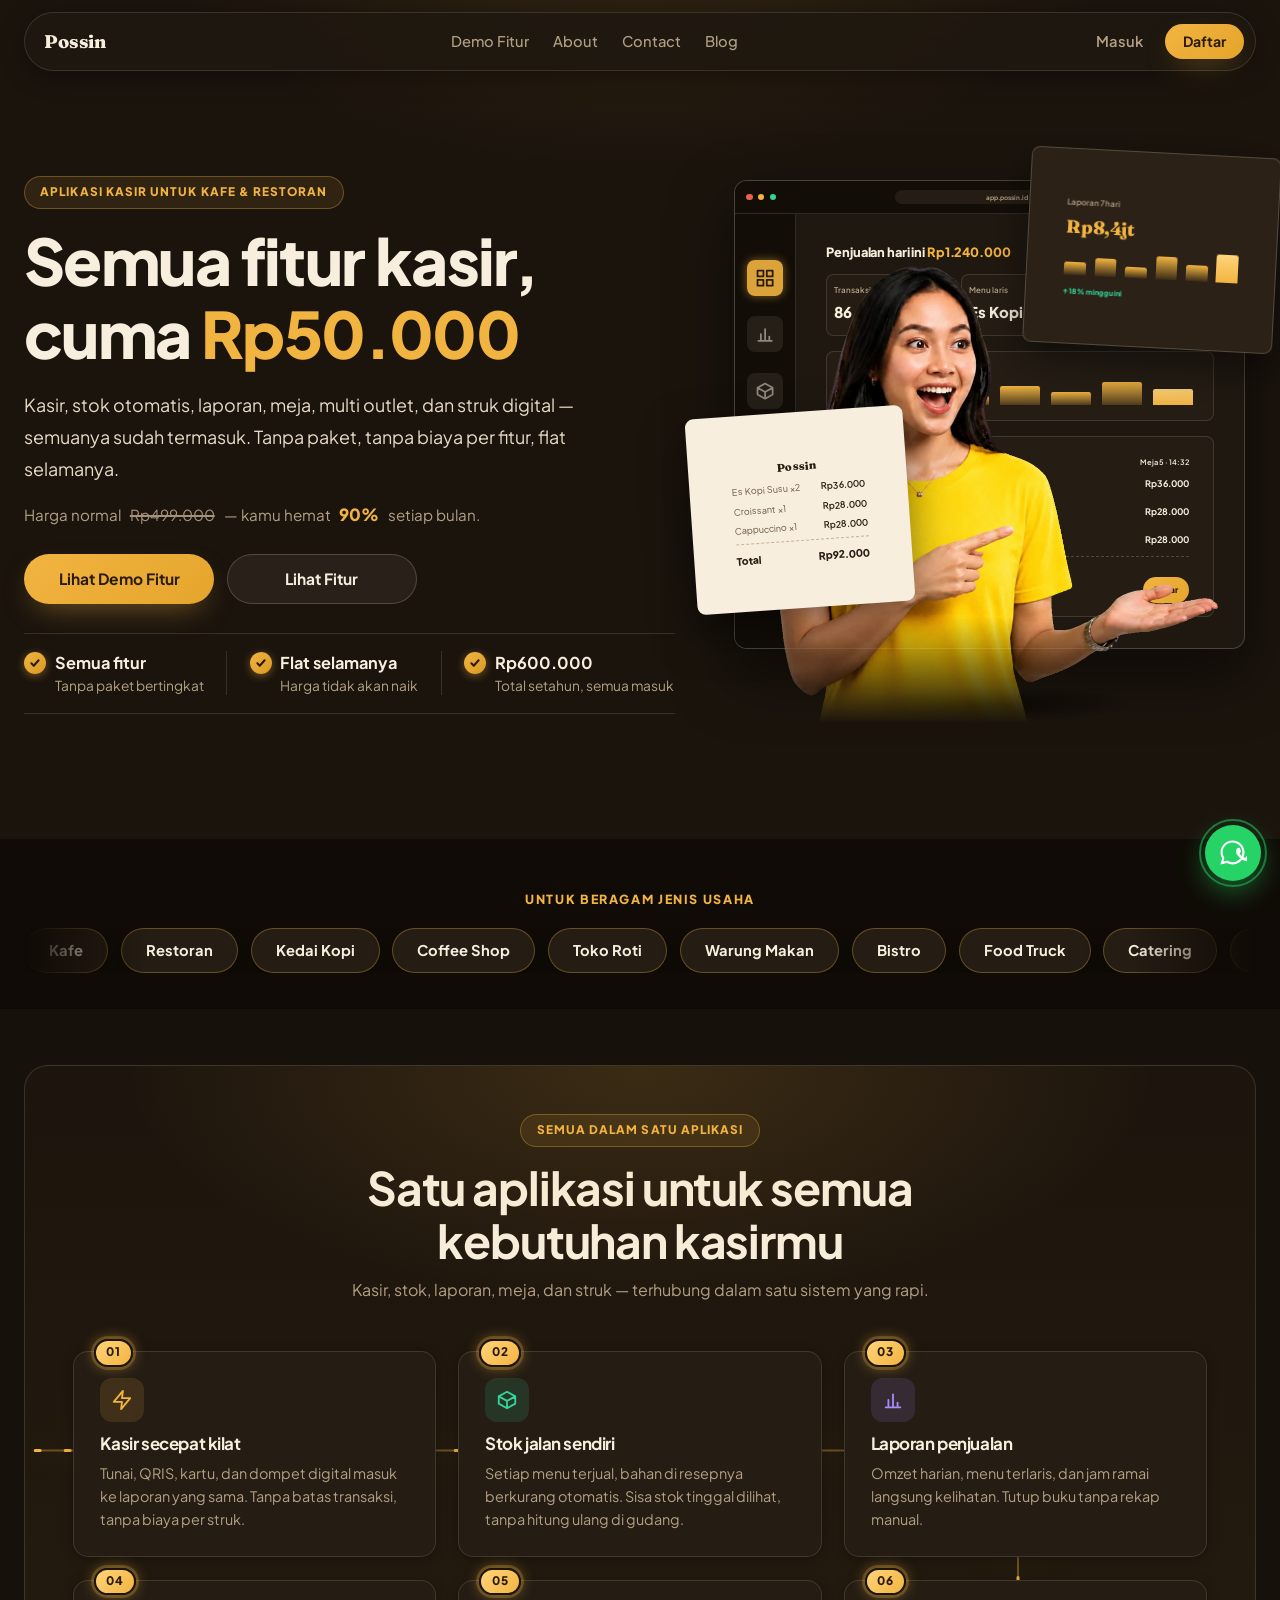
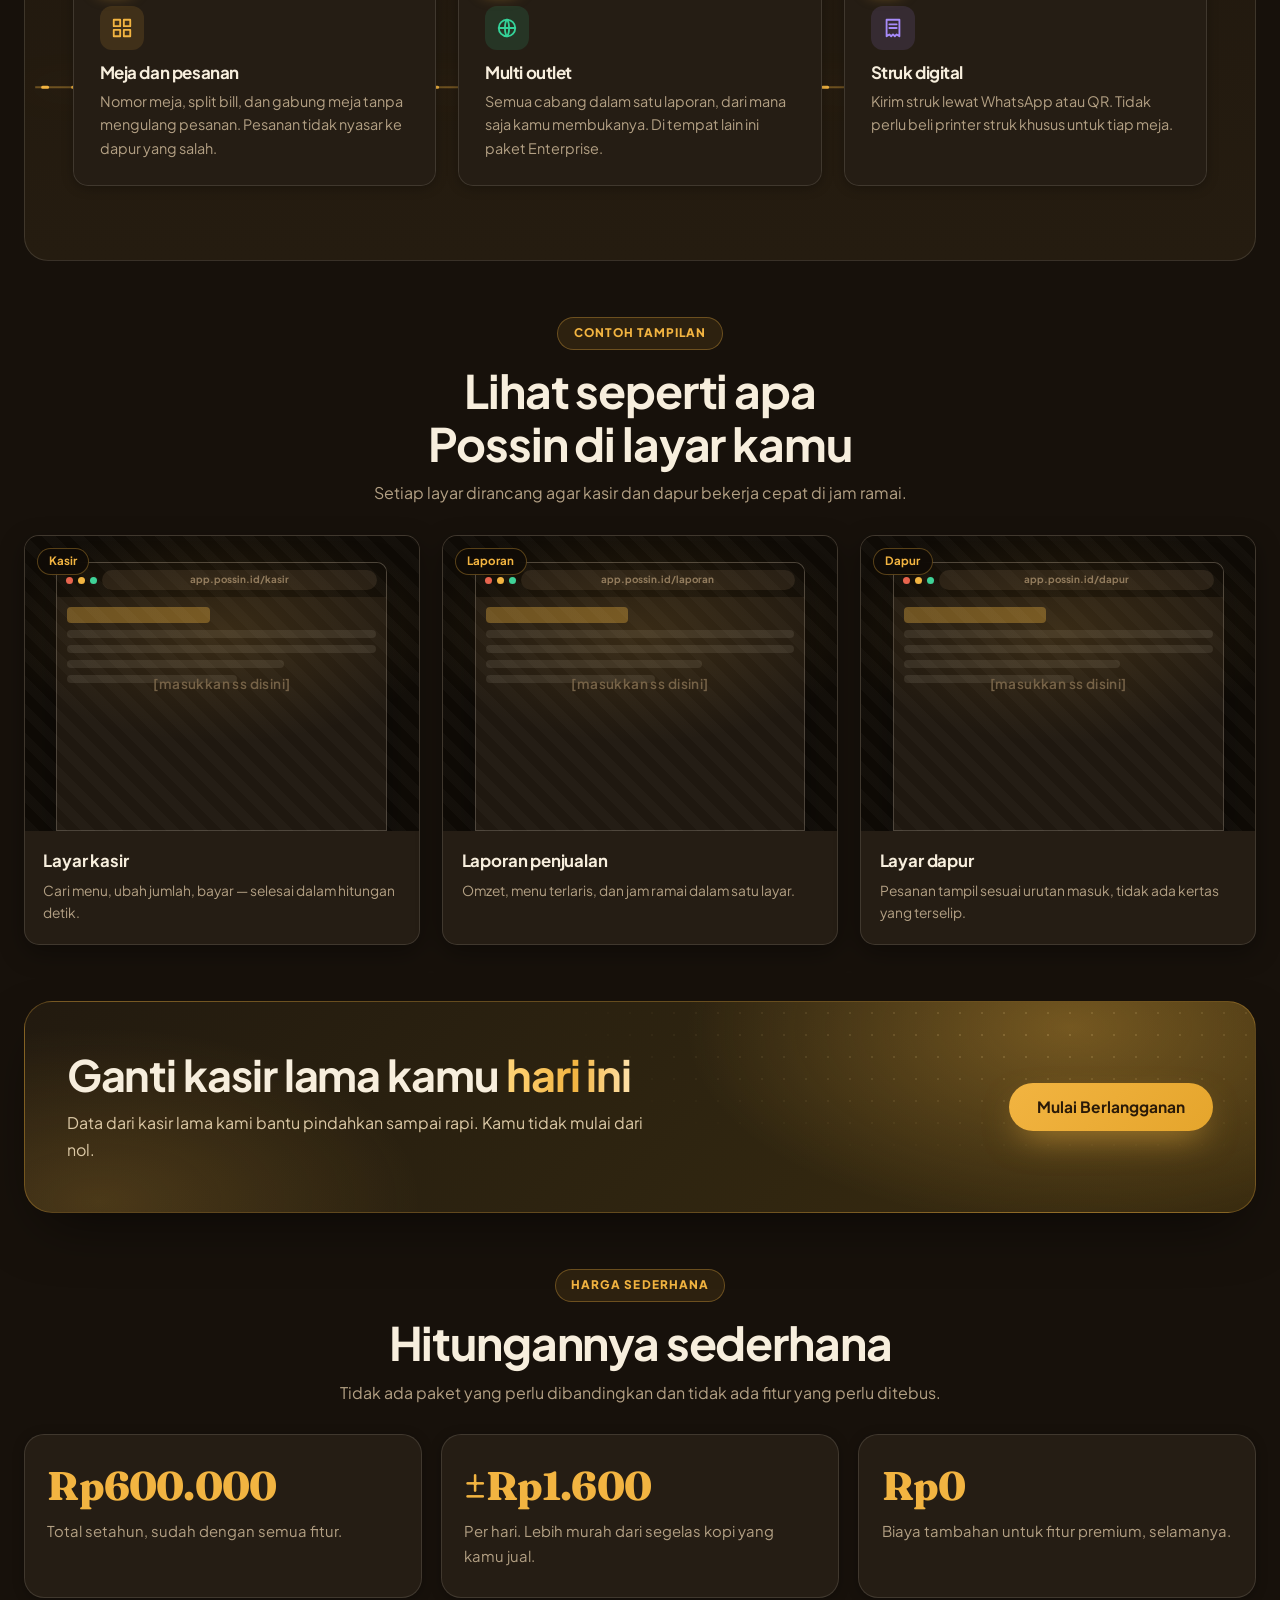
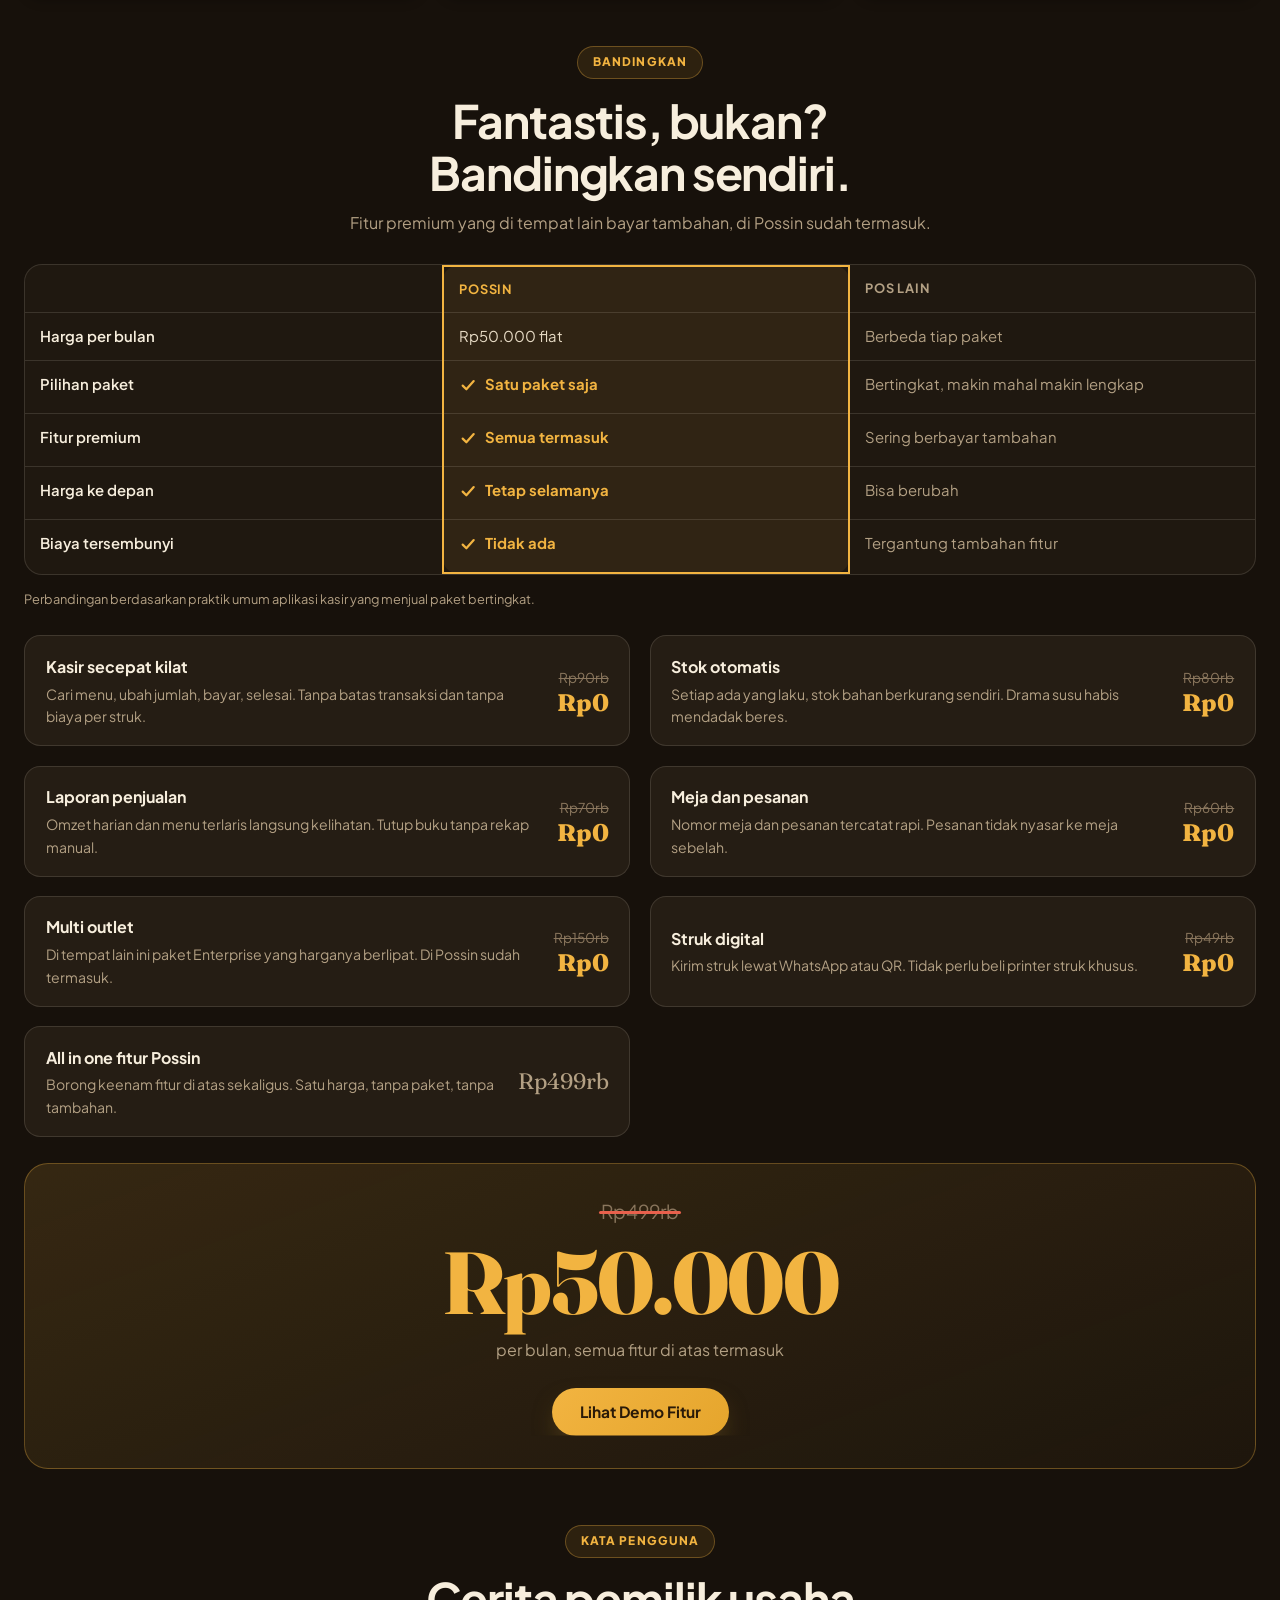
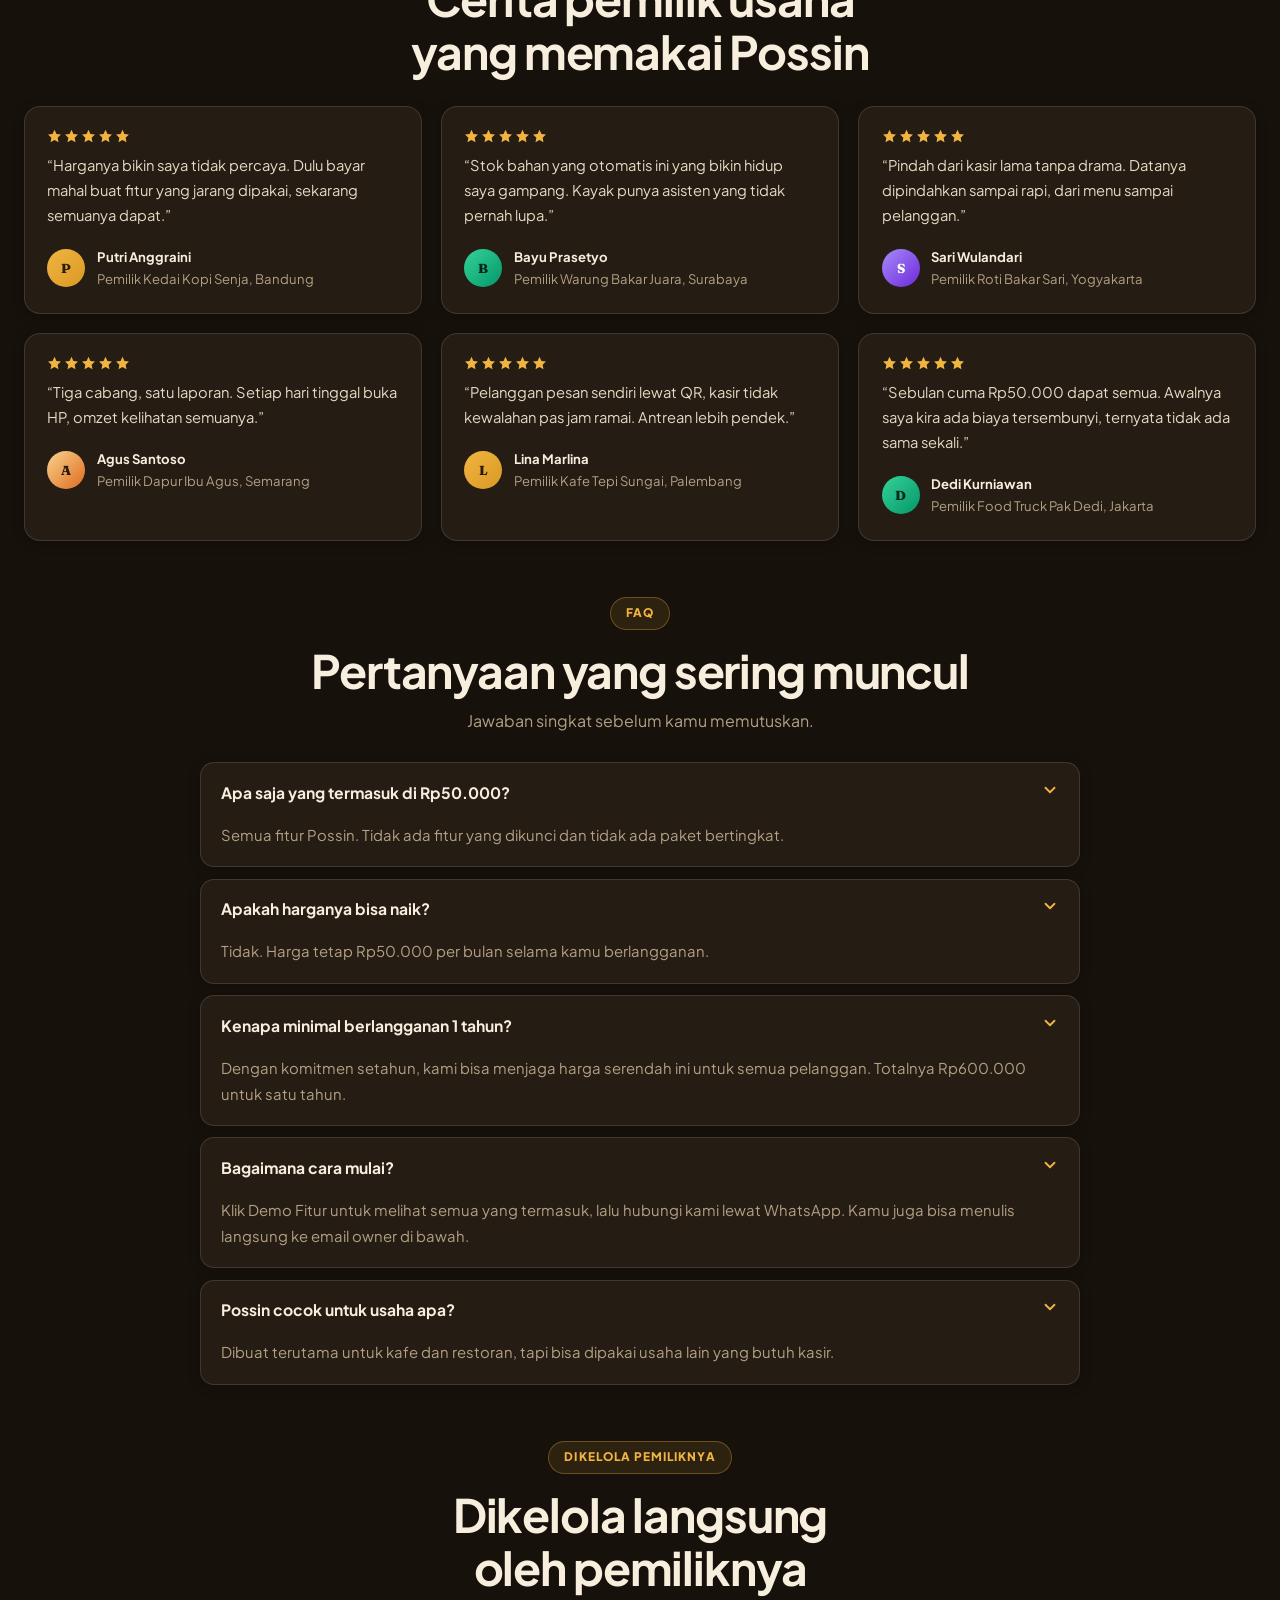
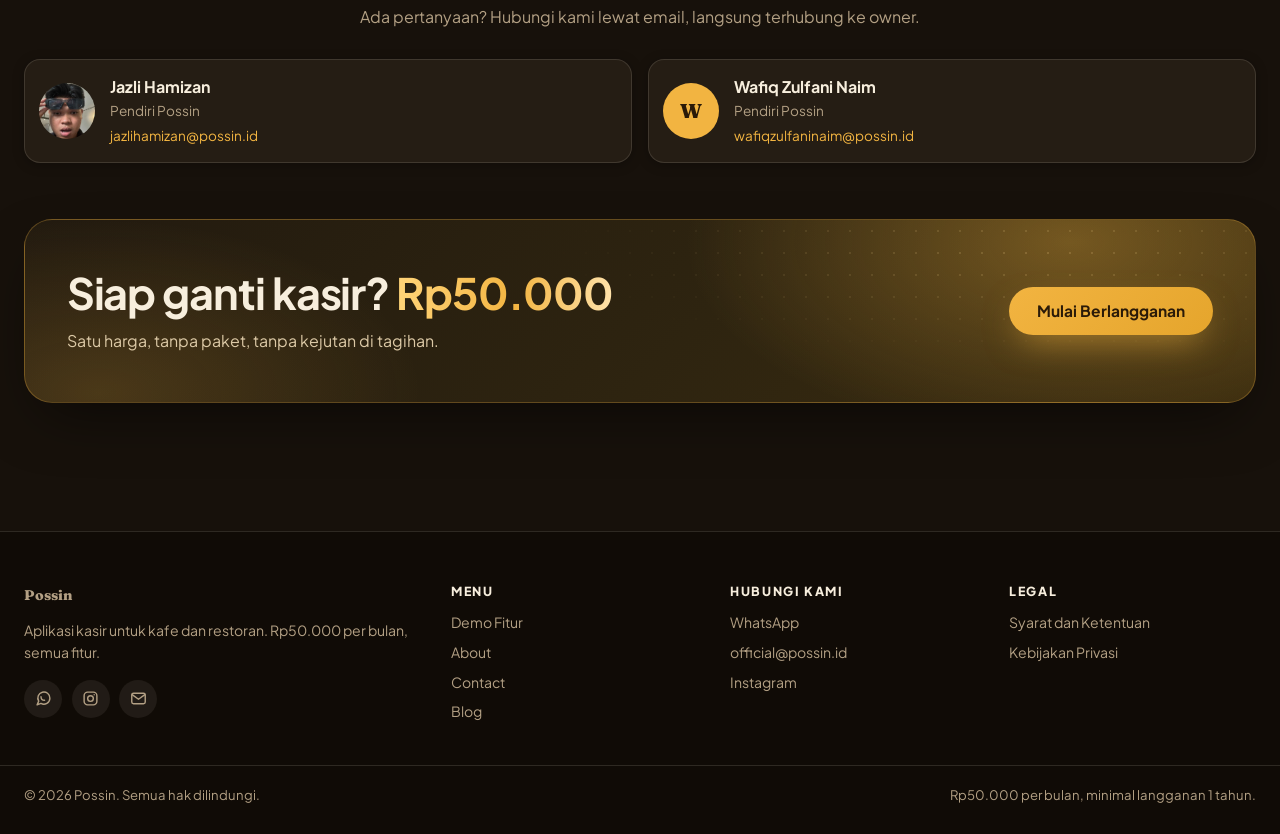
==== commit 8c6f5b49: "Scroll-craft effects + perbaikan - Parallax 5 bidang di hero (mockup, wanita, floor, struk, laporan)" ====
--- a/index.html
+++ b/index.html
@@ -41,7 +41,7 @@
 
 <main class="wrap">
 
-  <section class="hero">
+  <section class="hero" data-bg="#1b140d">
     <div>
       <span class="kicker">Aplikasi kasir untuk kafe &amp; restoran</span>
       <h1>Semua fitur kasir, cuma <span class="hl">Rp50.000</span> sebulan</h1>
@@ -173,7 +173,7 @@
     </div>
   </section>
 
-  <section class="section" id="demo">
+  <section class="section" id="demo" data-bg="#141009">
     <div class="sec-head center">
       <span class="kicker">Contoh tampilan</span>
       <h2>Lihat seperti apa Possin di layar kamu</h2>
@@ -217,7 +217,7 @@
   </section>
 
   <section class="section">
-    <div class="cta-band reveal">
+      <div class="cta-band reveal">
       <div>
         <h2>Ganti kasir lama kamu <span class="hl">hari ini</span></h2>
         <p>Data dari kasir lama kami bantu pindahkan sampai rapi. Kamu tidak mulai dari nol.</p>
@@ -226,7 +226,7 @@
     </div>
   </section>
 
-  <section class="section" aria-labelledby="hitung">
+  <section class="section" aria-labelledby="hitung" data-bg="#1e1510">
     <div class="sec-head center">
       <span class="kicker">Harga sederhana</span>
       <h2 id="hitung">Hitungannya sederhana</h2>
@@ -267,11 +267,13 @@
         <div class="harga-item"><div><b>Struk digital</b><p>Kirim struk lewat WhatsApp atau QR. Tidak perlu beli printer struk khusus.</p></div><div class="harga"><s>Rp49rb</s><span class="rp0">Rp0</span></div></div>
         <div class="harga-item"><div><b>All in one fitur Possin</b><p>Borong keenam fitur di atas sekaligus. Satu harga, tanpa paket, tanpa tambahan.</p></div><div class="harga"><span class="rp-total">Rp499rb</span></div></div>
       </div>
-      <div class="total-harga reveal">
-        <s>Rp499rb</s>
-        <p class="total-price">Rp50.000</p>
-        <p class="total-note">per bulan, semua fitur di atas termasuk</p>
-        <a class="m-btn" href="/demofitur">Lihat Demo Fitur</a>
+      <div class="total-harga reveal-wipe">
+        <div class="wipe-in">
+          <s>Rp499rb</s>
+          <p class="total-price">Rp50.000</p>
+          <p class="total-note">per bulan, semua fitur di atas termasuk</p>
+          <a class="m-btn" href="/demofitur">Lihat Demo Fitur</a>
+        </div>
       </div>
     </div>
   </section>
@@ -345,7 +347,7 @@
     </div>
   </section>
 
-  <section class="section" aria-labelledby="owner">
+  <section class="section" aria-labelledby="owner" data-bg="#16100b">
     <div class="sec-head center">
       <span class="kicker">Dikelola pemiliknya</span>
       <h2 id="owner">Dikelola langsung oleh pemiliknya</h2>
@@ -364,7 +366,7 @@
   </section>
 
   <section class="section">
-    <div class="cta-band reveal">
+      <div class="cta-band reveal">
       <div>
         <h2>Siap ganti kasir? <span class="hl">Rp50.000</span> per bulan, semua fitur.</h2>
         <p>Satu harga, tanpa paket, tanpa kejutan di tagihan.</p>
--- a/style.css
+++ b/style.css
@@ -238,6 +238,8 @@
 .hero-stage{
   position:relative;width:100%;max-width:600px;margin-inline:auto;
   aspect-ratio:1/1.06;container-type:inline-size;
+  transform:perspective(1200px) rotateX(var(--tx,0deg)) rotateY(var(--ty,0deg));
+  transition:transform .35s ease;
 }
 /* browser aplikasi kasir */
 .hs-app{
@@ -245,6 +247,7 @@
   background:var(--bg2);border:1px solid var(--line2);border-radius:2.4cqw;
   box-shadow:0 26px 60px rgba(0,0,0,.5);overflow:hidden;
   display:flex;flex-direction:column;
+  transform:translate3d(0,var(--py,0),0);
 }
 /* bar browser: titik + address pill */
 .hs-bar{
@@ -313,7 +316,7 @@
 }
 /* wanita ilustrasi: berdiri di bawah-tengah, kaki memudar = efek melayang */
 .hs-woman{
-  position:absolute;bottom:0;left:50%;transform:translateX(-50%);
+  position:absolute;bottom:0;left:50%;transform:translateX(-50%) translateY(var(--py,0));
   height:82%;width:auto;z-index:2;pointer-events:none;
   -webkit-mask-image:linear-gradient(to bottom,#000 76%,transparent 99%);
   mask-image:linear-gradient(to bottom,#000 76%,transparent 99%);
@@ -322,14 +325,14 @@
 .hs-floor{
   position:absolute;left:24%;right:24%;bottom:1%;height:36px;z-index:1;
   background:radial-gradient(ellipse at center,rgba(0,0,0,.6) 0%,transparent 70%);
-  pointer-events:none;
+  pointer-events:none;transform:translateY(var(--py,0));
 }
 /* kartu struk melayang (kiri) */
 .hs-receipt{
   position:absolute;left:-6%;top:44%;width:41%;z-index:3;
   background:var(--cream);color:#2b1d14;border-radius:1.6cqw;
   box-shadow:0 18px 44px rgba(0,0,0,.5);
-  padding:9% 8% 8%;transform:rotate(-4deg);
+  padding:9% 8% 8%;transform:rotate(var(--hs-r,-4deg)) translateY(var(--py,0px));
   animation:hsFloat 6s ease-in-out infinite;--hs-d:-8px;
 }
 .hs-receipt h5{font-family:var(--serif);font-size:2.1cqw;font-weight:800;text-align:center;margin:0 0 6%;letter-spacing:.02em;color:#2b1d14}
@@ -342,7 +345,7 @@
   position:absolute;right:-4%;top:-2%;width:47%;z-index:3;
   background:var(--surface2);border:1px solid var(--line2);border-radius:1.6cqw;
   box-shadow:0 18px 44px rgba(0,0,0,.5);
-  padding:7% 7% 8%;transform:rotate(3deg);
+  padding:7% 7% 8%;transform:rotate(var(--hs-r,3deg)) translateY(var(--py,0px));
   animation:hsFloat 6.5s ease-in-out .8s infinite;--hs-d:-10px;
 }
 .hs-sales span{font-size:1.5cqw;color:var(--muted);font-weight:600}
@@ -353,7 +356,7 @@
 .hs-bars i:nth-child(3){height:38%}.hs-bars i:nth-child(4){height:80%}
 .hs-bars i:nth-child(5){height:55%}.hs-bars i:nth-child(6){height:96%;background:linear-gradient(180deg,#ffd479,#f2b441)}
 .hs-sales .up{display:inline-flex;align-items:center;gap:.3em;font-size:1.35cqw;font-weight:800;color:var(--ok);margin-top:5%}
-@keyframes hsFloat{0%,100%{transform:rotate(var(--hs-r,0deg)) translateY(0)}50%{transform:rotate(var(--hs-r,0deg)) translateY(var(--hs-d,-8px))}}
+@keyframes hsFloat{0%,100%{transform:rotate(var(--hs-r,0deg)) translateY(var(--py,0px))}50%{transform:rotate(var(--hs-r,0deg)) translateY(calc(var(--hs-d,-8px) + var(--py,0px)))}}
 .hs-receipt{--hs-r:-4deg}.hs-sales{--hs-r:3deg}
 @media (max-width:767px){
   .hero-stage{max-width:440px}
@@ -595,6 +598,7 @@
 td.us,th.us{background:rgba(242,180,65,.08);border-left:2px solid var(--amber);border-right:2px solid var(--amber);width:33%}
 thead th.us{border-top:2px solid var(--amber);border-radius:14px 14px 0 0}
 thead th.us:first-child{border-left:2px solid var(--amber)}
+tbody tr:last-child td.us{border-bottom:2px solid var(--amber);border-radius:0 0 14px 14px}
 td.them{color:var(--muted);width:33%}
 .ok{display:inline-flex;align-items:center;gap:.45rem;color:var(--amber);font-weight:700}
 .ok svg{flex:none;width:1.15rem;height:1.15rem;stroke:currentColor;fill:none;stroke-width:2.4;stroke-linecap:round;stroke-linejoin:round}
@@ -923,3 +927,43 @@
 label.fl{display:block;font-size:.82rem;font-weight:700;color:var(--cream);margin-bottom:.4rem}
 .form-grid{display:grid;gap:1rem}
 .form-note{font-size:.82rem;color:var(--muted);margin:.8rem 0 0}
+
+/* ============================================================
+   SCROLL-CRAFT EFFECTS — transform/opacity/clip-path saja
+   ============================================================ */
+/* ---- ground shift: lapisan warna dasar yang bergerak hangat ---- */
+.bg-shift{
+  position:fixed;inset:0;z-index:-1;pointer-events:none;
+  background:radial-gradient(720px 340px at 50% -6%,rgba(242,180,65,.10),transparent 65%),var(--bgcur,#17110b);
+  transition:background-color 1.2s ease;
+}
+@media (prefers-reduced-motion:reduce){.bg-shift{transition:none}}
+
+/* ---- kinetik: kata demi kata ---- */
+html.kw-js .kw{display:inline-block;opacity:0;transform:translateY(.35em);line-height:inherit;
+  transition:opacity .5s ease,transform .6s cubic-bezier(.22,1,.36,1);
+  transition-delay:calc(var(--i,0)*45ms)}
+html.kw-js .kw-in .kw{opacity:1;transform:none}
+@media (prefers-reduced-motion:reduce){html.kw-js .kw{opacity:1;transform:none;transition:none}}
+
+/* ---- reveal wipe: clip-path di wrapper anak (target tetap ramah IO) ---- */
+html.rv-js .reveal-wipe{opacity:0;transform:translateY(22px);
+  transition:opacity .6s ease,transform .7s cubic-bezier(.22,1,.36,1)}
+html.rv-js .reveal-wipe.in{opacity:1;transform:none}
+html.rv-js .wipe-in{clip-path:inset(0 0 100% 0);
+  transition:clip-path .9s cubic-bezier(.22,1,.36,1) .15s}
+html.rv-js .reveal-wipe.in .wipe-in{clip-path:inset(0 0 0 0)}
+@media (prefers-reduced-motion:reduce){
+  html.rv-js .reveal-wipe{opacity:1;transform:none;transition:none}
+  html.rv-js .wipe-in{clip-path:none;transition:none}
+}
+
+/* ---- signature move: garis coret tergambar sendiri ---- */
+.total-harga s{position:relative;color:#8a765d;font-size:1.2rem;text-decoration:none}
+.total-harga s::after{
+  content:"";position:absolute;left:-3%;right:-3%;top:52%;height:3px;border-radius:2px;
+  background:#e8604c;transform:scaleX(0);transform-origin:left center;
+  transition:transform .8s .4s cubic-bezier(.3,.7,.2,1);
+}
+.total-harga.in s::after{transform:scaleX(1)}
+@media (prefers-reduced-motion:reduce){.total-harga.in s::after{transition:none}}
